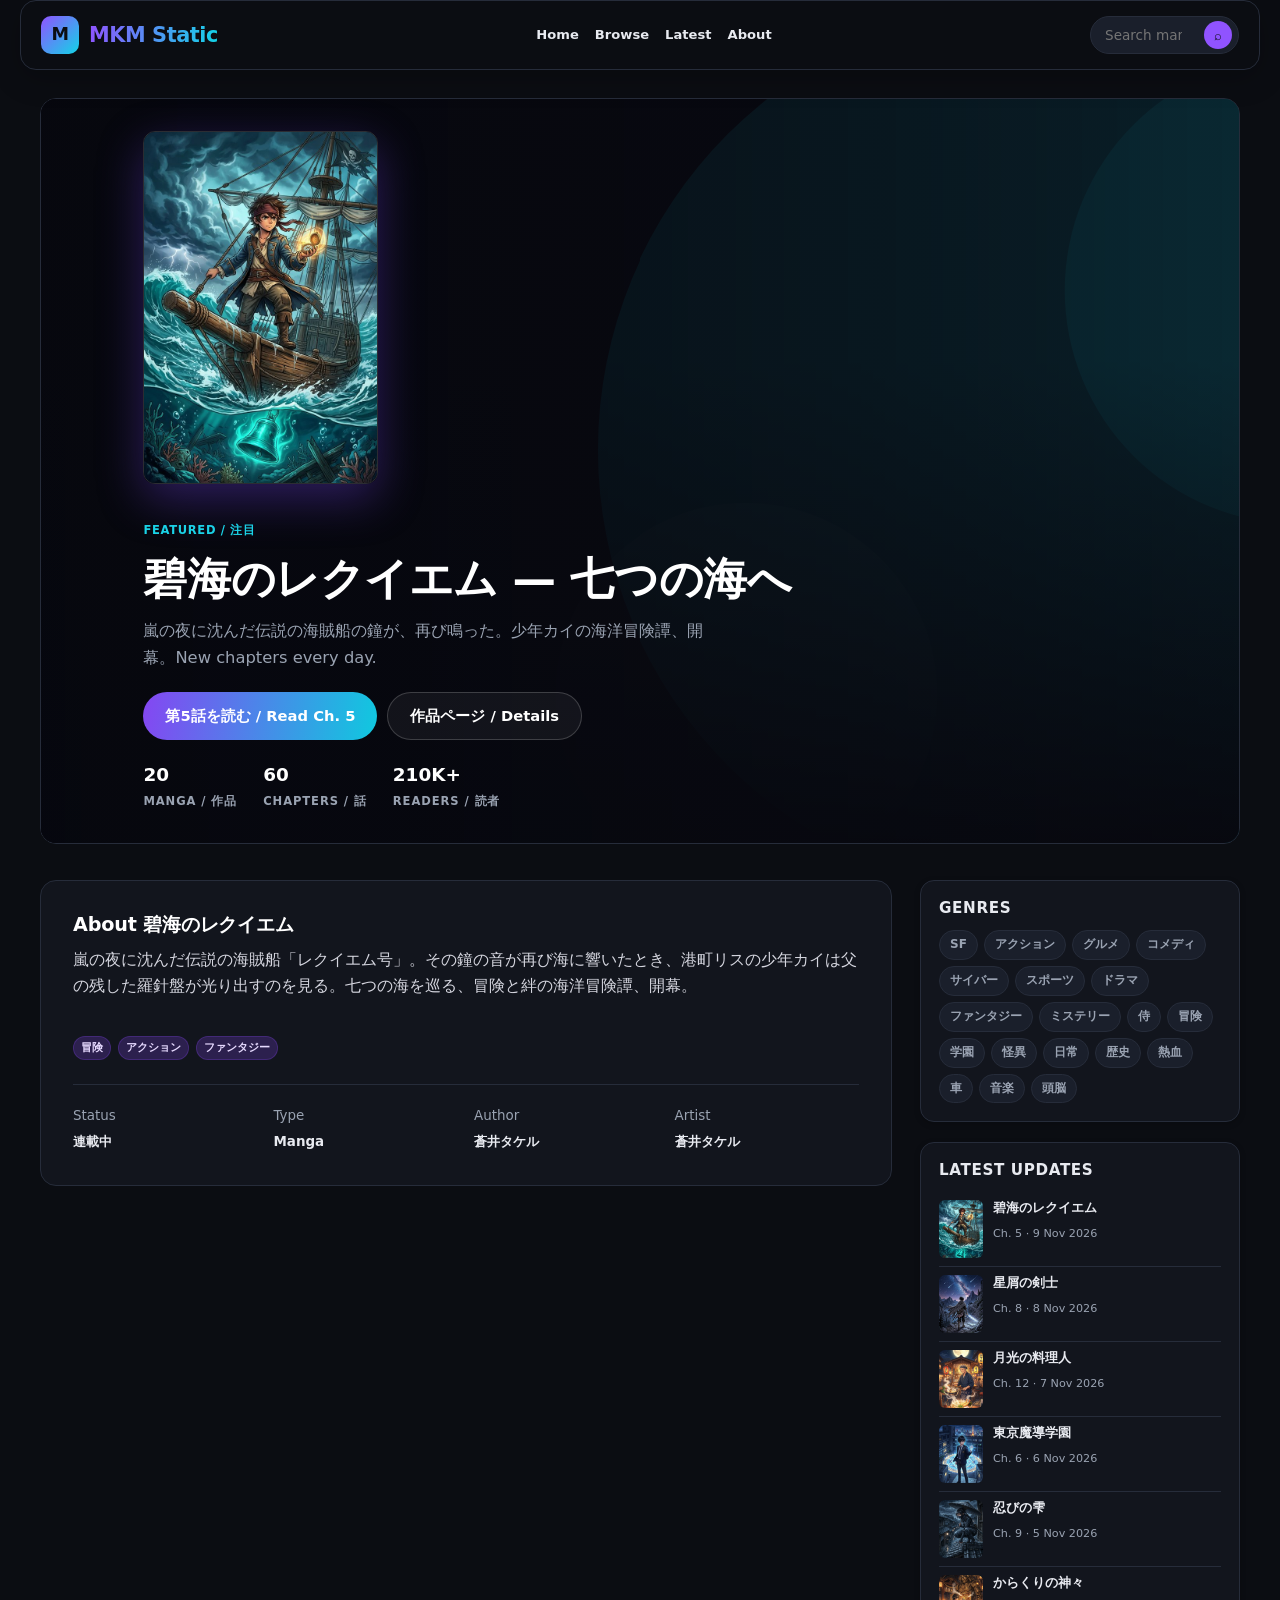
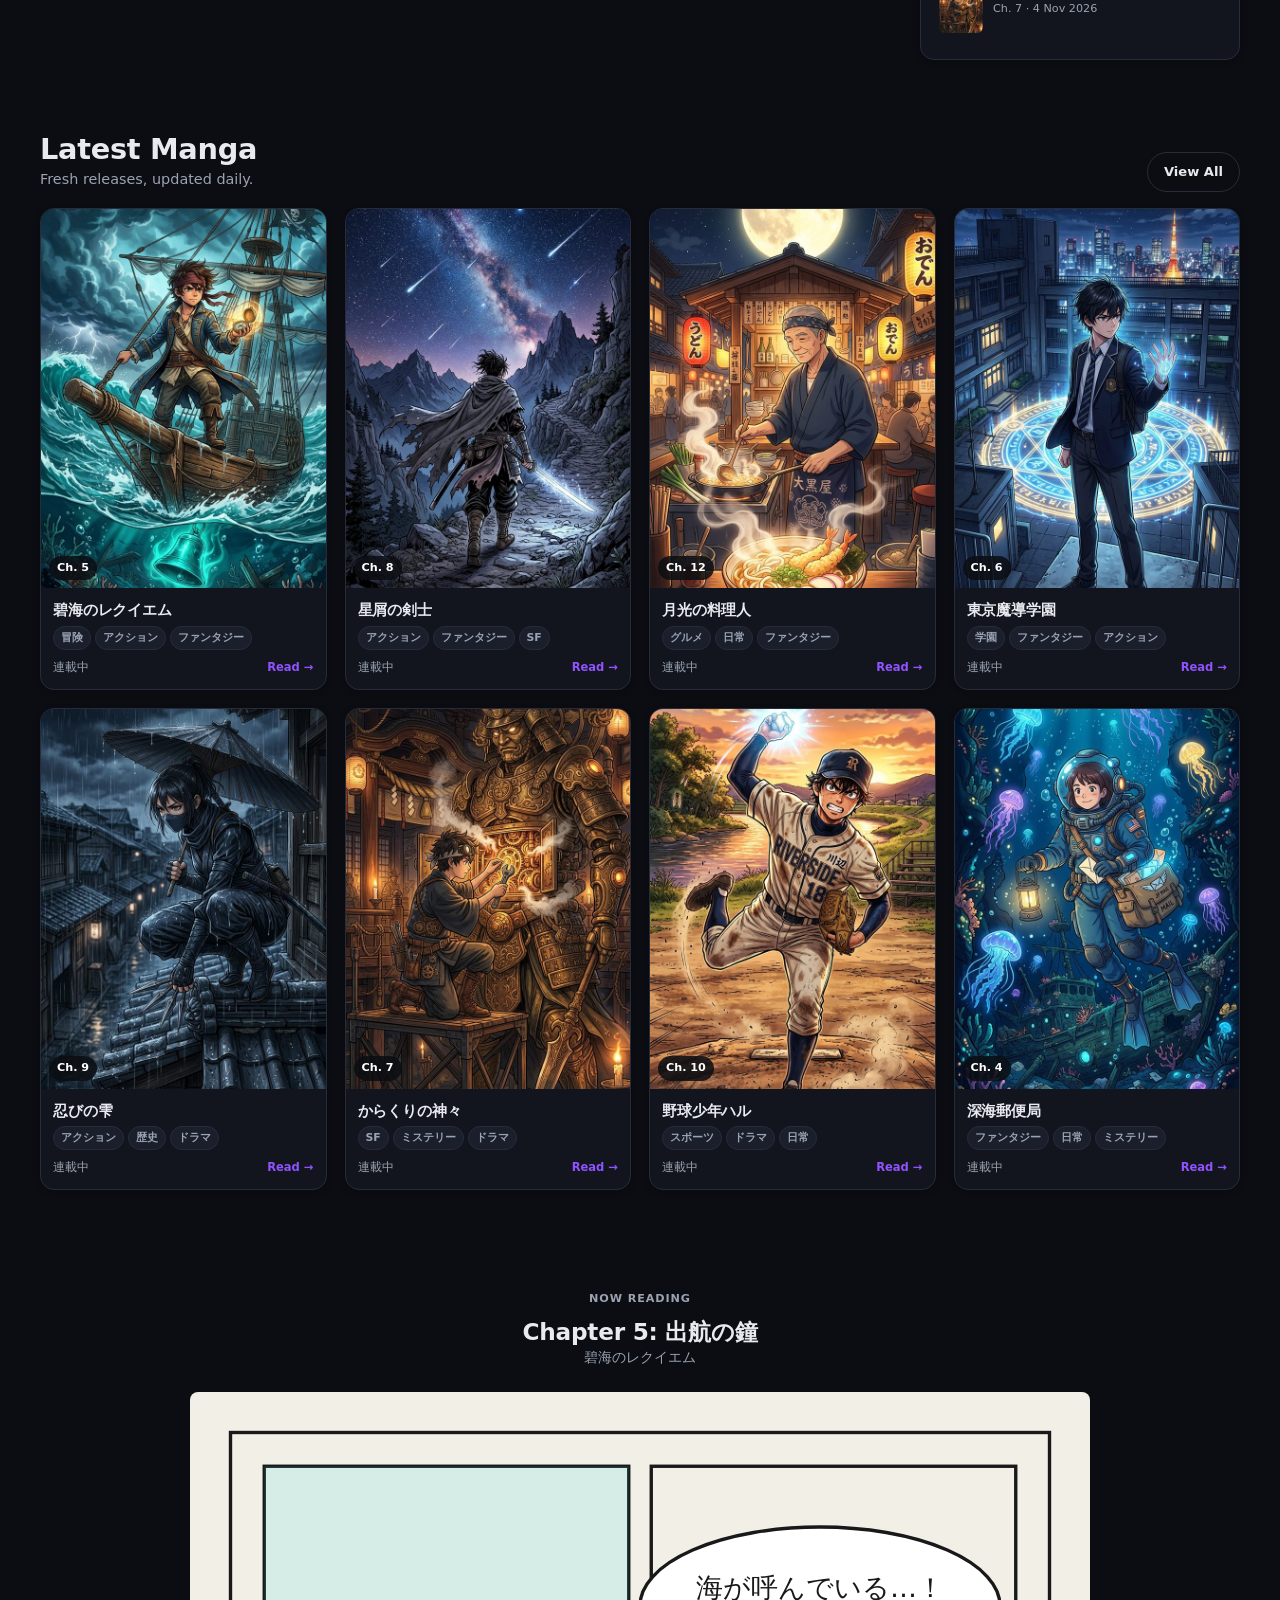
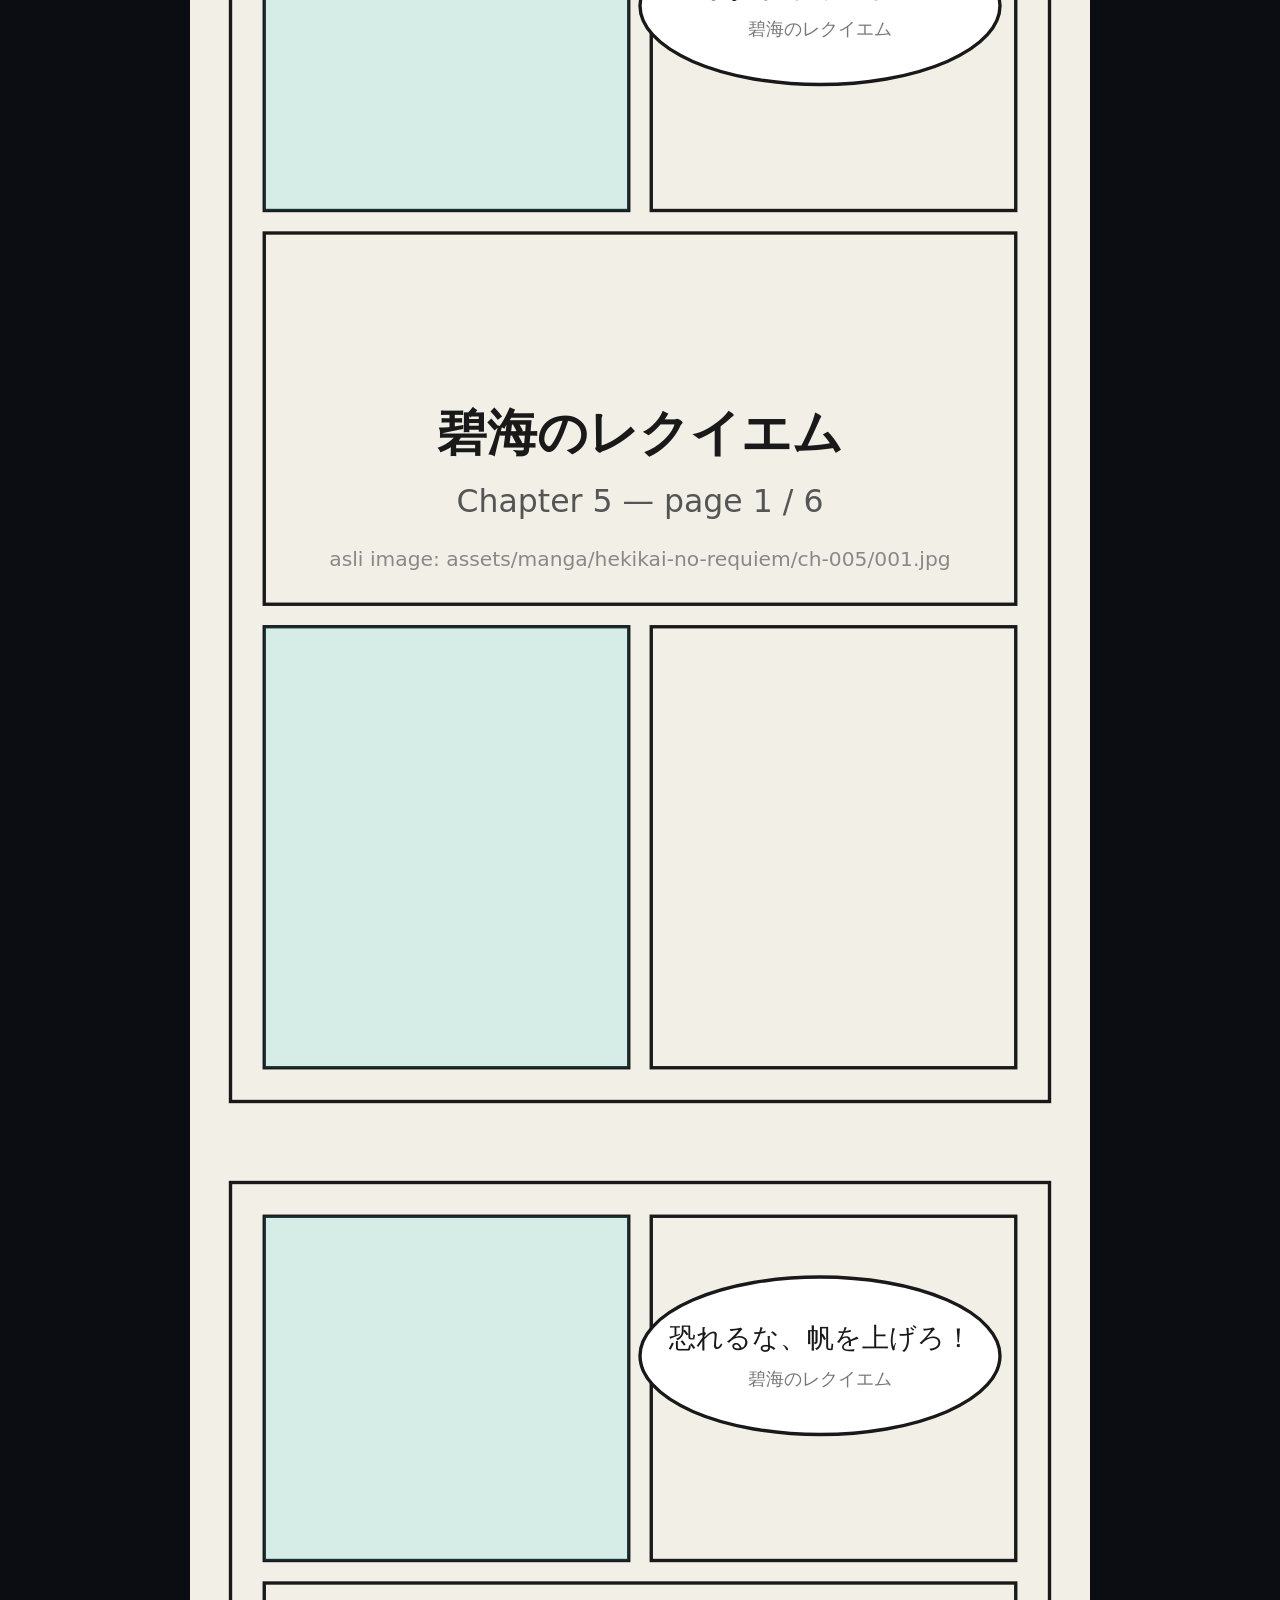
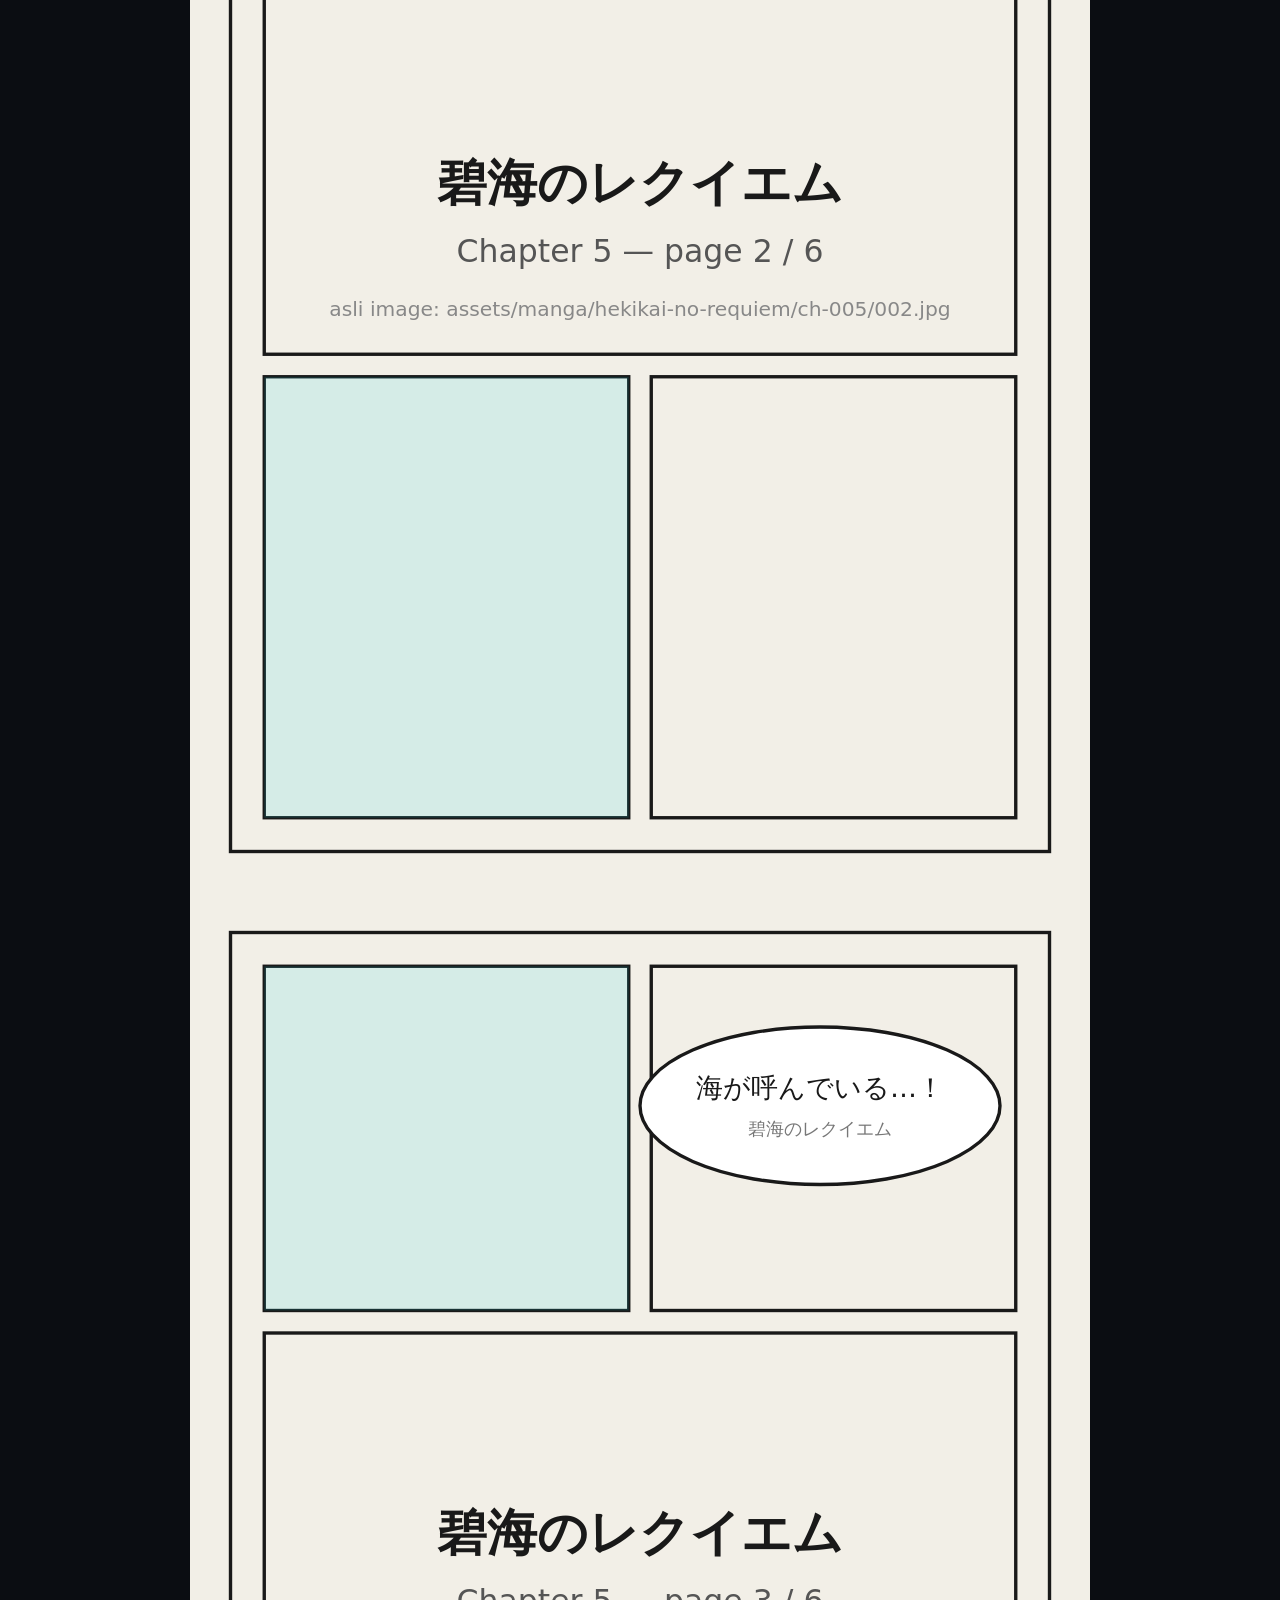
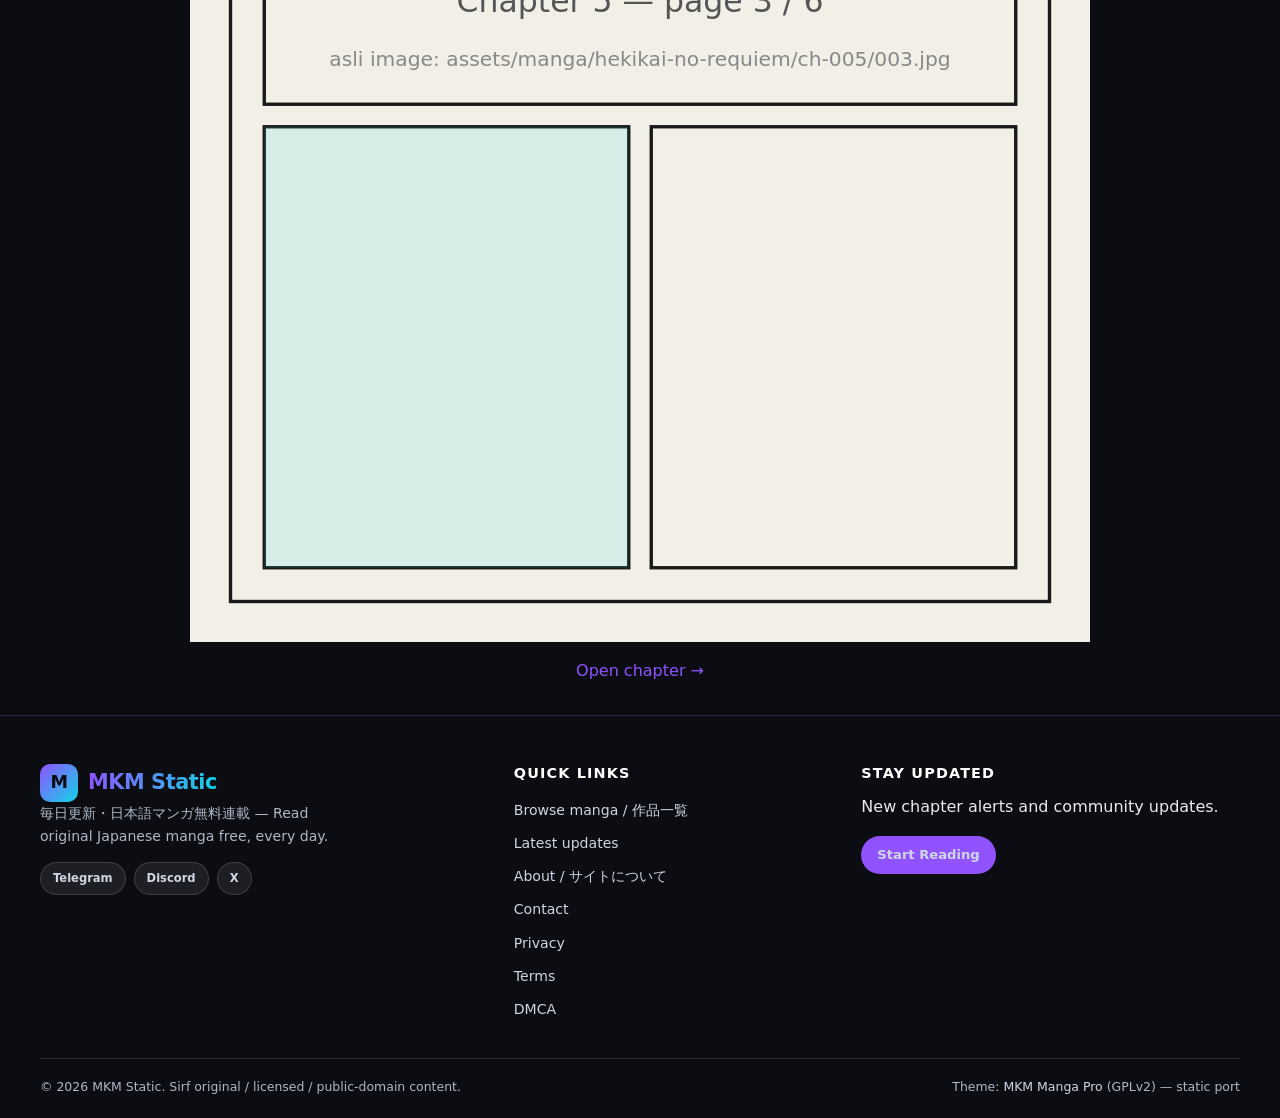
==== index.html @ 31c31377 "Add files via upload" ====
<!DOCTYPE html>
<html lang="en">
<head>
<meta charset="UTF-8">
<meta name="viewport" content="width=device-width, initial-scale=1">
<title>OnePieceManga — 日本語マンガ無料連載 | Read Free Japanese Manga Online</title>
<meta name="description" content="OnePieceManga (onepiecemanga.mkm.fan): read 20+ original Japanese manga series free online — new chapters every day. オリジナル日本語マンガを毎日更新・全話無料。">
<meta name="keywords" content="onepiecemanga, onepiecemanga.mkm.fan, manga online, read manga free, 漫画 無料, 日本語マンガ, マンガ 無料連載, original japanese manga">
<meta property="og:site_name" content="OnePieceManga">
<meta property="og:type" content="website">
<meta property="og:url" content="https://onepiecemanga.mkm.fan/">
<meta property="og:locale" content="ja_JP">
<meta name="twitter:card" content="summary_large_image">
<link rel="canonical" href="https://onepiecemanga.mkm.fan/">
<link rel="alternate" hreflang="ja" href="https://onepiecemanga.mkm.fan/">
<link rel="alternate" hreflang="x-default" href="https://onepiecemanga.mkm.fan/">
<link rel="stylesheet" href="assets/css/mkm.css">
<link rel="stylesheet" href="assets/css/site.css">
<link rel="icon" href="data:image/svg+xml,<svg xmlns='http://www.w3.org/2000/svg' viewBox='0 0 32 32'><rect width='32' height='32' rx='9' fill='%239053ff'/><text x='16' y='22' font-size='16' text-anchor='middle' fill='%23fff' font-family='system-ui' font-weight='800'>M</text></svg>">
</head>
<body data-page="home" id="mkm-top">
<a class="mkm-skip-link" href="#content">Skip to content</a>

<header class="mkm-header is-sticky">
  <div class="mkm-container mkm-header-inner">
    <div class="mkm-brand">
      <a class="mkm-logo" href="index.html" aria-label="Home">
        <span class="mkm-logo-mark">M</span>
        <span class="mkm-logo-text">MKM Static</span>
      </a>
    </div>
    <nav class="mkm-nav" aria-label="Primary menu">
      <ul class="mkm-menu">
        <li><a href="index.html">Home</a></li>
        <li><a href="search.html">Browse</a></li>
        <li><a href="index.html#latest">Latest</a></li>
        <li><a href="index.html#feature">About</a></li>
      </ul>
    </nav>
    <div class="mkm-header-actions">
      <form class="mkm-search" role="search" action="search.html" method="get">
        <input type="search" name="s" placeholder="Search manga…" aria-label="Search manga">
        <button type="submit" aria-label="Search">⌕</button>
      </form>
      <button type="button" class="mkm-menu-toggle" aria-expanded="false" aria-controls="mkm-mobile-menu">
        <span class="mkm-menu-toggle-icon" aria-hidden="true"></span><span class="mkm-menu-toggle-label">Menu</span>
      </button>
    </div>
  </div>
  <div class="mkm-mobile-menu" id="mkm-mobile-menu"><div class="mkm-container">
    <ul class="mkm-mobile-nav">
      <li><a href="index.html">Home</a></li>
      <li><a href="search.html">Browse</a></li>
      <li><a href="index.html#latest">Latest</a></li>
      <li><a href="index.html#feature">About</a></li>
    </ul>
    <form class="mkm-search" role="search" action="search.html" method="get">
      <input type="search" name="s" placeholder="Search manga…" aria-label="Search manga">
      <button type="submit" aria-label="Search">⌕</button>
    </form>
  </div></div>
</header>
<div data-ad="header"></div>

<main id="content" class="mkm-main">
  <div class="mkm-hero-slider" id="hero-slider" aria-label="Featured highlights"></div>
  <div data-ad="home"></div>

  <div id="feature"></div>

  <div class="mkm-container">
    <div class="mkm-layout mkm-latest-full">
      <div>
        <div class="mkm-section mkm-listing-section" id="latest">
          <div class="mkm-section-head">
            <div><h2 class="mkm-title">Latest Manga</h2><p class="mkm-subtitle">Fresh releases, updated daily.</p></div>
            <a class="mkm-btn mkm-btn-sm mkm-btn-ghost" href="search.html">View All</a>
          </div>
          <div class="mkm-grid" id="latest-grid"></div>
        </div>
      </div>
    </div>
  </div>

  <div id="home-reader"></div>
</main>
<div data-ad="footer"></div>

<footer class="mkm-footer">
  <div class="mkm-container">
    <div class="mkm-footer-grid has-single-menu">
      <div class="mkm-footer-brand">
        <a class="mkm-footer-logo" href="index.html"><span class="mkm-logo-mark">M</span><span class="mkm-logo-text">MKM Static</span></a>
        <p class="mkm-footer-about"></p>
        <div class="mkm-social"></div>
      </div>
      <div class="mkm-footer-col"><h3>Quick Links</h3>
        <ul class="mkm-footer-menu">
          <li><a href="search.html">Browse manga / 作品一覧</a></li>
          <li><a href="index.html#latest">Latest updates</a></li>
          <li><a href="about.html">About / サイトについて</a></li>
          <li><a href="contact.html">Contact</a></li>
          <li><a href="privacy.html">Privacy</a></li>
          <li><a href="terms.html">Terms</a></li>
          <li><a href="dmca.html">DMCA</a></li>
        </ul>
      </div>
      <div class="mkm-footer-col"><h3>Stay Updated</h3>
        <p>New chapter alerts and community updates.</p>
        <a class="mkm-btn mkm-btn-sm" href="#latest">Start Reading</a>
      </div>
    </div>
    <div class="mkm-footer-bottom">
      <p>© <span data-year></span> MKM Static. Sirf original / licensed / public-domain content.</p>
      <p>Theme: <a href="https://mkm.fan/">MKM Manga Pro</a> (GPLv2) — static port</p>
    </div>
  </div>
</footer>
<button type="button" class="mkm-back-to-top" aria-label="Back to top">↑</button>

<script src="assets/js/app.js"></script>
<script src="assets/js/mkm-theme-main.js"></script>
</body>
</html>
---- assets/css/mkm.css ----
/*
Theme Name: MKM Manga Pro
Theme URI: https://mkm.fan/
Author: Kashi Ahmer
Description: A fast, responsive one-page manga reading theme with a built-in admin panel, header, footer, logo, favicon, SEO and ad slots.
Version: 2.4.6
Requires at least: 6.0
Tested up to: 6.7
Requires PHP: 7.4
License: GNU General Public License v2 or later
License URI: https://www.gnu.org/licenses/gpl-2.0.html
Text Domain: mkm-manga-pro
Tags: custom-menu, custom-logo, featured-images, translation-ready
Site: MKM.FAN
Copyright (c) 2026 Kashi Ahmer. Licensed under the GNU General Public License v2 or later.
*/

:root{--mkm-accent:#ff7a1a;--mkm-accent-2:#ffb347;--mkm-bg:#0b0d12;--mkm-surface:#12151d;--mkm-surface-2:#1a1f2b;--mkm-border:#262c3a;--mkm-text:#e8eaf0;--mkm-muted:#9aa3b2;--mkm-header:#0b0d12;--mkm-footer:#0b0d12;--mkm-radius:14px;--mkm-container:1240px;--mkm-font:system-ui,-apple-system,"Segoe UI",Roboto,Arial,sans-serif}
*,*::before,*::after{box-sizing:border-box}
html{scroll-behavior:smooth}
body{margin:0;background:var(--mkm-bg);color:var(--mkm-text);font-family:var(--mkm-font);font-size:16px;line-height:1.65;-webkit-font-smoothing:antialiased}
img{max-width:100%;height:auto;display:block}
a{color:var(--mkm-accent);text-decoration:none;transition:color .2s}
a:hover{color:var(--mkm-accent-2)}
h1,h2,h3,h4{margin:0 0 .5em;line-height:1.25;font-weight:800;letter-spacing:-.01em}
p{margin:0 0 1em}
ul,ol{margin:0 0 1em;padding-left:1.2em}
.mkm-container{width:100%;max-width:var(--mkm-container);margin:0 auto;padding:0 20px}
.mkm-skip-link{position:absolute;left:-9999px;top:0;z-index:999;background:var(--mkm-accent);color:#0b0d12;padding:10px 16px;font-weight:700}
.mkm-skip-link:focus{left:0}
.mkm-btn{display:inline-flex;align-items:center;justify-content:center;gap:8px;padding:11px 22px;border-radius:999px;background:var(--mkm-accent);color:#0b0d12;font-weight:800;font-size:.92rem;border:0;cursor:pointer;transition:transform .2s,background .2s}
.mkm-btn:hover{background:var(--mkm-accent-2);color:#0b0d12;transform:translateY(-1px)}
.mkm-btn-ghost{background:transparent;color:var(--mkm-text);border:1px solid var(--mkm-border)}
.mkm-btn-ghost:hover{background:var(--mkm-surface-2);color:var(--mkm-text)}
.mkm-btn-sm{padding:8px 16px;font-size:.82rem}
.mkm-header{background:var(--mkm-header);border-bottom:1px solid var(--mkm-border)}
.mkm-header.is-sticky{position:sticky;top:0;z-index:50}
.mkm-topbar{background:var(--mkm-surface);border-bottom:1px solid var(--mkm-border);font-size:.78rem;color:var(--mkm-muted)}
.mkm-topbar-inner{display:flex;justify-content:space-between;align-items:center;min-height:34px;gap:12px}
.mkm-header-inner{display:flex;align-items:center;justify-content:space-between;gap:20px;min-height:72px}
.mkm-brand{display:flex;align-items:center;min-width:0}
.mkm-logo,.mkm-footer-logo{display:inline-flex;align-items:center;gap:10px;color:var(--mkm-text);font-weight:900;font-size:1.3rem;letter-spacing:-.02em}
.mkm-logo:hover,.mkm-footer-logo:hover{color:var(--mkm-text)}
.mkm-logo img,.mkm-footer-logo img{max-height:48px;width:auto}
.mkm-logo-mark{display:grid;place-items:center;width:38px;height:38px;border-radius:10px;background:linear-gradient(135deg,var(--mkm-accent),var(--mkm-accent-2));color:#0b0d12;font-size:1.1rem;font-weight:900}
.mkm-logo-text{white-space:nowrap;overflow:hidden;text-overflow:ellipsis;max-width:240px}
.mkm-custom-logo img{max-height:48px;width:auto}
.mkm-nav{display:flex;align-items:center}
.mkm-menu{display:flex;align-items:center;gap:2px;list-style:none;margin:0;padding:0}
.mkm-menu li{position:relative}
.mkm-menu a{display:block;padding:9px 12px;color:var(--mkm-muted);font-weight:600;font-size:.9rem;border-radius:8px}
.mkm-menu a:hover,.mkm-menu .current-menu-item>a{color:var(--mkm-text);background:var(--mkm-surface-2)}
.mkm-header-actions{display:flex;align-items:center;gap:10px}
.mkm-search{display:flex;align-items:center;gap:6px;background:var(--mkm-surface-2);border:1px solid var(--mkm-border);border-radius:999px;padding:4px 6px 4px 12px}
.mkm-search input{border:0;background:transparent;outline:0;font:inherit;font-size:.85rem;color:var(--mkm-text);width:150px}
.mkm-search button{border:0;background:var(--mkm-accent);color:#0b0d12;border-radius:999px;width:28px;height:28px;cursor:pointer;font-size:.8rem}
.mkm-menu-toggle{display:none;align-items:center;gap:8px;background:var(--mkm-surface-2);border:1px solid var(--mkm-border);color:var(--mkm-text);padding:8px 12px;border-radius:10px;font-weight:700;cursor:pointer}
.mkm-menu-toggle-icon{display:inline-block;width:16px;height:2px;background:currentColor;position:relative}
.mkm-menu-toggle-icon::before,.mkm-menu-toggle-icon::after{content:"";position:absolute;left:0;width:16px;height:2px;background:currentColor}
.mkm-menu-toggle-icon::before{top:-5px}.mkm-menu-toggle-icon::after{top:5px}
.mkm-mobile-menu{display:none;border-top:1px solid var(--mkm-border);background:var(--mkm-surface)}
.mkm-mobile-menu.is-open{display:block}
.mkm-mobile-nav{list-style:none;margin:0;padding:10px 0}
.mkm-mobile-nav a{display:block;padding:12px 4px;color:var(--mkm-text);font-weight:600;border-bottom:1px solid var(--mkm-border)}
.mkm-main{min-height:50vh}
.mkm-hero{position:relative;background-size:cover;background-position:center;overflow:hidden;border-bottom:1px solid var(--mkm-border)}
.mkm-hero::before{content:"";position:absolute;inset:0;background:linear-gradient(90deg,rgba(11,13,18,.97) 0%,rgba(11,13,18,.85) 45%,rgba(11,13,18,.35) 100%)}
.mkm-hero-inner{position:relative;display:grid;grid-template-columns:1.1fr .9fr;gap:32px;align-items:center;padding:clamp(40px,6vw,80px) 20px}
.mkm-hero-content{max-width:620px}
.mkm-hero-badge{display:inline-flex;align-items:center;gap:6px;padding:5px 12px;border-radius:999px;background:rgba(255,122,26,.12);border:1px solid rgba(255,122,26,.35);color:var(--mkm-accent-2);font-size:.75rem;font-weight:800;text-transform:uppercase;letter-spacing:.08em;margin-bottom:14px}
.mkm-hero h1{font-size:clamp(1.8rem,4vw,3rem);margin-bottom:12px}
.mkm-hero p{color:var(--mkm-muted);font-size:1.02rem;max-width:560px}
.mkm-hero-actions{display:flex;flex-wrap:wrap;gap:10px;margin-top:20px}
.mkm-hero-art{border-radius:16px;overflow:hidden;box-shadow:0 12px 30px rgba(0,0,0,.35);aspect-ratio:16/9;background:var(--mkm-surface-2)}
.mkm-hero-art img{width:100%;height:100%;object-fit:cover}
.mkm-layout{display:grid;grid-template-columns:1fr 320px;gap:28px;padding:32px 0}
.mkm-section{margin-bottom:32px}
.mkm-section-head{display:flex;align-items:flex-end;justify-content:space-between;gap:16px;margin-bottom:16px}
.mkm-title{font-size:clamp(1.3rem,2.5vw,1.8rem);margin:0}
.mkm-subtitle{color:var(--mkm-muted);font-size:.9rem;margin:0}
.mkm-grid{display:grid;grid-template-columns:repeat(4,1fr);gap:18px}
.mkm-card{background:var(--mkm-surface);border:1px solid var(--mkm-border);border-radius:var(--mkm-radius);overflow:hidden;box-shadow:0 2px 6px rgba(0,0,0,.2);transition:transform .2s,box-shadow .2s}
.mkm-card:hover{transform:translateY(-3px);box-shadow:0 10px 24px rgba(0,0,0,.35)}
.mkm-card-cover{position:relative;aspect-ratio:3/4;background:var(--mkm-surface-2);overflow:hidden}
.mkm-card-cover img{width:100%;height:100%;object-fit:cover;transition:transform .3s}
.mkm-card:hover .mkm-card-cover img{transform:scale(1.04)}
.mkm-card-chapter{position:absolute;left:8px;bottom:8px;background:rgba(11,13,18,.85);color:#fff;font-size:.7rem;font-weight:700;padding:3px 8px;border-radius:999px}
.mkm-card-body{padding:12px}
.mkm-card-title{font-size:.92rem;font-weight:700;margin:0 0 6px;line-height:1.35;display:-webkit-box;-webkit-line-clamp:2;-webkit-box-orient:vertical;overflow:hidden}
.mkm-card-title a{color:var(--mkm-text)}
.mkm-card-title a:hover{color:var(--mkm-accent)}
.mkm-card-genres{display:flex;flex-wrap:wrap;gap:4px;margin-bottom:8px}
.mkm-genre{display:inline-block;background:var(--mkm-surface-2);border:1px solid var(--mkm-border);color:var(--mkm-muted);font-size:.68rem;font-weight:600;padding:2px 7px;border-radius:999px}
.mkm-genre:hover{color:var(--mkm-accent);border-color:var(--mkm-accent)}
.mkm-card-meta{display:flex;justify-content:space-between;align-items:center;font-size:.72rem;color:var(--mkm-muted)}
.mkm-card-link{color:var(--mkm-accent);font-weight:700}
.mkm-sidebar{min-width:0}
.mkm-widget{background:var(--mkm-surface);border:1px solid var(--mkm-border);border-radius:var(--mkm-radius);padding:18px;margin-bottom:20px;box-shadow:0 2px 6px rgba(0,0,0,.2)}
.mkm-widget-title{font-size:.95rem;font-weight:800;margin:0 0 12px;color:var(--mkm-text);text-transform:uppercase;letter-spacing:.04em}
.mkm-genre-list{list-style:none;margin:0;padding:0;display:flex;flex-wrap:wrap;gap:6px}
.mkm-genre-list a{display:inline-block;background:var(--mkm-surface-2);border:1px solid var(--mkm-border);color:var(--mkm-muted);font-size:.75rem;font-weight:600;padding:4px 10px;border-radius:999px}
.mkm-genre-list a:hover{color:var(--mkm-accent);border-color:var(--mkm-accent)}
.mkm-latest-list{list-style:none;margin:0;padding:0}
.mkm-latest-list li{display:flex;gap:10px;padding:8px 0;border-bottom:1px solid var(--mkm-border)}
.mkm-latest-list li:last-child{border-bottom:0}
.mkm-latest-list img{width:44px;height:58px;object-fit:cover;border-radius:6px;flex-shrink:0}
.mkm-latest-list .t{font-size:.8rem;font-weight:700;line-height:1.3;margin:0 0 2px}
.mkm-latest-list .t a{color:var(--mkm-text)}
.mkm-latest-list .t a:hover{color:var(--mkm-accent)}
.mkm-latest-list .c{font-size:.7rem;color:var(--mkm-muted)}
.mkm-footer{background:var(--mkm-footer);border-top:1px solid var(--mkm-border);padding:48px 0 20px}
.mkm-footer a{color:#cfd6e4}
.mkm-footer a:hover{color:#fff}
.mkm-footer-grid{display:grid;grid-template-columns:1.4fr 1fr 1fr 1.2fr;gap:32px}
.mkm-footer-grid.has-single-menu{grid-template-columns:1.4fr 1fr 1.2fr}
.mkm-footer-about{color:#aeb7c7;font-size:.88rem;max-width:320px}
.mkm-footer-col h3{font-size:.9rem;text-transform:uppercase;letter-spacing:.08em;color:#fff;margin-bottom:12px}
.mkm-footer-menu{list-style:none;margin:0;padding:0}
.mkm-footer-menu a{display:block;padding:5px 0;font-size:.88rem}
.mkm-social{display:flex;flex-wrap:wrap;gap:8px;margin-top:14px}
.mkm-social a{display:inline-flex;align-items:center;justify-content:center;padding:6px 12px;border-radius:999px;background:rgba(255,255,255,.08);border:1px solid rgba(255,255,255,.14);color:#cfd6e4;font-size:.72rem;font-weight:700}
.mkm-footer-bottom{display:flex;justify-content:space-between;gap:16px;flex-wrap:wrap;margin-top:32px;padding-top:18px;border-top:1px solid rgba(255,255,255,.12);font-size:.78rem;color:#aeb7c7}
.mkm-footer-bottom p{margin:0}
.mkm-back-to-top{position:fixed;right:18px;bottom:18px;z-index:60;width:42px;height:42px;border-radius:50%;border:1px solid var(--mkm-border);background:var(--mkm-surface);color:var(--mkm-text);font-size:1.1rem;cursor:pointer;opacity:0;visibility:hidden;transform:translateY(10px);transition:.2s;box-shadow:0 4px 12px rgba(0,0,0,.3)}
.mkm-back-to-top.is-visible{opacity:1;visibility:visible;transform:none}
.mkm-back-to-top:hover{background:var(--mkm-accent);color:#0b0d12}
.mkm-page{padding:32px 0}
.mkm-entry{max-width:860px;margin:0 auto;background:var(--mkm-surface);border:1px solid var(--mkm-border);border-radius:var(--mkm-radius);padding:28px;box-shadow:0 2px 6px rgba(0,0,0,.2)}
.mkm-entry-header h1{font-size:clamp(1.6rem,3.5vw,2.2rem);margin-bottom:16px}
.mkm-entry-content{font-size:1rem;color:var(--mkm-text)}
.mkm-entry-content a{color:var(--mkm-accent)}
.mkm-entry-content img{border-radius:8px}
.mkm-entry-content h2,.mkm-entry-content h3{margin-top:1.4em}
.mkm-entry-content blockquote{border-left:3px solid var(--mkm-accent);margin:1.2em 0;padding:8px 0 8px 18px;color:var(--mkm-muted)}
.mkm-entry-content code{background:var(--mkm-surface-2);padding:2px 6px;border-radius:6px;font-size:.9em}
.mkm-entry-content pre{background:var(--mkm-surface-2);padding:16px;border-radius:10px;overflow:auto}
.mkm-single{display:grid;grid-template-columns:280px 1fr;gap:28px;align-items:start}
.mkm-cover{border-radius:var(--mkm-radius);overflow:hidden;box-shadow:0 8px 24px rgba(0,0,0,.35);background:var(--mkm-surface-2)}
.mkm-cover img{width:100%;height:auto}
.mkm-info h1{font-size:clamp(1.5rem,3vw,2.2rem);margin-bottom:8px}
.mkm-info .alt{font-size:.85rem;color:var(--mkm-muted);margin-bottom:14px}
.mkm-meta{display:flex;flex-wrap:wrap;gap:8px;margin-bottom:16px}
.mkm-meta-item{background:var(--mkm-surface);border:1px solid var(--mkm-border);border-radius:8px;padding:5px 10px;font-size:.75rem;color:var(--mkm-muted)}
.mkm-meta-item b{color:var(--mkm-text)}
.mkm-description{background:var(--mkm-surface);border:1px solid var(--mkm-border);border-radius:var(--mkm-radius);padding:20px;margin-top:16px;box-shadow:0 2px 6px rgba(0,0,0,.2)}
.mkm-description h3{font-size:1rem;margin-bottom:8px}
.mkm-description p{font-size:.9rem;color:var(--mkm-muted);margin:0}
.mkm-chapter-list{background:var(--mkm-surface);border:1px solid var(--mkm-border);border-radius:var(--mkm-radius);overflow:hidden;box-shadow:0 2px 6px rgba(0,0,0,.2)}
.mkm-chapter-list-head{display:flex;justify-content:space-between;align-items:center;padding:14px 18px;border-bottom:1px solid var(--mkm-border);background:var(--mkm-surface-2)}
.mkm-chapter-list-head h3{margin:0;font-size:.95rem}
.mkm-chapter-list-head span{font-size:.75rem;color:var(--mkm-muted)}
.mkm-chapter-list ul{list-style:none;margin:0;padding:0;max-height:420px;overflow:auto}
.mkm-chapter-list li{border-bottom:1px solid var(--mkm-border)}
.mkm-chapter-list li:last-child{border-bottom:0}
.mkm-chapter-list a{display:flex;justify-content:space-between;gap:12px;padding:10px 18px;font-size:.85rem;color:var(--mkm-text)}
.mkm-chapter-list a:hover{background:var(--mkm-surface-2);color:var(--mkm-accent)}
.mkm-chapter-list .num{font-weight:700;color:var(--mkm-accent);min-width:64px}
.mkm-chapter-list .date{font-size:.72rem;color:var(--mkm-muted)}
.mkm-reader{max-width:900px;margin:0 auto}
.mkm-reader-head{display:flex;justify-content:space-between;align-items:center;gap:16px;margin-bottom:16px;flex-wrap:wrap}
.mkm-reader-head h1{font-size:1.3rem;margin:0}
.mkm-reader-images{background:var(--mkm-surface);border:1px solid var(--mkm-border);border-radius:var(--mkm-radius);padding:10px;box-shadow:0 2px 6px rgba(0,0,0,.2)}
.mkm-reader-images img{width:100%;height:auto;margin:0 auto 10px;border-radius:6px}
.mkm-reader-nav{display:flex;justify-content:space-between;gap:12px;margin-top:16px;flex-wrap:wrap}
.mkm-pagination{display:flex;justify-content:center;gap:6px;margin-top:24px;flex-wrap:wrap}
.mkm-pagination .page-numbers{display:inline-flex;align-items:center;justify-content:center;min-width:36px;height:36px;padding:0 10px;border-radius:8px;background:var(--mkm-surface);border:1px solid var(--mkm-border);color:var(--mkm-muted);font-size:.85rem;font-weight:600}
.mkm-pagination .page-numbers.current{background:var(--mkm-accent);border-color:var(--mkm-accent);color:#0b0d12}
.mkm-404{max-width:600px;margin:0 auto;text-align:center;padding:60px 0;background:var(--mkm-surface);border:1px solid var(--mkm-border);border-radius:var(--mkm-radius);box-shadow:0 2px 6px rgba(0,0,0,.2)}
.mkm-404-code{display:block;font-size:clamp(4rem,12vw,8rem);font-weight:900;line-height:1;background:linear-gradient(135deg,var(--mkm-accent),var(--mkm-accent-2));-webkit-background-clip:text;background-clip:text;color:transparent;margin-bottom:10px}
.mkm-404 h1{font-size:clamp(1.6rem,4vw,2.2rem)}
.mkm-404 p{color:var(--mkm-muted)}
.mkm-comments{max-width:860px;margin:32px auto 0;background:var(--mkm-surface);border:1px solid var(--mkm-border);border-radius:var(--mkm-radius);padding:24px;box-shadow:0 2px 6px rgba(0,0,0,.2)}
.comments-title,.comment-reply-title{font-size:1.3rem;margin-bottom:14px;color:var(--mkm-text)}
.comment-list{list-style:none;margin:0 0 24px;padding:0}
.comment-list .comment{padding:16px 0;border-bottom:1px solid var(--mkm-border)}
.comment-list .comment-body{display:flex;flex-wrap:wrap;gap:12px}
.comment-list .comment-author{display:block;font-weight:700;color:var(--mkm-text);margin:0}
.comment-list .comment-author .avatar{margin-right:8px;border-radius:50%}
.comment-list .comment-meta{font-size:.8rem;color:var(--mkm-muted);margin:0}
.comment-list .comment-content{width:100%;color:var(--mkm-text);font-size:.95rem}
.comment-list .comment-content p{margin:0 0 .8em}
.comment-list .reply{margin-top:8px}
.comment-list .comment-reply-link{color:var(--mkm-accent);font-weight:700;font-size:.8rem}
.comment-form{display:grid;gap:14px;margin-top:20px}
.comment-form p{margin:0;display:grid;gap:6px}
.comment-form label{display:block;font-size:.85rem;font-weight:700;color:var(--mkm-text)}
.comment-form input[type="text"],.comment-form input[type="email"],.comment-form input[type="url"],.comment-form textarea{width:100%;padding:12px 14px;border-radius:10px;border:1px solid var(--mkm-border);background:var(--mkm-surface-2);color:var(--mkm-text);font:inherit;font-size:.95rem}
.comment-form input[type="text"]:focus,.comment-form input[type="email"]:focus,.comment-form input[type="url"]:focus,.comment-form textarea:focus{outline:2px solid var(--mkm-accent);outline-offset:1px;border-color:transparent}
.comment-form .comment-form-cookies-consent{display:flex;align-items:flex-start;gap:8px;font-size:.8rem;color:var(--mkm-muted)}
.comment-form .comment-form-cookies-consent input{margin-top:3px}
.comment-form .form-submit{justify-self:start}
.comment-form .submit{display:inline-flex;align-items:center;justify-content:center;padding:12px 24px;border-radius:999px;background:var(--mkm-accent);color:#0b0d12;font-weight:800;font-size:.95rem;border:0;cursor:pointer;transition:transform .2s,background .2s}
.comment-form .submit:hover{background:var(--mkm-accent-2);color:#0b0d12;transform:translateY(-2px)}
.comment-notes,.form-allowed-tags,.logged-in-as{font-size:.8rem;color:var(--mkm-muted)}
.comment-notes a,.form-allowed-tags a,.logged-in-as a{color:var(--mkm-accent)}
.comment-respond{margin-top:32px}
.comment-reply-title{font-size:1.2rem;margin-bottom:12px}
.comment-reply-title small{font-size:.75rem;color:var(--mkm-muted);margin-left:8px}
.comment-reply-link{color:var(--mkm-accent);font-weight:700}
.comment-navigation{display:flex;justify-content:space-between;gap:12px;margin:20px 0;font-size:.85rem}
.comment-navigation a{color:var(--mkm-accent);font-weight:700}
.comment-list .comment.bypostauthor{background:rgba(255,122,26,.06);border-radius:10px;padding:16px}
.mkm-ad{margin:20px 0;text-align:center;background:var(--mkm-surface);border:1px dashed var(--mkm-border);border-radius:var(--mkm-radius);padding:14px}
.mkm-ad-label{display:block;font-size:.62rem;text-transform:uppercase;letter-spacing:.14em;color:var(--mkm-muted);margin-bottom:6px}
.mkm-ad iframe,.mkm-ad img{max-width:100%}
.mkm-empty{text-align:center;color:var(--mkm-muted);padding:40px 20px;background:var(--mkm-surface);border:1px dashed var(--mkm-border);border-radius:var(--mkm-radius)}
.mkm-breadcrumb{display:flex;flex-wrap:wrap;gap:6px;font-size:.78rem;color:var(--mkm-muted);margin-bottom:16px}
.mkm-breadcrumb a{color:var(--mkm-muted)}
.mkm-breadcrumb a:hover{color:var(--mkm-accent)}
.mkm-breadcrumb span{color:var(--mkm-text);font-weight:600}
.mkm-downloaded-images{display:flex;flex-wrap:wrap;justify-content:center;align-items:center;gap:16px;margin:24px 0;padding:0;text-align:center}
.mkm-downloaded-images .mkm-downloaded-image{display:block;width:auto!important;max-width:100%!important;height:auto!important;margin:0 auto;border-radius:10px;border:1px solid var(--mkm-border);box-shadow:0 4px 18px rgba(0,0,0,.3);background:var(--mkm-surface-2)}
.mkm-downloaded-images .mkm-downloaded-image:hover{transform:translateY(-2px);box-shadow:0 8px 24px rgba(0,0,0,.4)}
.screen-reader-text{position:absolute!important;width:1px;height:1px;padding:0;margin:-1px;overflow:hidden;clip:rect(0,0,0,0);white-space:nowrap;border:0}
@media(max-width:1024px){.mkm-grid{grid-template-columns:repeat(3,1fr)}.mkm-layout{grid-template-columns:1fr}.mkm-sidebar{order:2}.mkm-nav{display:none}.mkm-menu-toggle{display:inline-flex}.mkm-search input{width:110px}}
@media(max-width:768px){.mkm-footer-grid.has-single-menu{grid-template-columns:1fr 1fr}.mkm-grid{grid-template-columns:repeat(2,1fr)}.mkm-hero-inner{grid-template-columns:1fr}.mkm-hero-art{order:-1}.mkm-single{grid-template-columns:1fr}.mkm-cover{max-width:260px}.mkm-footer-grid{grid-template-columns:1fr 1fr}.mkm-search{display:none}}
@media(max-width:560px){.mkm-footer-grid.has-single-menu{grid-template-columns:1fr}.mkm-grid{grid-template-columns:repeat(2,1fr);gap:12px}.mkm-card-body{padding:10px}.mkm-card-title{font-size:.85rem}.mkm-footer-grid{grid-template-columns:1fr}.mkm-header-actions .mkm-btn{display:none}.mkm-topbar-year{display:none}.mkm-entry{padding:18px}.mkm-comments{padding:18px}.mkm-downloaded-images{gap:10px;margin:18px 0}}

/* Homepage slider. Hidden slides remain hidden even when other styles are present. */
.mkm-hero-slide[hidden], .mkm-slider-controls[hidden]{display:none!important}
.mkm-hero-slider{position:relative}
.mkm-hero-slide h2{font-size:clamp(1.8rem,4vw,3rem);margin-bottom:12px}
.mkm-slider-controls{position:absolute;right:max(20px,calc((100% - var(--mkm-container))/2 + 20px));bottom:20px;z-index:2;display:flex;gap:8px}
.mkm-slider-controls button{background:var(--mkm-surface);color:var(--mkm-text);border:1px solid var(--mkm-border);border-radius:50%;width:42px;height:42px;font-size:1.25rem;cursor:pointer}
.mkm-slider-controls button:focus-visible{outline:2px solid var(--mkm-accent);outline-offset:3px}

/* Reference-inspired homepage: all imagery and copy come from the site's settings. */
.mkm-header{border:0;background:transparent}
.mkm-header-inner{margin-top:16px;background:var(--mkm-header);border:1px solid var(--mkm-border);border-radius:16px;min-height:70px;box-shadow:0 8px 30px rgba(0,0,0,.22)}
.mkm-logo-text{color:#9e75ff;background:linear-gradient(100deg,#9053ff,#12d4e7);background-clip:text;-webkit-background-clip:text;-webkit-text-fill-color:transparent;max-width:350px}
.mkm-nav a{color:var(--mkm-text)}
.mkm-hero-slider{max-width:calc(var(--mkm-container) - 40px);margin:28px auto 0;border-radius:16px;overflow:hidden;border:1px solid var(--mkm-border)}
.mkm-hero{border:0;min-height:360px;background-color:#12121b}
.mkm-hero::before{background:linear-gradient(90deg,rgba(6,7,14,.95),rgba(7,8,15,.75) 68%,rgba(7,8,15,.62)),linear-gradient(0deg,#080910,transparent 65%)}
.mkm-hero-inner{min-height:360px;grid-template-columns:1fr;justify-content:center;padding:32px clamp(24px,8vw,120px);gap:32px}
.mkm-hero.has-cover .mkm-hero-inner{grid-template-columns:minmax(150px,235px) minmax(0,1fr)}
.mkm-hero-cover{position:relative;max-width:235px;aspect-ratio:2/3;border-radius:12px;overflow:hidden;border:1px solid rgba(255,255,255,.15);box-shadow:0 15px 45px rgba(103,59,210,.4)}
.mkm-hero-cover img{height:100%;width:100%;object-fit:cover}
.mkm-hero-content{max-width:680px}
.mkm-hero h1,.mkm-hero h2{font-size:clamp(1.65rem,3.4vw,2.8rem);color:#fff}
.mkm-hero .mkm-badge{color:#19d7e8;background:none;border:0;padding:0;text-transform:uppercase;letter-spacing:.06em}
.mkm-hero .mkm-btn:not(.mkm-btn-ghost){color:#fff;background:linear-gradient(100deg,#8546f2,#0fc9df)}
.mkm-hero .mkm-btn-ghost{background:rgba(255,255,255,.05);color:#fff;border-color:rgba(255,255,255,.18)}
.mkm-hero .mkm-stats{margin-top:20px}
.mkm-feature-layout{padding:36px 0 20px;align-items:start}
.mkm-feature-card{border:1px solid var(--mkm-border);background:var(--mkm-surface);border-radius:16px;padding:clamp(20px,3vw,32px);min-width:0}
.mkm-feature-card h2{font-size:1.2rem;color:#fff}
.mkm-feature-card .mkm-entry-content{color:#d5d6df}
.mkm-feature-genres{display:flex;gap:7px;flex-wrap:wrap;margin-top:20px}
.mkm-feature-genres .mkm-genre{color:#e7daff;background:rgba(133,70,242,.23);border-color:rgba(133,70,242,.25)}
.mkm-feature-meta{display:grid;grid-template-columns:repeat(4,minmax(0,1fr));gap:16px;margin:24px 0 0;border-top:1px solid var(--mkm-border);padding-top:20px;font-size:.84rem}
.mkm-feature-meta dt{color:var(--mkm-muted)}
.mkm-feature-meta dd{margin:4px 0 0;font-weight:700;overflow-wrap:anywhere}
.mkm-latest-full{grid-template-columns:minmax(0,1fr)}
.mkm-home-reader{padding-top:30px;padding-bottom:30px}
.mkm-home-reader-title{text-align:center;margin-bottom:24px}
.mkm-home-reader-title span{font-size:.7rem;color:var(--mkm-muted);text-transform:uppercase;letter-spacing:.08em;font-weight:700}
.mkm-home-reader-title h2{margin:6px 0 0;font-size:1.45rem}
.mkm-home-reader-title p{color:var(--mkm-muted);font-size:.86rem;margin:0}
.mkm-home-reader .mkm-reader-images{max-width:900px;margin:0 auto;background:none;border:0;border-radius:0;box-shadow:none;padding:0}
.mkm-home-reader .mkm-reader-images img{width:100%;height:auto;margin:0 auto;border-radius:0}
.mkm-home-reader .mkm-reader-images img:first-child{border-radius:8px 8px 0 0}
.mkm-home-reader-link{text-align:center;margin:16px 0 0}
.mkm-home-content .mkm-entry{max-width:none}
@media(max-width:768px){
 .mkm-header-inner{margin-top:8px;border-radius:12px;gap:10px}
 .mkm-logo-text{max-width:180px;font-size:1rem}
 .mkm-hero-slider{margin:16px 20px 0}
 .mkm-hero,.mkm-hero-inner{min-height:0}
 .mkm-hero-inner{padding:30px 22px 64px}
 .mkm-hero.has-cover .mkm-hero-inner{grid-template-columns:minmax(100px,150px) minmax(0,1fr);gap:18px}
 .mkm-hero p{font-size:.9rem}
 .mkm-feature-meta{grid-template-columns:repeat(2,minmax(0,1fr))}
}
@media(max-width:460px){.mkm-hero.has-cover .mkm-hero-inner{grid-template-columns:1fr}.mkm-hero-cover{width:150px}.mkm-header-actions .mkm-btn{display:none}}

/* Core editor, caption, alignment and gallery support. */
.wp-caption{max-width:100%;margin:1em 0}.wp-caption-text,.gallery-caption{font-size:.85rem;color:var(--mkm-muted);text-align:center}
.alignleft{float:left;margin:0 1.5em 1em 0}.alignright{float:right;margin:0 0 1em 1.5em}.aligncenter{display:block;margin:1em auto}
.sticky{outline:1px solid var(--mkm-border)}.mkm-entry-content::after{content:"";display:table;clear:both}
.wp-block-button.is-style-mkm-gradient .wp-block-button__link{background:linear-gradient(100deg,#8546f2,#0fc9df);color:#fff}
.mkm-page-links,.mkm-post-tags{margin:1.2em 0}.mkm-post-tags a{display:inline-block;padding:4px 10px;border-radius:999px;background:var(--mkm-surface-2);margin-right:6px}

/* Ad slots remain responsive; ad networks set their own creative dimensions. */
.mkm-ad{max-width:100%;overflow:hidden}.mkm-ad-header,.mkm-ad-home,.mkm-ad-index,.mkm-ad-footer{width:calc(100% - 40px);max-width:calc(var(--mkm-container) - 40px);margin:20px auto}
.mkm-reader-images .mkm-ad{max-width:900px;margin:18px auto}.mkm-ad-before_content,.mkm-ad-in_content,.mkm-ad-after_content{clear:both}

/* Keep the sticky navigation flush with the optional top bar. */
.mkm-header.is-sticky .mkm-header-inner{margin-top:0}
/* Keep the sticky header below the WordPress toolbar while logged in. */
@media (min-width:783px){.admin-bar .mkm-header.is-sticky{top:32px}}
@media (min-width:601px) and (max-width:782px){.admin-bar .mkm-header.is-sticky{top:46px}}

/* Primary menu dropdowns. They overlay the page instead of stretching the header. */
.mkm-menu li.mkm-has-submenu{display:flex;align-items:center}
.mkm-menu .sub-menu{display:none;position:absolute;top:100%;left:0;z-index:70;min-width:220px;max-width:min(320px,90vw);margin:0;padding:7px;list-style:none;background:var(--mkm-surface);border:1px solid var(--mkm-border);border-radius:12px;box-shadow:0 12px 30px rgba(0,0,0,.4)}
.mkm-menu .sub-menu .sub-menu{top:0;left:100%}
.mkm-menu .sub-menu li>a{flex:1;min-width:0;white-space:normal}
.mkm-menu li:hover>.sub-menu,.mkm-menu li:focus-within>.sub-menu{display:block}
.mkm-menu .sub-menu[hidden],.mkm-mobile-nav .sub-menu[hidden]{display:none!important}
.mkm-menu .mkm-has-submenu>a{padding-right:4px}
.mkm-submenu-toggle{display:inline-flex;align-items:center;justify-content:center;flex:0 0 auto;width:36px;height:38px;padding:0;border:0;border-radius:8px;color:var(--mkm-text);background:transparent;cursor:pointer;font:inherit}
.mkm-submenu-toggle::after{content:"";width:7px;height:7px;border-right:2px solid currentColor;border-bottom:2px solid currentColor;transform:translateY(-2px) rotate(45deg)}
.mkm-submenu-toggle:hover{background:var(--mkm-surface-2)}
.mkm-submenu-toggle:focus-visible,.mkm-menu-label:focus-visible{outline:2px solid var(--mkm-accent);outline-offset:2px}
.mkm-menu-label{display:block;min-width:0;padding:9px 4px 9px 12px;border:0;border-radius:8px;background:transparent;color:var(--mkm-text);font:inherit;font-size:.9rem;font-weight:600;text-align:left;cursor:pointer}
.mkm-mobile-menu{max-height:calc(100vh - 110px);overflow-y:auto}
.mkm-mobile-nav li{position:relative}
.mkm-mobile-nav li.mkm-has-submenu{display:flex;align-items:center;flex-wrap:wrap}
.mkm-mobile-nav li.mkm-has-submenu>a,.mkm-mobile-nav .mkm-menu-label{flex:1;min-width:0}
.mkm-mobile-nav .mkm-menu-label{padding:12px 4px;border-bottom:1px solid var(--mkm-border);border-radius:0}
.mkm-mobile-nav .sub-menu{flex:0 0 100%;width:100%;list-style:none;margin:0;padding:0 0 0 18px;border-left:1px solid var(--mkm-border)}

/* Prevent multi-word desktop menu items being squeezed into tall, broken lines. */
.mkm-nav{min-width:0}
.mkm-menu{width:max-content}
.mkm-menu>li{flex-shrink:0}
.mkm-menu>li>a,.mkm-menu>li>.mkm-menu-label{white-space:nowrap}
.mkm-header-actions{flex-shrink:0}
@media(min-width:1025px){
 .mkm-header .mkm-logo-text{max-width:180px}
 .mkm-header.is-compact-menu .mkm-nav{display:none}
 .mkm-header.is-compact-menu .mkm-menu-toggle{display:inline-flex}
}
@media(min-width:1025px) and (max-width:1400px){.mkm-search input{width:110px}}

/* Responsive background and menu/search display. */
.mkm-hero{background-image:var(--mkm-hero-bg,none)}
@media(max-width:767px){.mkm-hero{background-image:var(--mkm-hero-bg-mobile,var(--mkm-hero-bg,none))}}
.mkm-mobile-menu .mkm-search{display:flex;margin:8px 0 14px;max-width:100%}
.mkm-mobile-menu .mkm-search input{flex:1;width:auto;min-width:0}
.mkm-footer-grid.has-no-menu{grid-template-columns:1.4fr 1.2fr}
.mkm-footer-top{display:inline-block;margin-left:16px}
@media(max-width:768px){.mkm-footer-grid.has-no-menu{grid-template-columns:1fr 1fr}}
@media(max-width:560px){.mkm-footer-grid.has-no-menu{grid-template-columns:1fr}}
.mkm-search-results{display:grid;gap:14px}
.mkm-search-result{padding:20px;border:1px solid var(--mkm-border);background:var(--mkm-surface);border-radius:14px}
.mkm-search-result h2{font-size:1.2rem;margin:5px 0 8px;overflow-wrap:anywhere}
.mkm-search-result h2 a{color:var(--mkm-text)}
.mkm-search-result h2 a:hover{color:var(--mkm-accent)}
.mkm-search-type{font-size:.75rem;font-weight:700;color:var(--mkm-muted);text-transform:uppercase;letter-spacing:.06em}
.mkm-search-excerpt{color:var(--mkm-muted);font-size:.9rem;overflow-wrap:anywhere}
.mkm-search-excerpt p{margin:0}

.mkm-section > .mkm-search{display:flex;max-width:420px}
.mkm-section > .mkm-search input{flex:1;min-width:0;width:auto}

.mkm-footer-menu .sub-menu{list-style:none;margin:0 0 4px;padding:0 0 0 14px;border-left:1px solid var(--mkm-border)}

/* Show the whole site title: allow it to wrap rather than truncate. */
.mkm-header .mkm-brand{flex:0 0 auto;max-width:min(410px,calc(100% - 120px))}
.mkm-header .mkm-logo,.mkm-footer-logo{max-width:100%;min-width:0}
.mkm-header .mkm-logo-text,.mkm-footer-logo .mkm-logo-text{max-width:none;min-width:0;white-space:normal;overflow:visible;text-overflow:clip;overflow-wrap:anywhere;line-height:1.2}
@media(max-width:560px){.mkm-header .mkm-brand{max-width:calc(100% - 100px)}}
@media(max-width:360px){.mkm-header .mkm-logo img{max-height:40px}.mkm-header .mkm-logo-text{font-size:.95rem}}
/* Keep a full site name and horizontal desktop menu together where space allows. */
@media(min-width:1025px){
 .mkm-header-inner{gap:10px}
 .mkm-menu>li>a{font-size:.82rem;padding-left:7px;padding-right:7px}
 .mkm-menu>li>.mkm-menu-label{font-size:.82rem;padding-left:7px}
 .mkm-menu>li>.mkm-submenu-toggle{width:30px}
 .mkm-header .mkm-search input{width:95px}
}

.mkm-layout.mkm-search-empty{grid-template-columns:1fr}

/* Post archives list short previews rather than displaying full posts. */
.mkm-post-archive-grid{display:grid;grid-template-columns:repeat(2,minmax(0,1fr));gap:18px}
.mkm-post-preview{min-width:0;overflow:hidden;border:1px solid var(--mkm-border);border-radius:14px;background:var(--mkm-surface)}
.mkm-post-preview-image{display:block;overflow:hidden;aspect-ratio:16/9;background:var(--mkm-surface-2)}
.mkm-post-preview-image img{display:block;width:100%;height:100%;object-fit:cover}
.mkm-post-preview-body{padding:20px}
.mkm-post-preview-title{font-size:1.12rem;line-height:1.35;margin:0 0 10px;overflow-wrap:anywhere}
.mkm-post-preview-title a{color:var(--mkm-text)}
.mkm-post-preview-title a:hover{color:var(--mkm-accent)}
.mkm-post-preview-meta{font-size:.78rem;color:var(--mkm-muted);margin-bottom:10px}
.mkm-post-preview-excerpt{color:var(--mkm-muted);font-size:.9rem;line-height:1.6;overflow-wrap:anywhere}
.mkm-post-preview-excerpt p{margin:0 0 14px}
.mkm-post-preview-more{display:inline-block;font-size:.85rem;font-weight:700;color:var(--mkm-accent)}
.mkm-archive-description{color:var(--mkm-muted);line-height:1.6;margin-top:8px}
.mkm-archive-description p:last-child{margin-bottom:0}
@media(max-width:620px){.mkm-post-archive-grid{grid-template-columns:1fr}.mkm-post-preview-body{padding:17px}}
---- assets/css/site.css ----
/* =========================================================
   MKM Manga Pro — STATIC PORT: extra styles
   (theme ki asli style.css = mkm.css, usme haath nahi lagaya.
    Ye file sirf wo cheezein add karti hai jo static reader ke
    liye chahiye: stats row, reader tools, progress, paged mode)
   ========================================================= */

/* hero stats row (index.php ke .mkm-stats markup ke liye base styles) */
.mkm-stats{display:flex;flex-wrap:wrap;gap:26px;margin-top:20px}
.mkm-stat{display:flex;flex-direction:column;gap:2px}
.mkm-stat-num{font-size:1.15rem;font-weight:900;color:#fff}
.mkm-stat-label{font-size:.72rem;text-transform:uppercase;letter-spacing:.08em;color:var(--mkm-muted);font-weight:700}
.mkm-badge{display:inline-flex;align-items:center;gap:6px;padding:5px 12px;border-radius:999px;background:rgba(144,83,255,.14);border:1px solid rgba(144,83,255,.35);color:#c9b4ff;font-size:.72rem;font-weight:800;text-transform:uppercase;letter-spacing:.08em;margin-bottom:12px}

/* reader toolbar */
.mkm-reader-tools{display:flex;align-items:center;gap:8px;flex-wrap:wrap}
.mkm-reader-tools select{background:var(--mkm-surface-2);color:var(--mkm-text);border:1px solid var(--mkm-border);border-radius:999px;padding:8px 12px;font:inherit;font-size:.82rem;font-weight:700;cursor:pointer;outline:0}
.mkm-reader-tools select:focus-visible{outline:2px solid var(--mkm-accent)}

/* reading progress bar (sticky, header ke neeche) */
.mkm-progress{position:sticky;top:0;z-index:40;height:3px;background:transparent;pointer-events:none}
.mkm-progress-bar{height:100%;width:0;background:linear-gradient(90deg,#9053ff,#12d4e7);transition:width .1s linear}
body.mkm-reading .mkm-header.is-sticky{top:3px}

/* paged mode: ek page, centre me */
.mkm-reader-images.is-paged{display:flex;justify-content:center}
.mkm-reader-images.is-paged img{width:auto;max-width:100%;max-height:80vh;margin:0 auto;border-radius:8px}
.mkm-reader-images img{background:var(--mkm-surface-2);min-height:90px}

/* page width toggle (strip mode) */
.mkm-reader.narrow{max-width:640px}
.mkm-reader.wide{max-width:1100px}

/* chapter list me "read" state */
.mkm-chapter-list li.is-current a{background:var(--mkm-surface-2);color:var(--mkm-accent)}
.mkm-chapter-list .pgs{font-size:.7rem;color:var(--mkm-muted);white-space:nowrap}

/* home reader preview: placeholder pages thori chhoti */
.mkm-home-reader .mkm-reader-images img{background:#0d0f16}

/* search results page spacing */
.mkm-search-results{padding:6px 0 10px}

/* footer social chips ke icons ke liye chhota gap fix */
.mkm-social a{gap:6px}
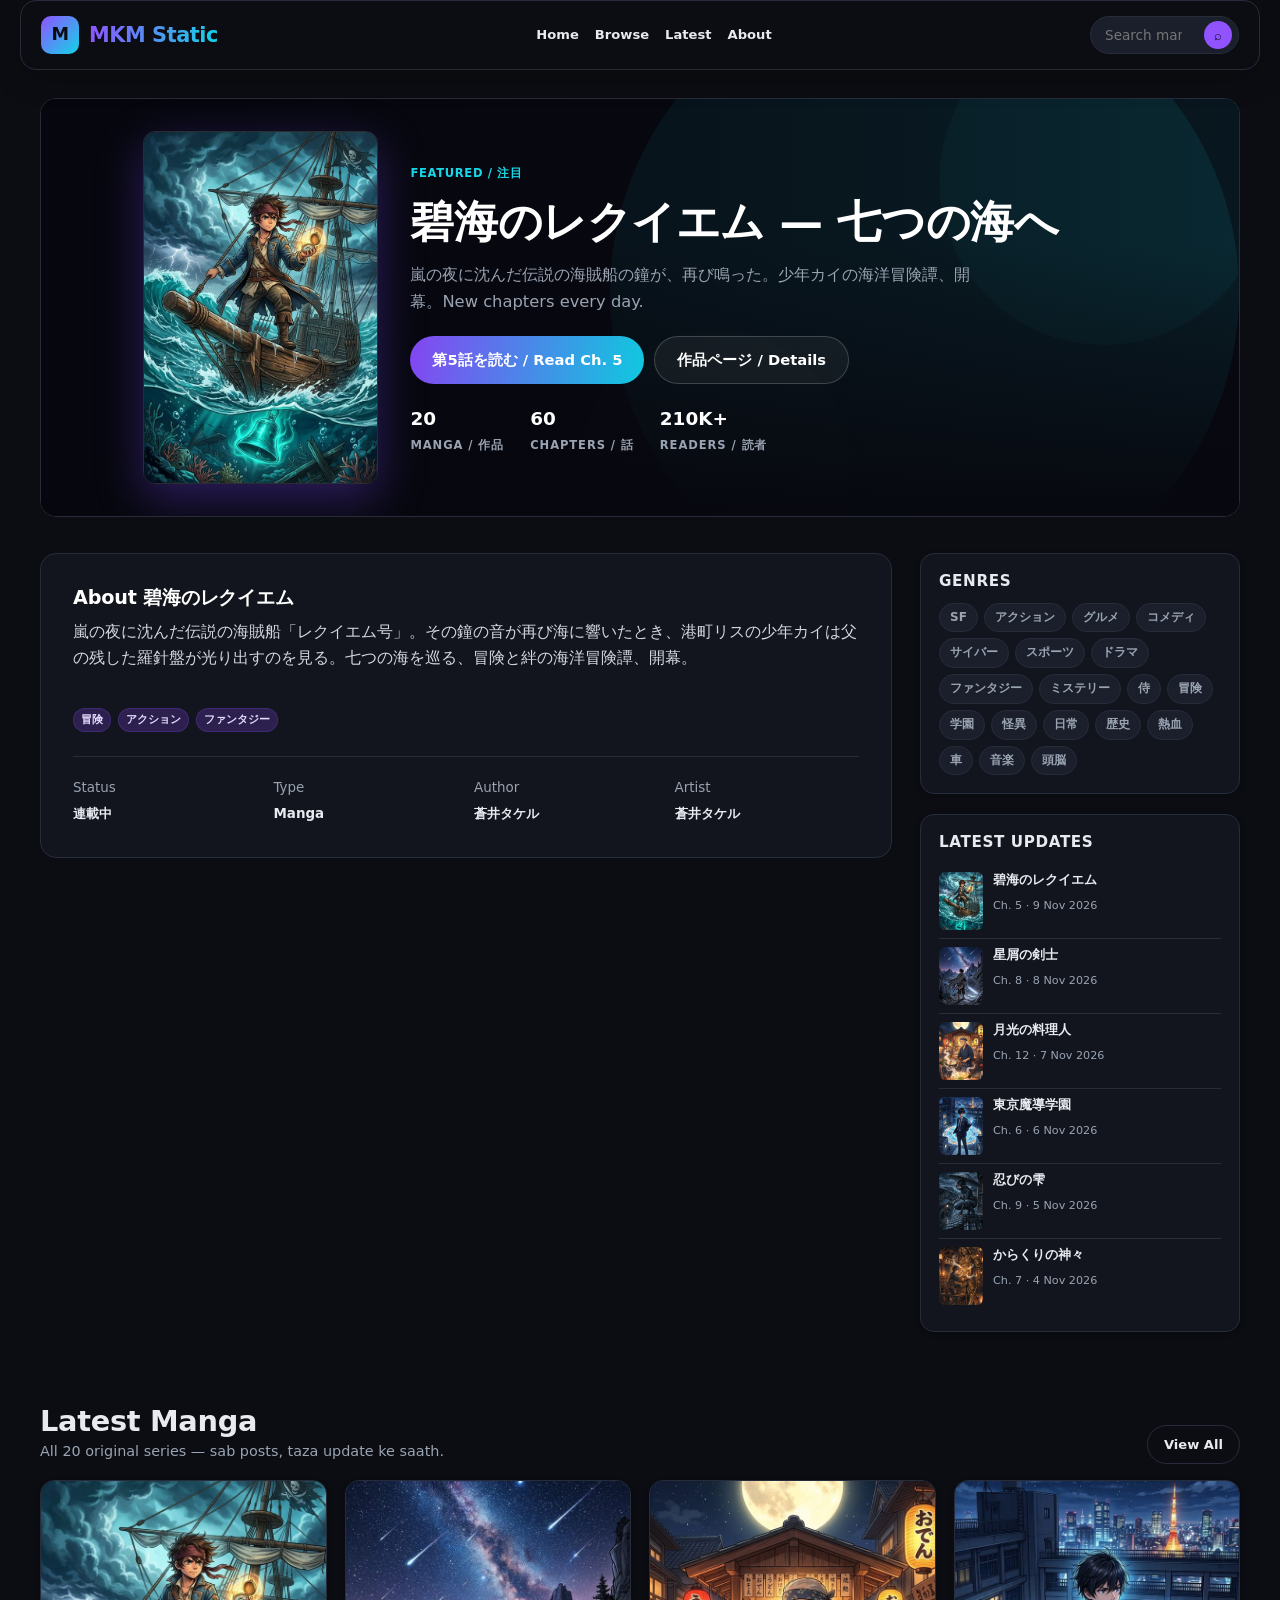
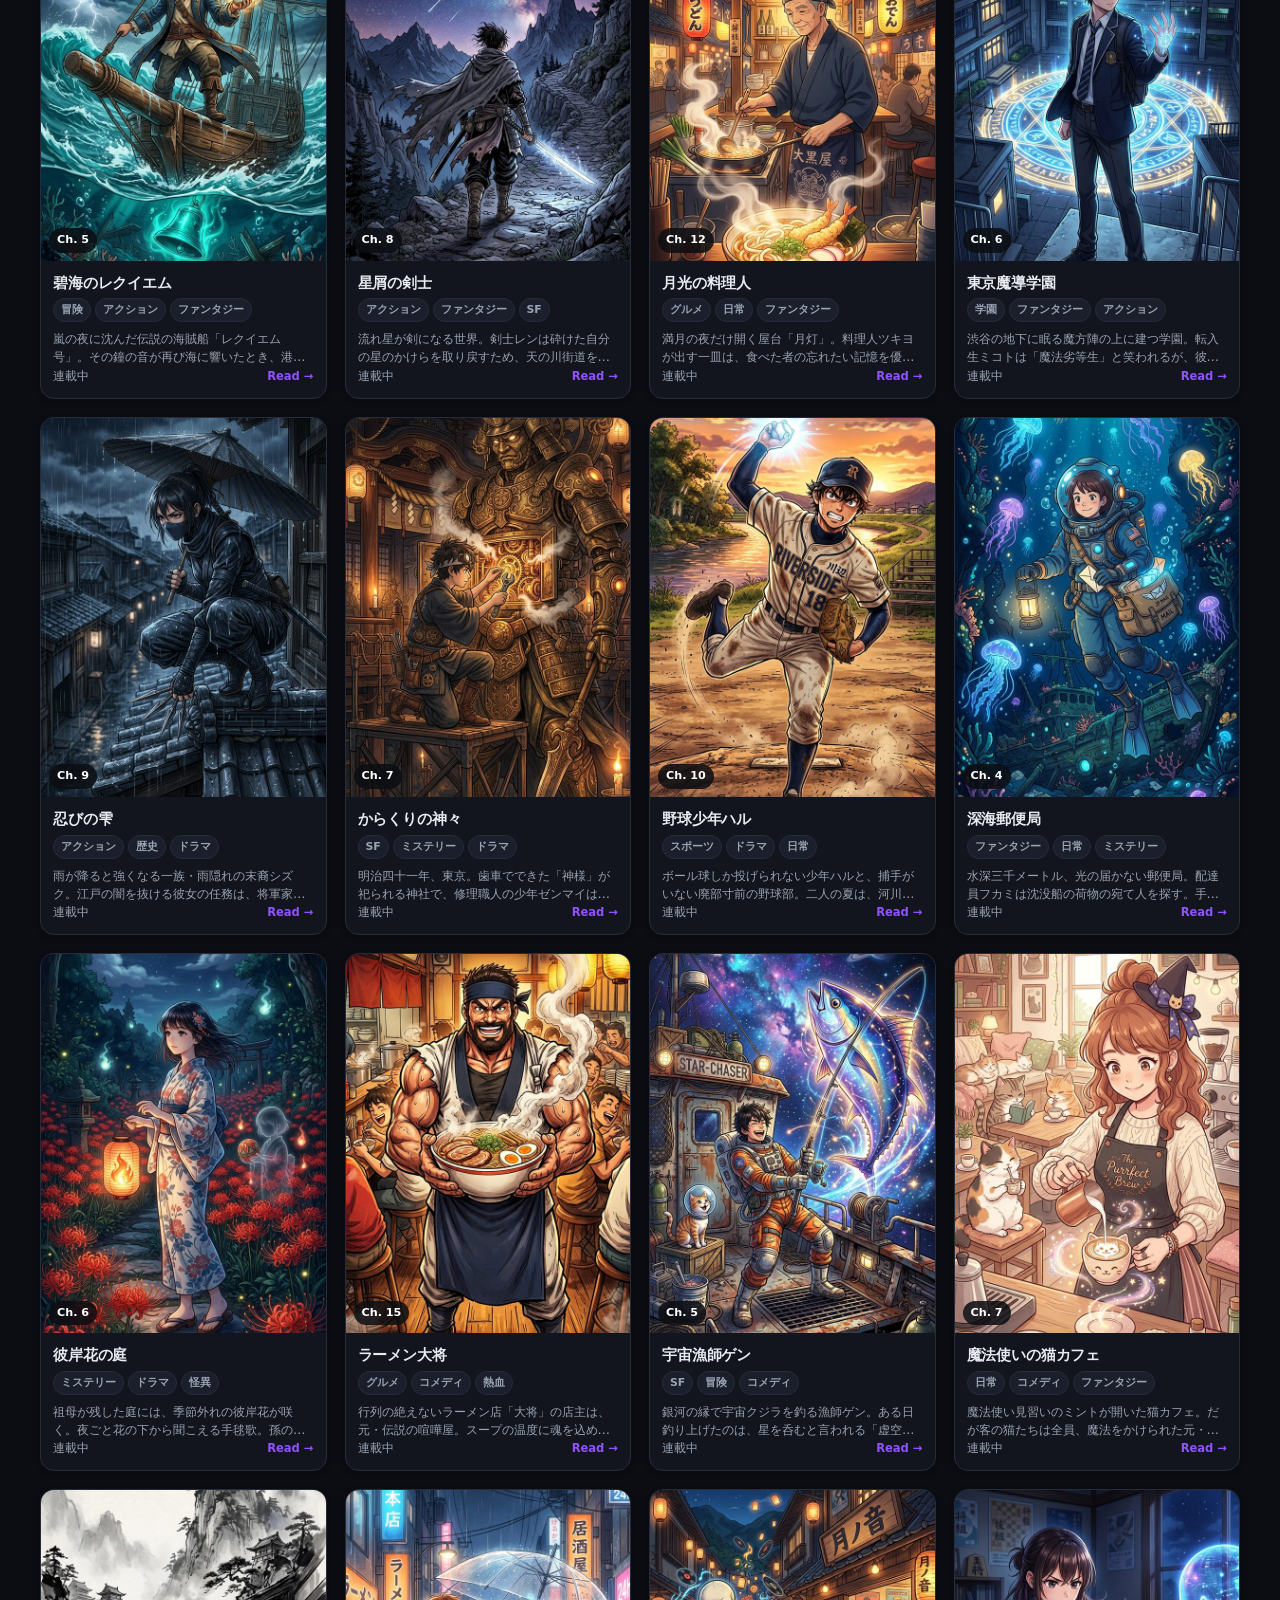
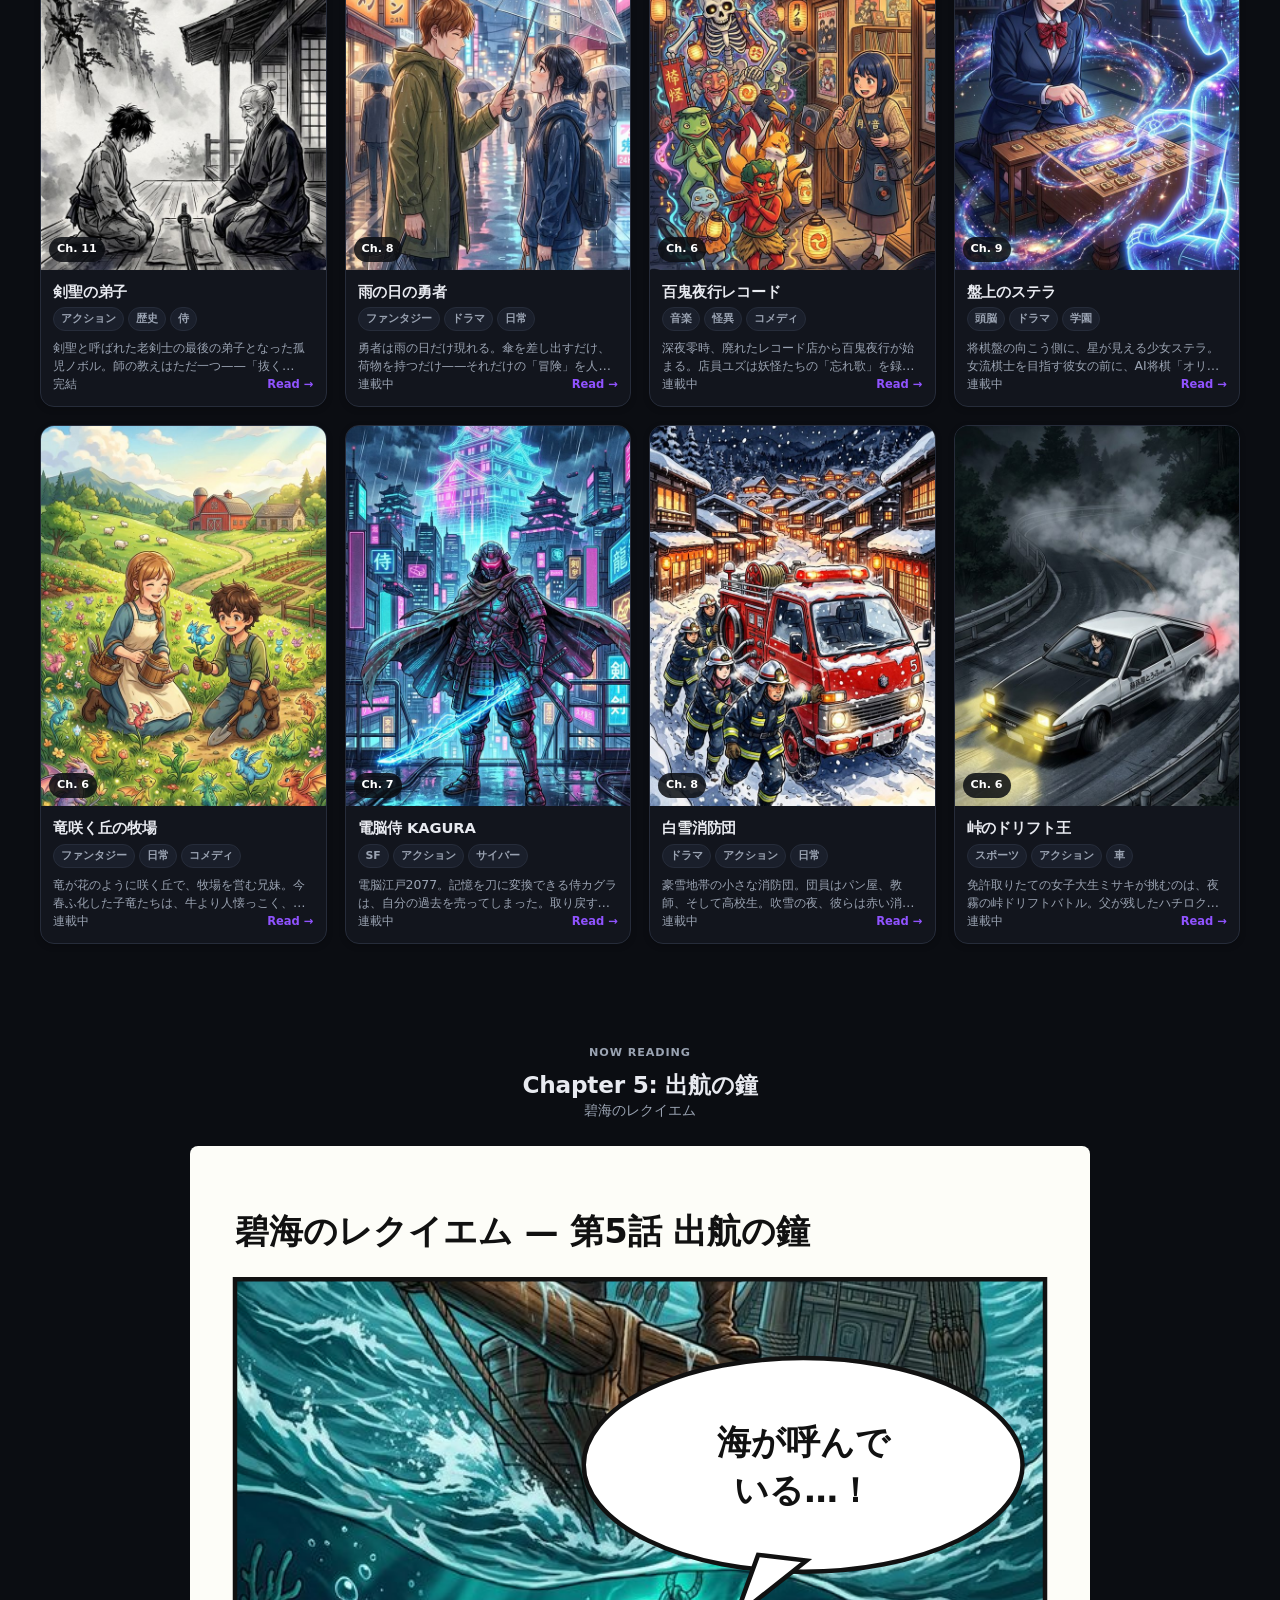
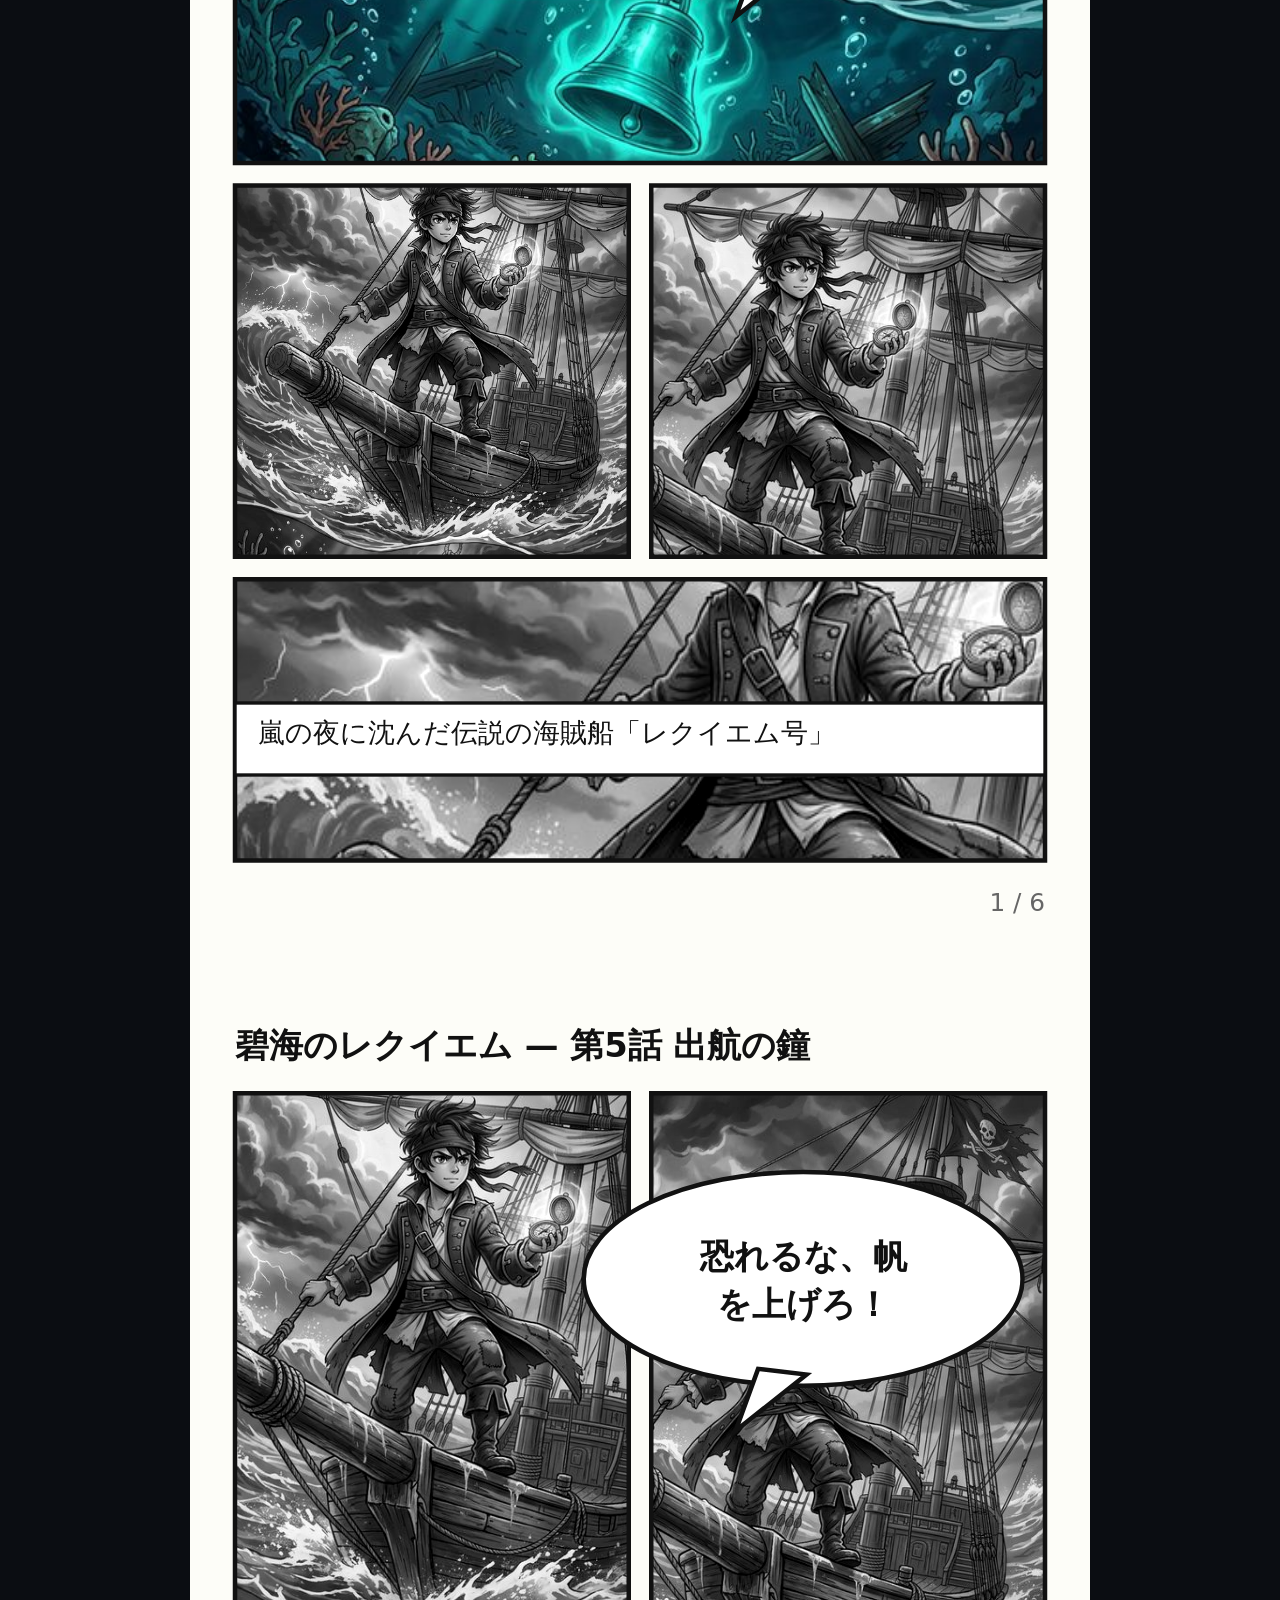
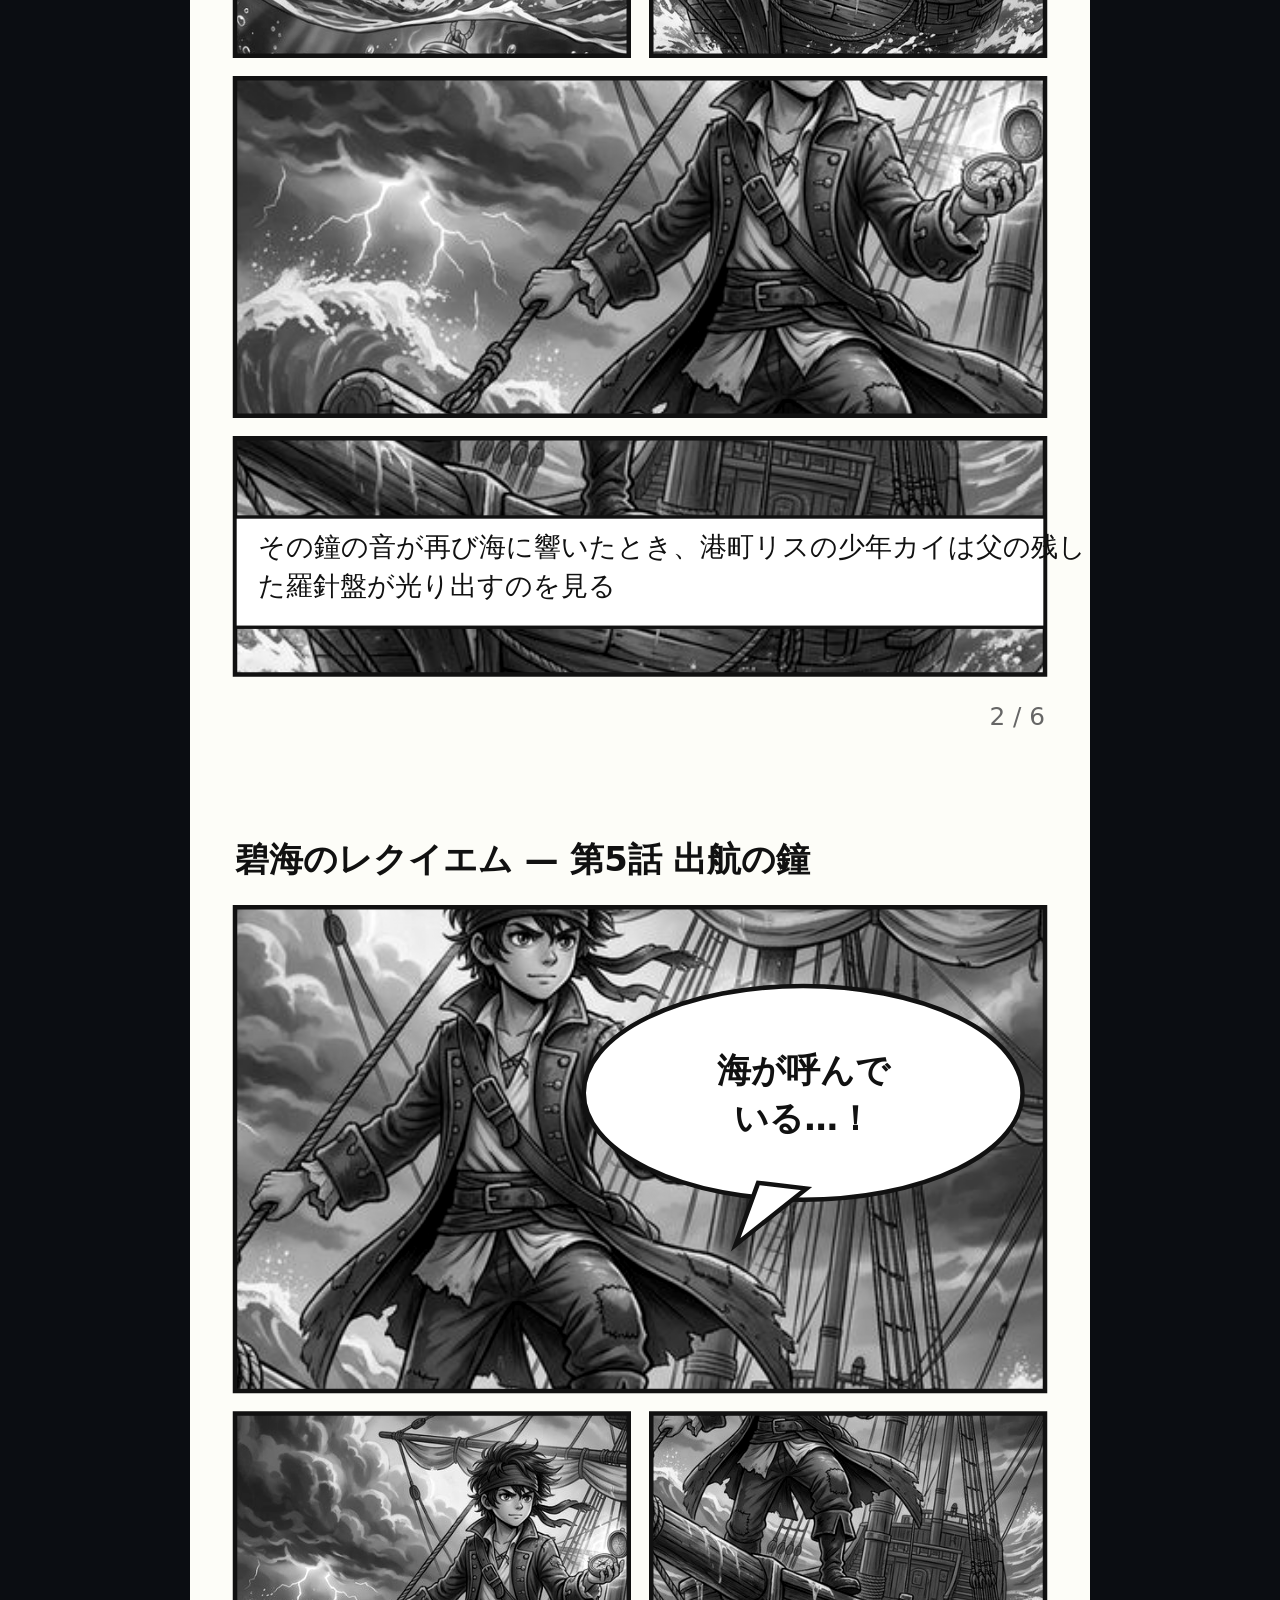
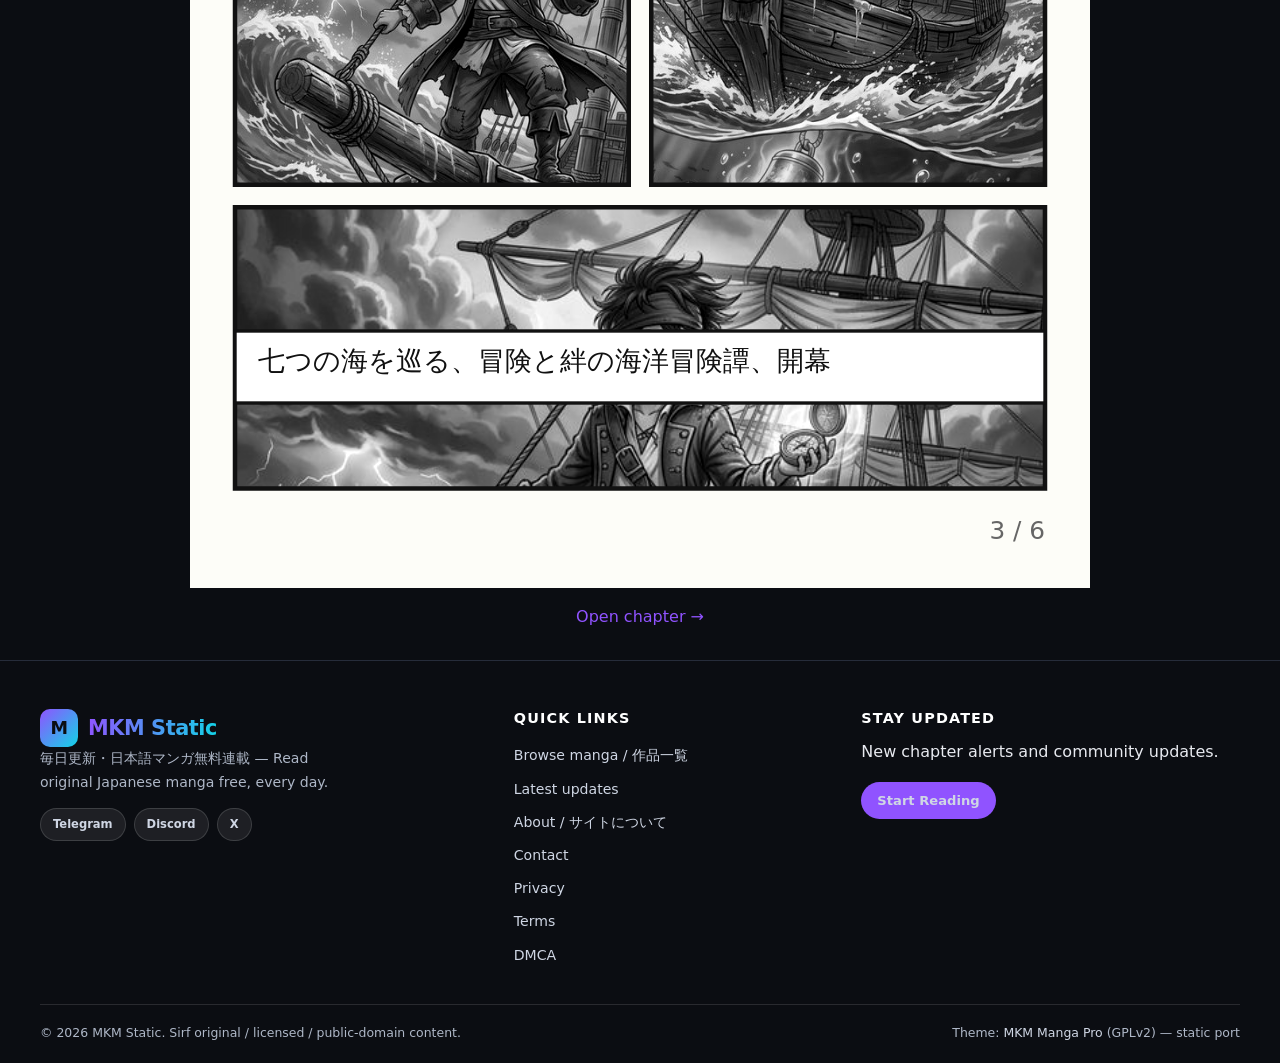
==== commit d6e1e978: "Add files via upload" ====
--- a/index.html
+++ b/index.html
@@ -118,7 +118,7 @@
 </footer>
 <button type="button" class="mkm-back-to-top" aria-label="Back to top">↑</button>
 
-<script src="assets/js/app.js"></script>
+<script src="assets/js/app.js?v=3"></script>
 <script src="assets/js/mkm-theme-main.js"></script>
 </body>
 </html>
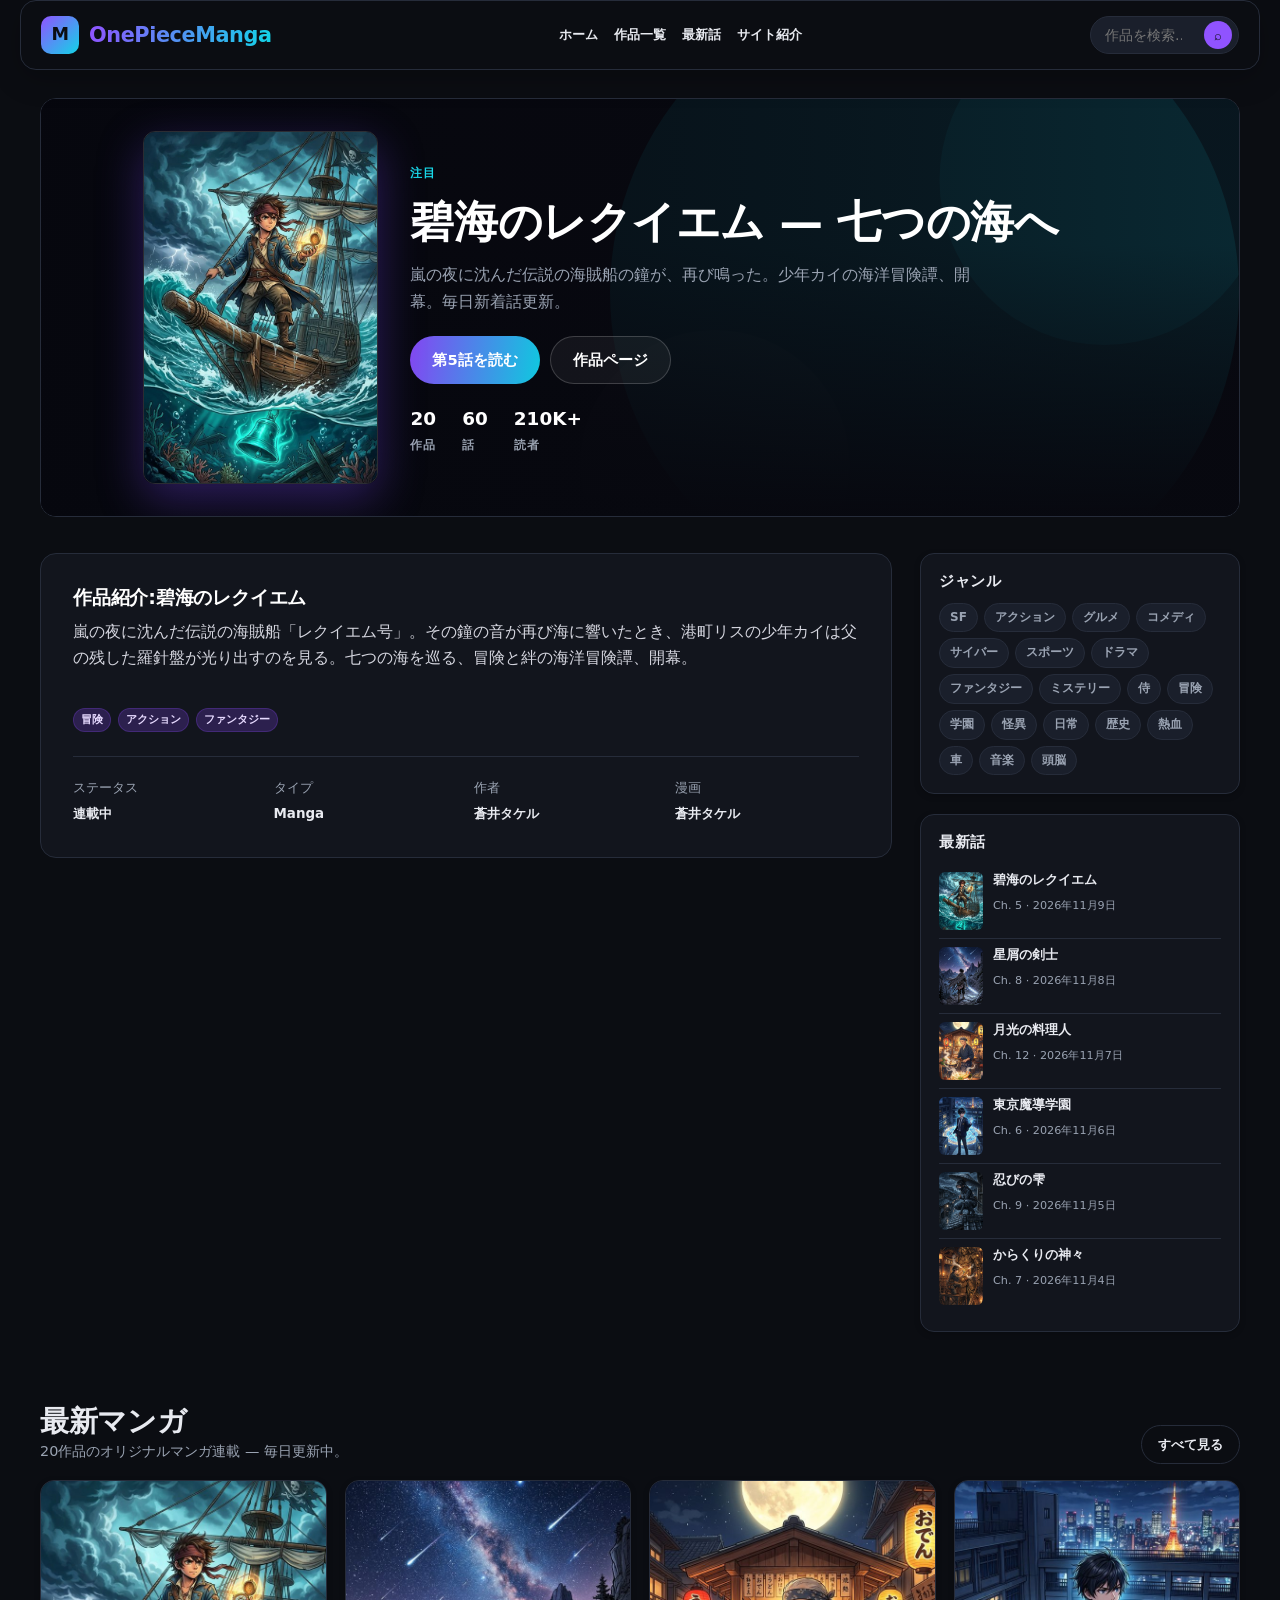
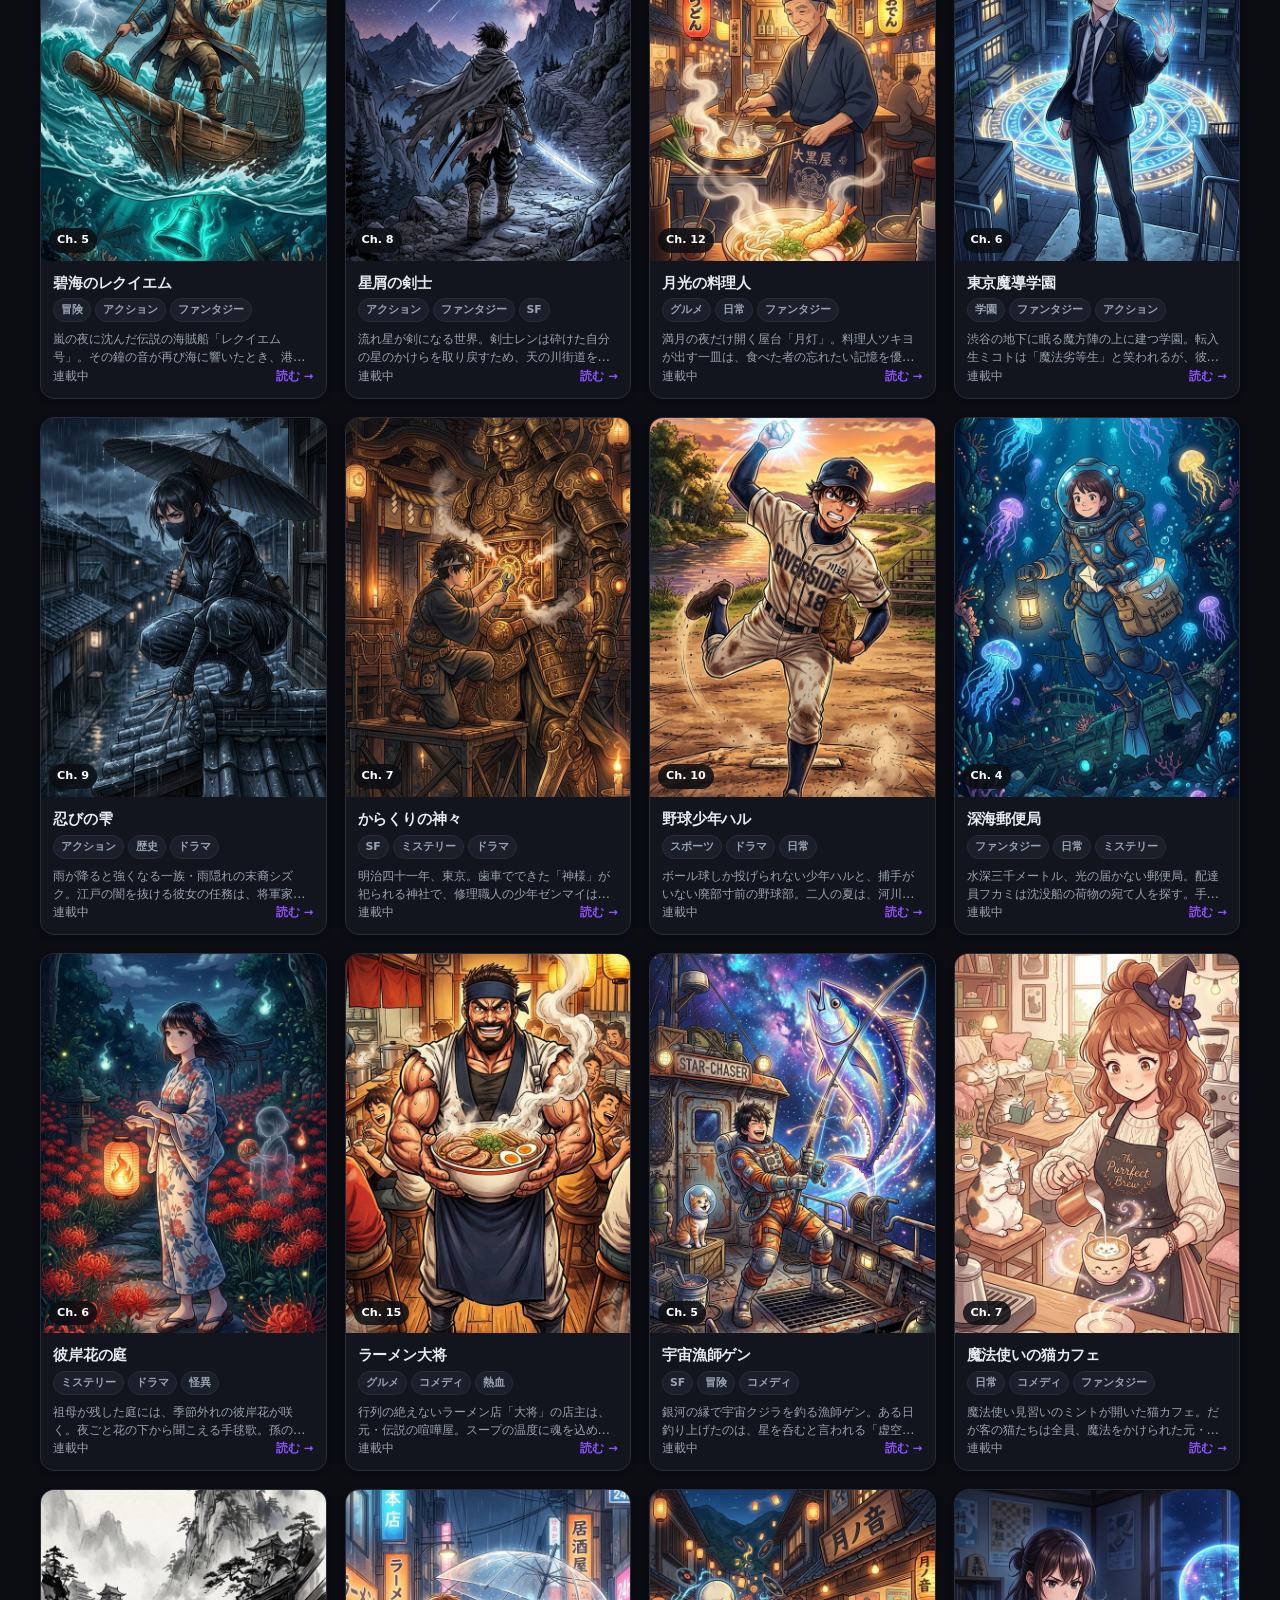
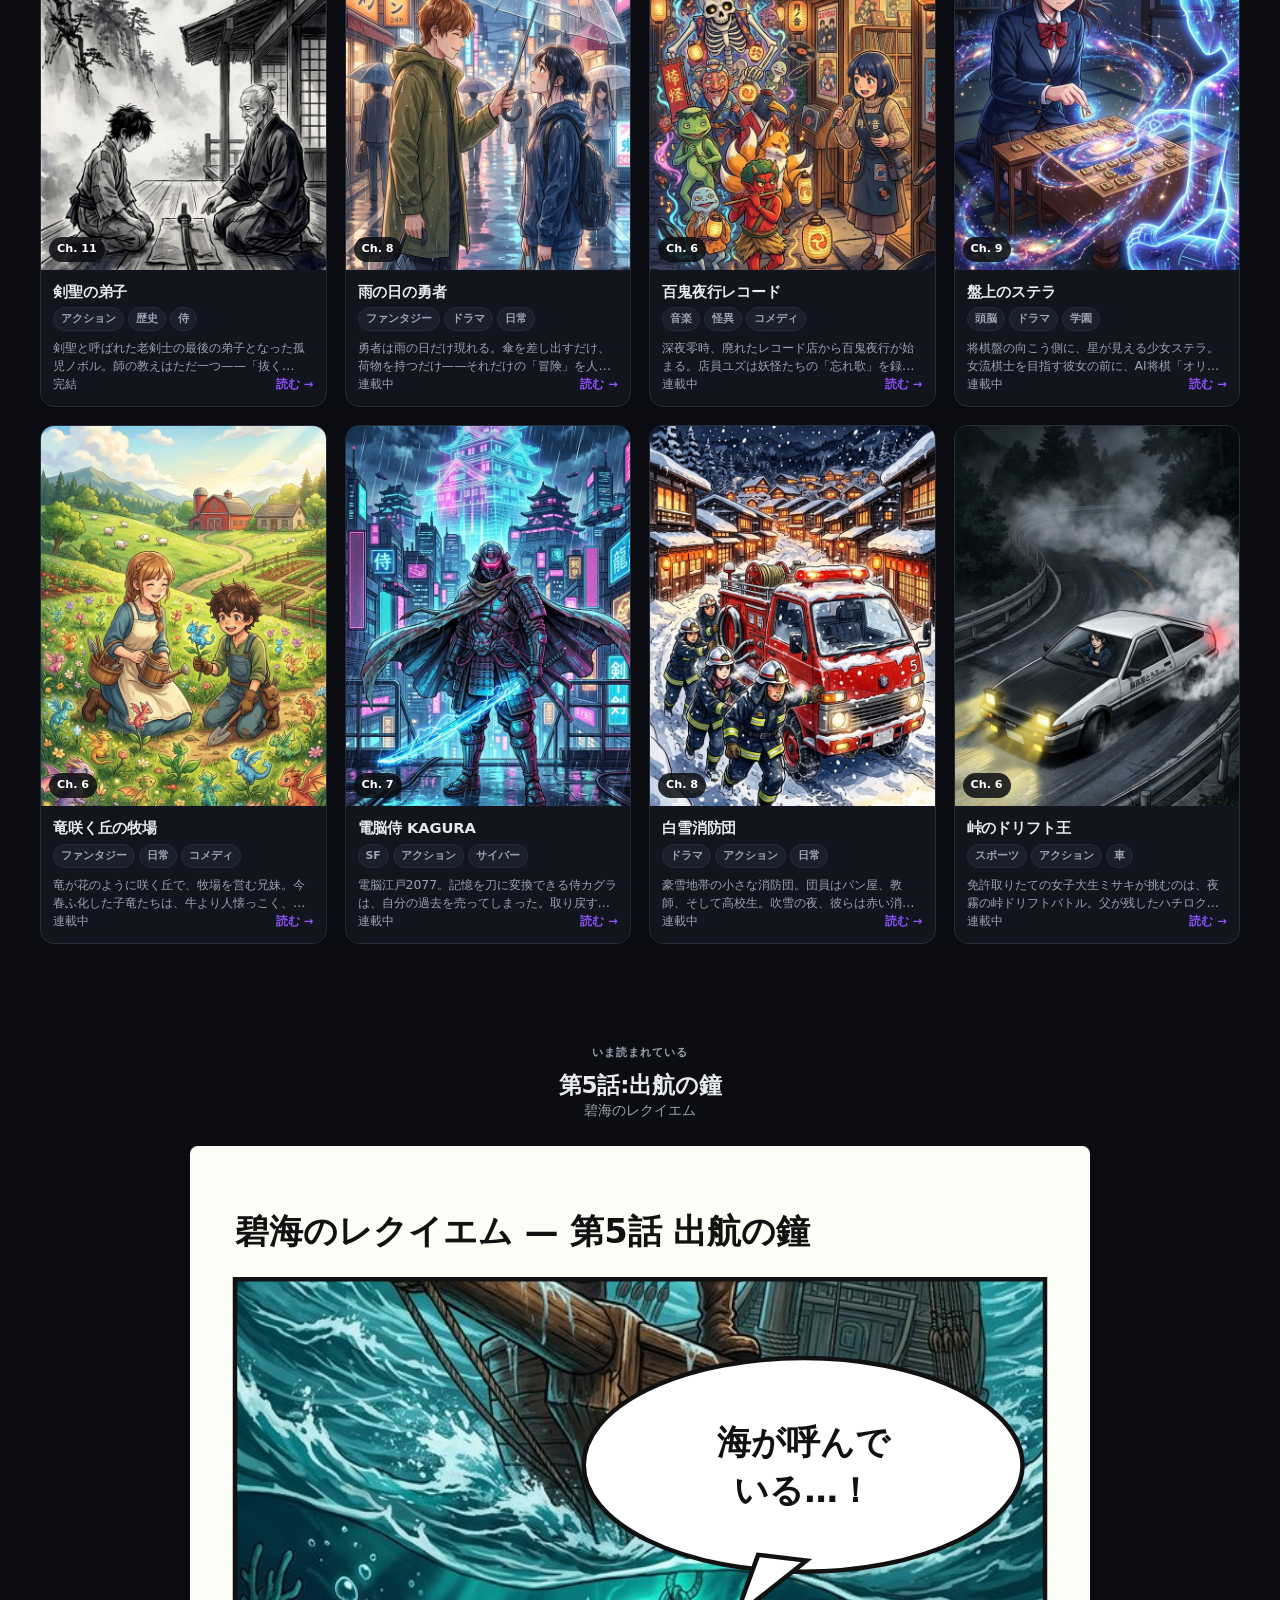
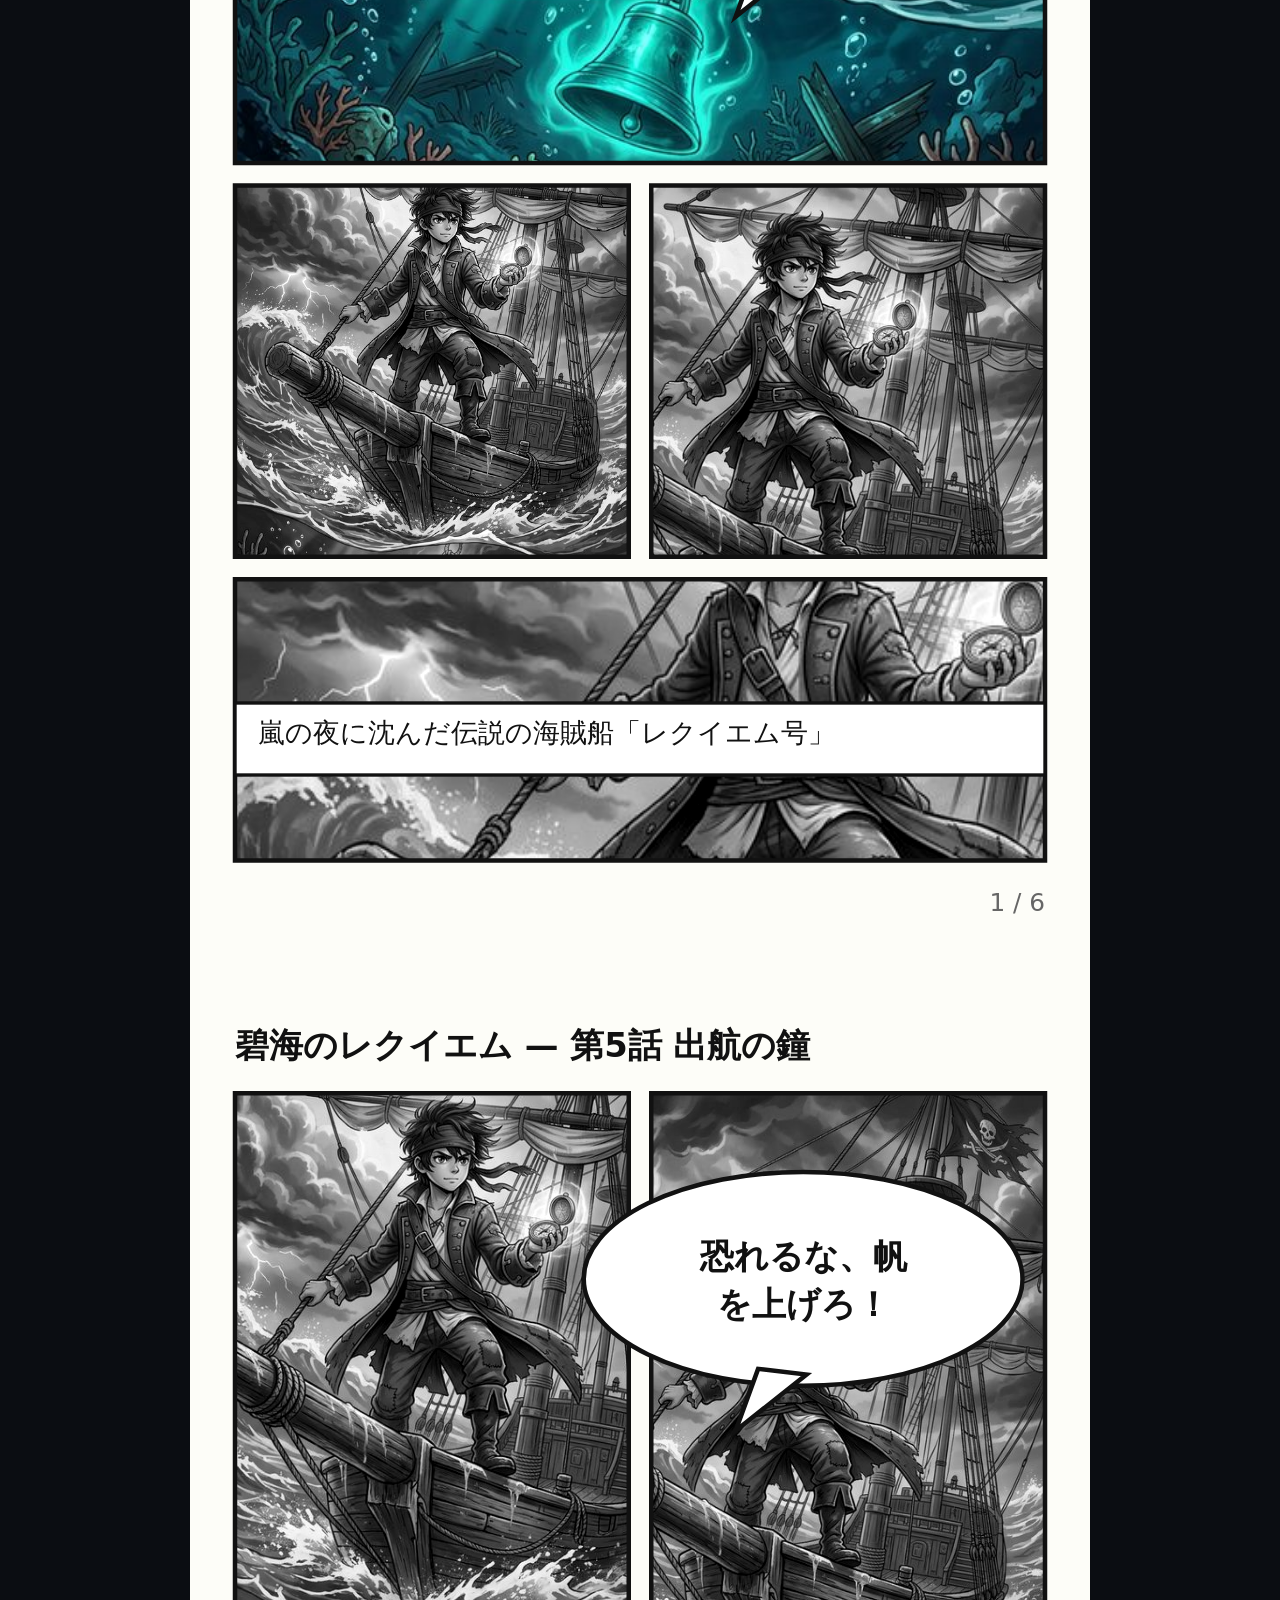
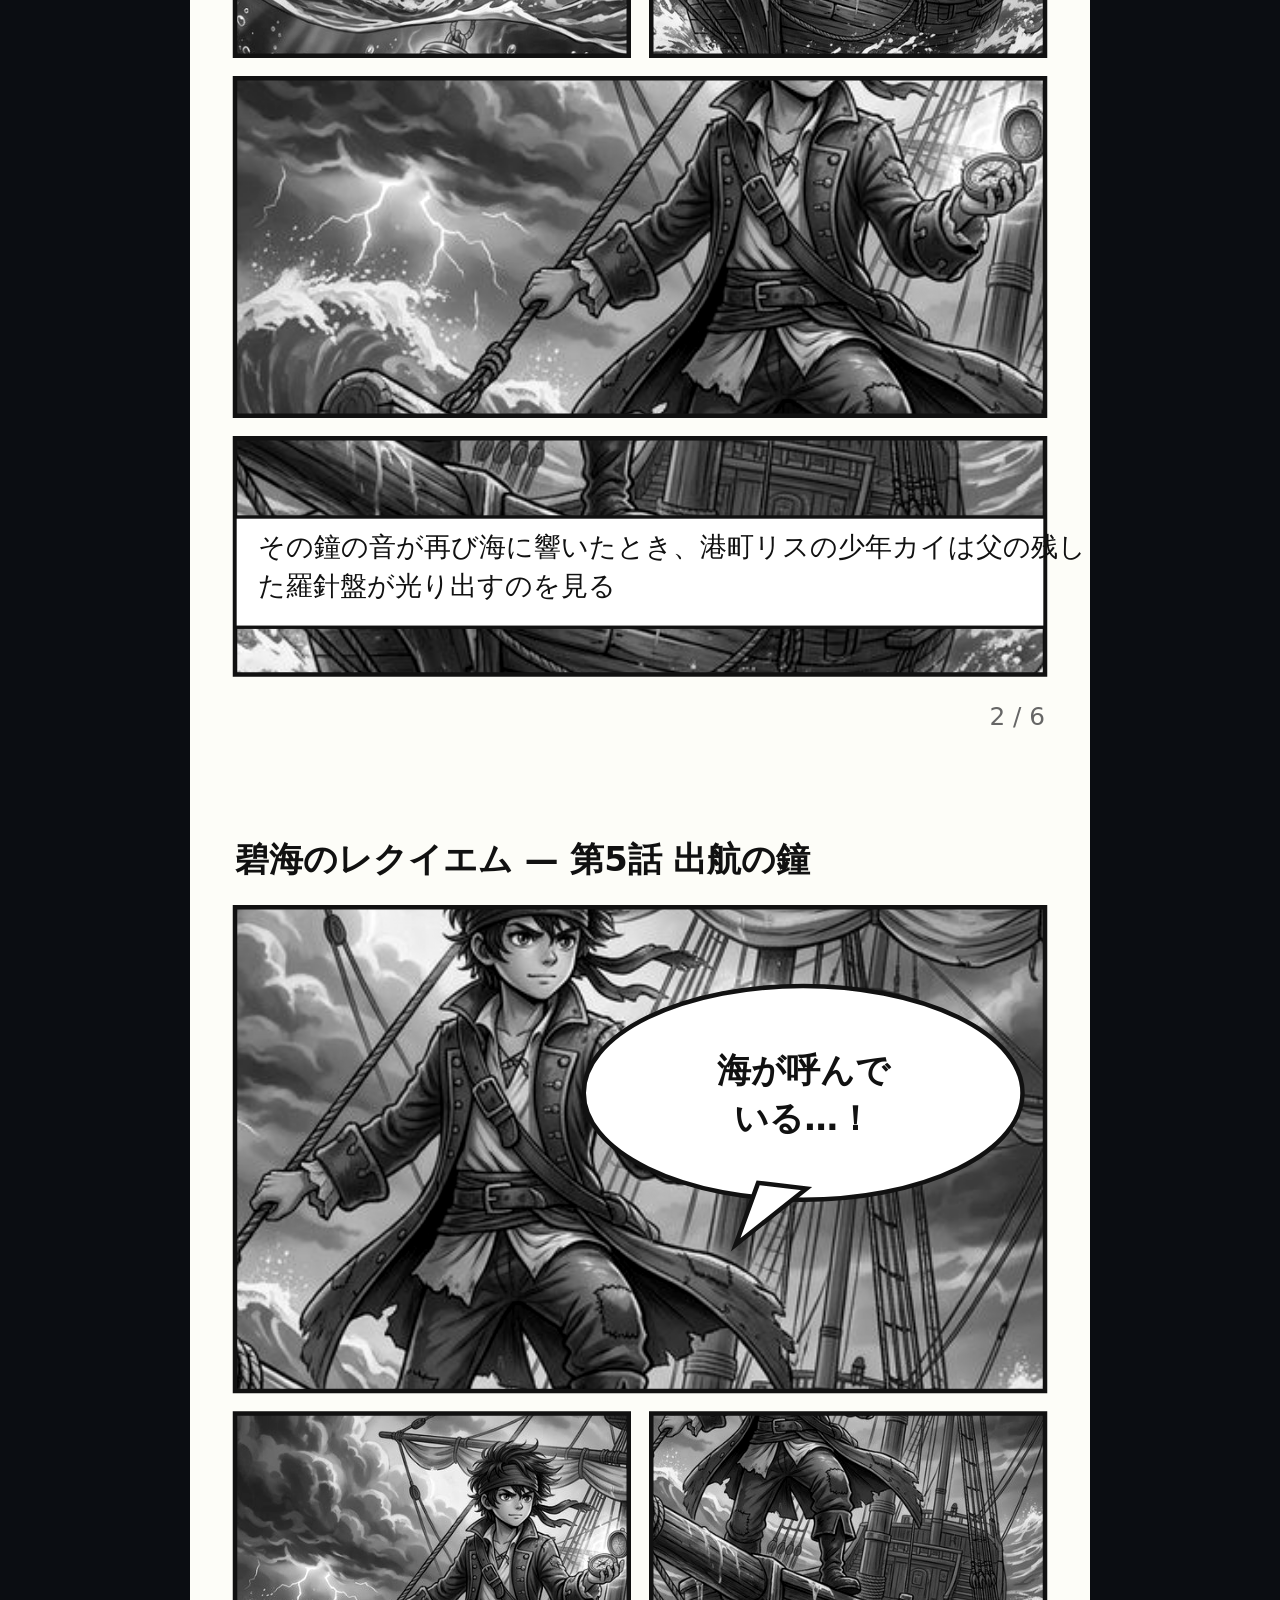
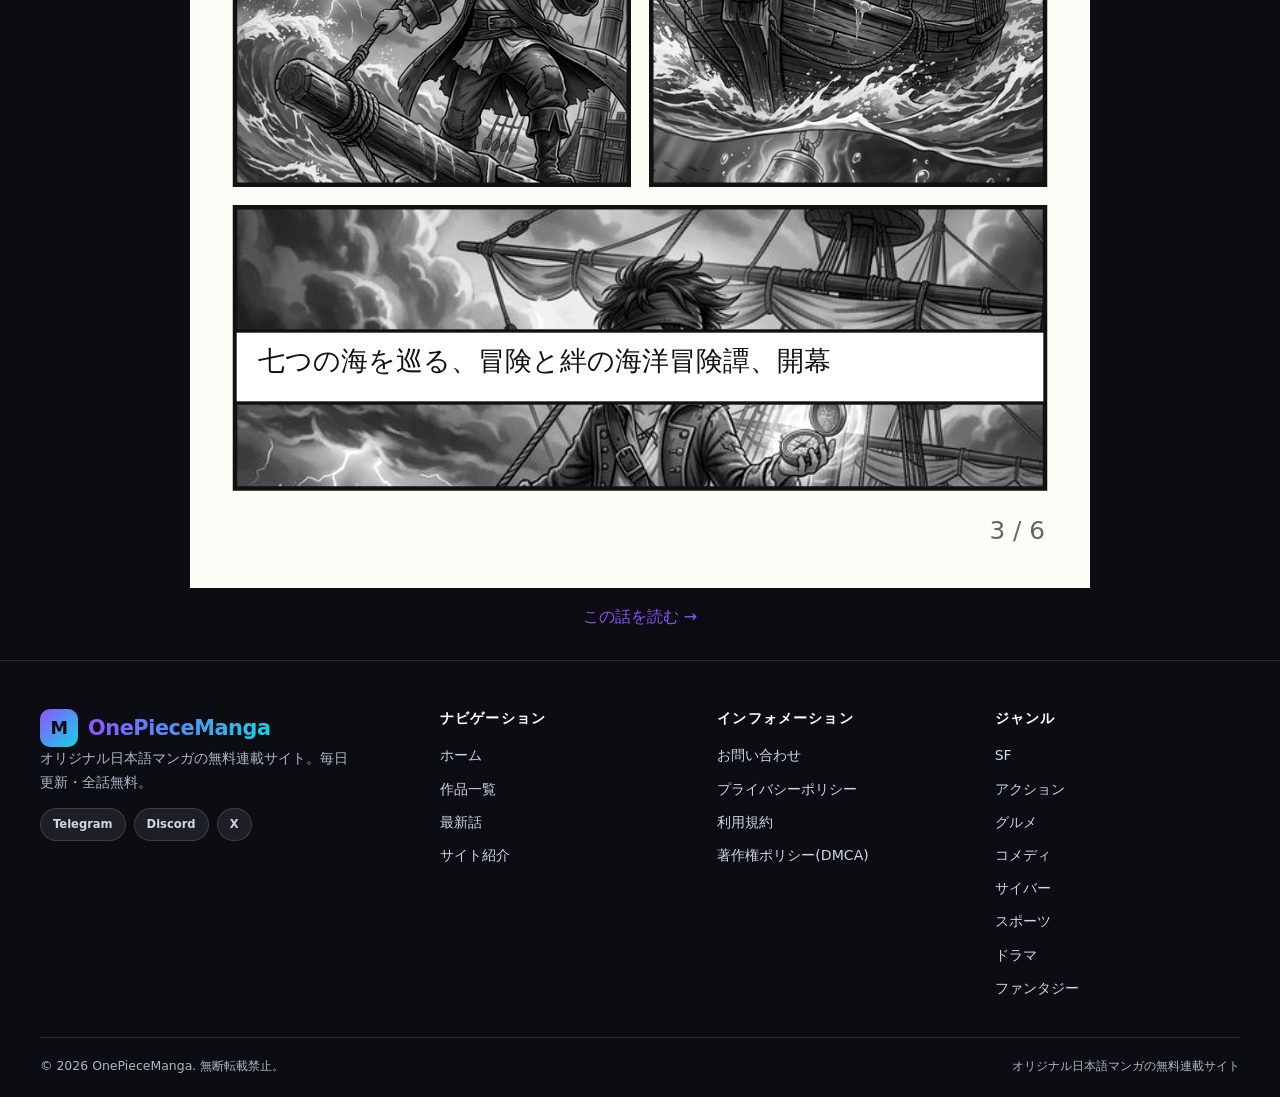
==== commit f7594c74: "Add files via upload" ====
--- a/index.html
+++ b/index.html
@@ -3,8 +3,8 @@
 <head>
 <meta charset="UTF-8">
 <meta name="viewport" content="width=device-width, initial-scale=1">
-<title>OnePieceManga — 日本語マンガ無料連載 | Read Free Japanese Manga Online</title>
-<meta name="description" content="OnePieceManga (onepiecemanga.mkm.fan): read 20+ original Japanese manga series free online — new chapters every day. オリジナル日本語マンガを毎日更新・全話無料。">
+<title>OnePieceManga | オリジナル日本語マンガ無料連載</title>
+<meta name="description" content="OnePieceMangaはオリジナルの日本語マンガを毎日更新で連載する無料サイトです。冒険・アクション・ファンタジー・グルメ・SFなど20作品・60話以上、全話無料で読めます。">
 <meta name="keywords" content="onepiecemanga, onepiecemanga.mkm.fan, manga online, read manga free, 漫画 無料, 日本語マンガ, マンガ 無料連載, original japanese manga">
 <meta property="og:site_name" content="OnePieceManga">
 <meta property="og:type" content="website">
@@ -17,46 +17,47 @@
 <link rel="stylesheet" href="assets/css/mkm.css">
 <link rel="stylesheet" href="assets/css/site.css">
 <link rel="icon" href="data:image/svg+xml,<svg xmlns='http://www.w3.org/2000/svg' viewBox='0 0 32 32'><rect width='32' height='32' rx='9' fill='%239053ff'/><text x='16' y='22' font-size='16' text-anchor='middle' fill='%23fff' font-family='system-ui' font-weight='800'>M</text></svg>">
+<script type="application/ld+json" id="ld-static">{"@context": "https://schema.org", "@graph": [{"@type": "WebSite", "name": "OnePieceManga", "url": "https://onepiecemanga.mkm.fan/", "inLanguage": "ja", "potentialAction": {"@type": "SearchAction", "target": "https://onepiecemanga.mkm.fan/search.html?s={query}", "query-input": "required name=query"}}, {"@type": "ItemList", "numberOfItems": 20, "itemListElement": [{"@type": "ListItem", "position": 1, "name": "碧海のレクイエム", "url": "https://onepiecemanga.mkm.fan/manga.html?id=hekikai-no-requiem"}, {"@type": "ListItem", "position": 2, "name": "星屑の剣士", "url": "https://onepiecemanga.mkm.fan/manga.html?id=hoshikuzu-no-kenshi"}, {"@type": "ListItem", "position": 3, "name": "月光の料理人", "url": "https://onepiecemanga.mkm.fan/manga.html?id=gekkou-no-ryounin"}, {"@type": "ListItem", "position": 4, "name": "東京魔導学園", "url": "https://onepiecemanga.mkm.fan/manga.html?id=tokyo-madou-gakuen"}, {"@type": "ListItem", "position": 5, "name": "忍びの雫", "url": "https://onepiecemanga.mkm.fan/manga.html?id=shinobi-no-shizuku"}, {"@type": "ListItem", "position": 6, "name": "からくりの神々", "url": "https://onepiecemanga.mkm.fan/manga.html?id=karakuri-no-kamigami"}, {"@type": "ListItem", "position": 7, "name": "野球少年ハル", "url": "https://onepiecemanga.mkm.fan/manga.html?id=yakyu-shonen-haru"}, {"@type": "ListItem", "position": 8, "name": "深海郵便局", "url": "https://onepiecemanga.mkm.fan/manga.html?id=shinkai-yubinkyoku"}, {"@type": "ListItem", "position": 9, "name": "彼岸花の庭", "url": "https://onepiecemanga.mkm.fan/manga.html?id=higanbana-no-niwa"}, {"@type": "ListItem", "position": 10, "name": "ラーメン大将", "url": "https://onepiecemanga.mkm.fan/manga.html?id=ramen-taisho"}, {"@type": "ListItem", "position": 11, "name": "宇宙漁師ゲン", "url": "https://onepiecemanga.mkm.fan/manga.html?id=uchu-ryoshi-gen"}, {"@type": "ListItem", "position": 12, "name": "魔法使いの猫カフェ", "url": "https://onepiecemanga.mkm.fan/manga.html?id=mahoutsukai-no-neko-cafe"}, {"@type": "ListItem", "position": 13, "name": "剣聖の弟子", "url": "https://onepiecemanga.mkm.fan/manga.html?id=kensei-no-deshi"}, {"@type": "ListItem", "position": 14, "name": "雨の日の勇者", "url": "https://onepiecemanga.mkm.fan/manga.html?id=ame-no-hi-no-yusha"}, {"@type": "ListItem", "position": 15, "name": "百鬼夜行レコード", "url": "https://onepiecemanga.mkm.fan/manga.html?id=hyakki-yako-records"}, {"@type": "ListItem", "position": 16, "name": "盤上のステラ", "url": "https://onepiecemanga.mkm.fan/manga.html?id=banjo-no-stella"}, {"@type": "ListItem", "position": 17, "name": "竜咲く丘の牧場", "url": "https://onepiecemanga.mkm.fan/manga.html?id=ryu-saku-oka-no-bokujou"}, {"@type": "ListItem", "position": 18, "name": "電脳侍 KAGURA", "url": "https://onepiecemanga.mkm.fan/manga.html?id=dennou-samurai-kagura"}, {"@type": "ListItem", "position": 19, "name": "白雪消防団", "url": "https://onepiecemanga.mkm.fan/manga.html?id=shirayuki-shobodan"}, {"@type": "ListItem", "position": 20, "name": "峠のドリフト王", "url": "https://onepiecemanga.mkm.fan/manga.html?id=toge-no-drift-o"}]}]}</script>
 </head>
 <body data-page="home" id="mkm-top">
-<a class="mkm-skip-link" href="#content">Skip to content</a>
+<a class="mkm-skip-link" href="#content">コンテンツへ移動</a>
 
 <header class="mkm-header is-sticky">
   <div class="mkm-container mkm-header-inner">
     <div class="mkm-brand">
-      <a class="mkm-logo" href="index.html" aria-label="Home">
+      <a class="mkm-logo" href="index.html" aria-label="ホーム">
         <span class="mkm-logo-mark">M</span>
-        <span class="mkm-logo-text">MKM Static</span>
+        <span class="mkm-logo-text">OnePieceManga</span>
       </a>
     </div>
     <nav class="mkm-nav" aria-label="Primary menu">
       <ul class="mkm-menu">
-        <li><a href="index.html">Home</a></li>
-        <li><a href="search.html">Browse</a></li>
-        <li><a href="index.html#latest">Latest</a></li>
-        <li><a href="index.html#feature">About</a></li>
+        <li><a href="index.html">ホーム</a></li>
+        <li><a href="search.html">作品一覧</a></li>
+        <li><a href="index.html#latest">最新話</a></li>
+        <li><a href="index.html#feature">サイト紹介</a></li>
       </ul>
     </nav>
     <div class="mkm-header-actions">
       <form class="mkm-search" role="search" action="search.html" method="get">
-        <input type="search" name="s" placeholder="Search manga…" aria-label="Search manga">
-        <button type="submit" aria-label="Search">⌕</button>
+        <input type="search" name="s" placeholder="作品を検索…" aria-label="作品を検索">
+        <button type="submit" aria-label="検索">⌕</button>
       </form>
       <button type="button" class="mkm-menu-toggle" aria-expanded="false" aria-controls="mkm-mobile-menu">
-        <span class="mkm-menu-toggle-icon" aria-hidden="true"></span><span class="mkm-menu-toggle-label">Menu</span>
+        <span class="mkm-menu-toggle-icon" aria-hidden="true"></span><span class="mkm-menu-toggle-label">メニュー</span>
       </button>
     </div>
   </div>
   <div class="mkm-mobile-menu" id="mkm-mobile-menu"><div class="mkm-container">
     <ul class="mkm-mobile-nav">
-      <li><a href="index.html">Home</a></li>
-      <li><a href="search.html">Browse</a></li>
-      <li><a href="index.html#latest">Latest</a></li>
-      <li><a href="index.html#feature">About</a></li>
+      <li><a href="index.html">ホーム</a></li>
+      <li><a href="search.html">作品一覧</a></li>
+      <li><a href="index.html#latest">最新話</a></li>
+      <li><a href="index.html#feature">サイト紹介</a></li>
     </ul>
     <form class="mkm-search" role="search" action="search.html" method="get">
-      <input type="search" name="s" placeholder="Search manga…" aria-label="Search manga">
-      <button type="submit" aria-label="Search">⌕</button>
+      <input type="search" name="s" placeholder="作品を検索…" aria-label="作品を検索">
+      <button type="submit" aria-label="検索">⌕</button>
     </form>
   </div></div>
 </header>
@@ -73,8 +74,8 @@
       <div>
         <div class="mkm-section mkm-listing-section" id="latest">
           <div class="mkm-section-head">
-            <div><h2 class="mkm-title">Latest Manga</h2><p class="mkm-subtitle">Fresh releases, updated daily.</p></div>
-            <a class="mkm-btn mkm-btn-sm mkm-btn-ghost" href="search.html">View All</a>
+            <div><h2 class="mkm-title">最新マンガ</h2><p class="mkm-subtitle">毎日更新・オリジナル連載ぜんぶ</p></div>
+            <a class="mkm-btn mkm-btn-sm mkm-btn-ghost" href="search.html">すべて見る</a>
           </div>
           <div class="mkm-grid" id="latest-grid"></div>
         </div>
@@ -88,31 +89,35 @@
 
 <footer class="mkm-footer">
   <div class="mkm-container">
-    <div class="mkm-footer-grid has-single-menu">
+    <div class="mkm-footer-grid has-four">
       <div class="mkm-footer-brand">
-        <a class="mkm-footer-logo" href="index.html"><span class="mkm-logo-mark">M</span><span class="mkm-logo-text">MKM Static</span></a>
+        <a class="mkm-footer-logo" href="index.html"><span class="mkm-logo-mark">M</span><span class="mkm-logo-text">OnePieceManga</span></a>
         <p class="mkm-footer-about"></p>
         <div class="mkm-social"></div>
       </div>
-      <div class="mkm-footer-col"><h3>Quick Links</h3>
+      <div class="mkm-footer-col"><h3>ナビゲーション</h3>
         <ul class="mkm-footer-menu">
-          <li><a href="search.html">Browse manga / 作品一覧</a></li>
-          <li><a href="index.html#latest">Latest updates</a></li>
-          <li><a href="about.html">About / サイトについて</a></li>
-          <li><a href="contact.html">Contact</a></li>
-          <li><a href="privacy.html">Privacy</a></li>
-          <li><a href="terms.html">Terms</a></li>
-          <li><a href="dmca.html">DMCA</a></li>
+          <li><a href="index.html">ホーム</a></li>
+          <li><a href="search.html">作品一覧</a></li>
+          <li><a href="index.html#latest">最新話</a></li>
+          <li><a href="about.html">サイト紹介</a></li>
         </ul>
       </div>
-      <div class="mkm-footer-col"><h3>Stay Updated</h3>
-        <p>New chapter alerts and community updates.</p>
-        <a class="mkm-btn mkm-btn-sm" href="#latest">Start Reading</a>
+      <div class="mkm-footer-col"><h3>インフォメーション</h3>
+        <ul class="mkm-footer-menu">
+          <li><a href="contact.html">お問い合わせ</a></li>
+          <li><a href="privacy.html">プライバシーポリシー</a></li>
+          <li><a href="terms.html">利用規約</a></li>
+          <li><a href="dmca.html">著作権ポリシー(DMCA)</a></li>
+        </ul>
+      </div>
+      <div class="mkm-footer-col"><h3>ジャンル</h3>
+        <ul class="mkm-footer-menu mkm-footer-genres"></ul>
       </div>
     </div>
     <div class="mkm-footer-bottom">
-      <p>© <span data-year></span> MKM Static. Sirf original / licensed / public-domain content.</p>
-      <p>Theme: <a href="https://mkm.fan/">MKM Manga Pro</a> (GPLv2) — static port</p>
+      <p>© <span data-year></span> OnePieceManga. 無断転載禁止。</p>
+      <p>オリジナル日本語マンガの無料連載サイト</p>
     </div>
   </div>
 </footer>
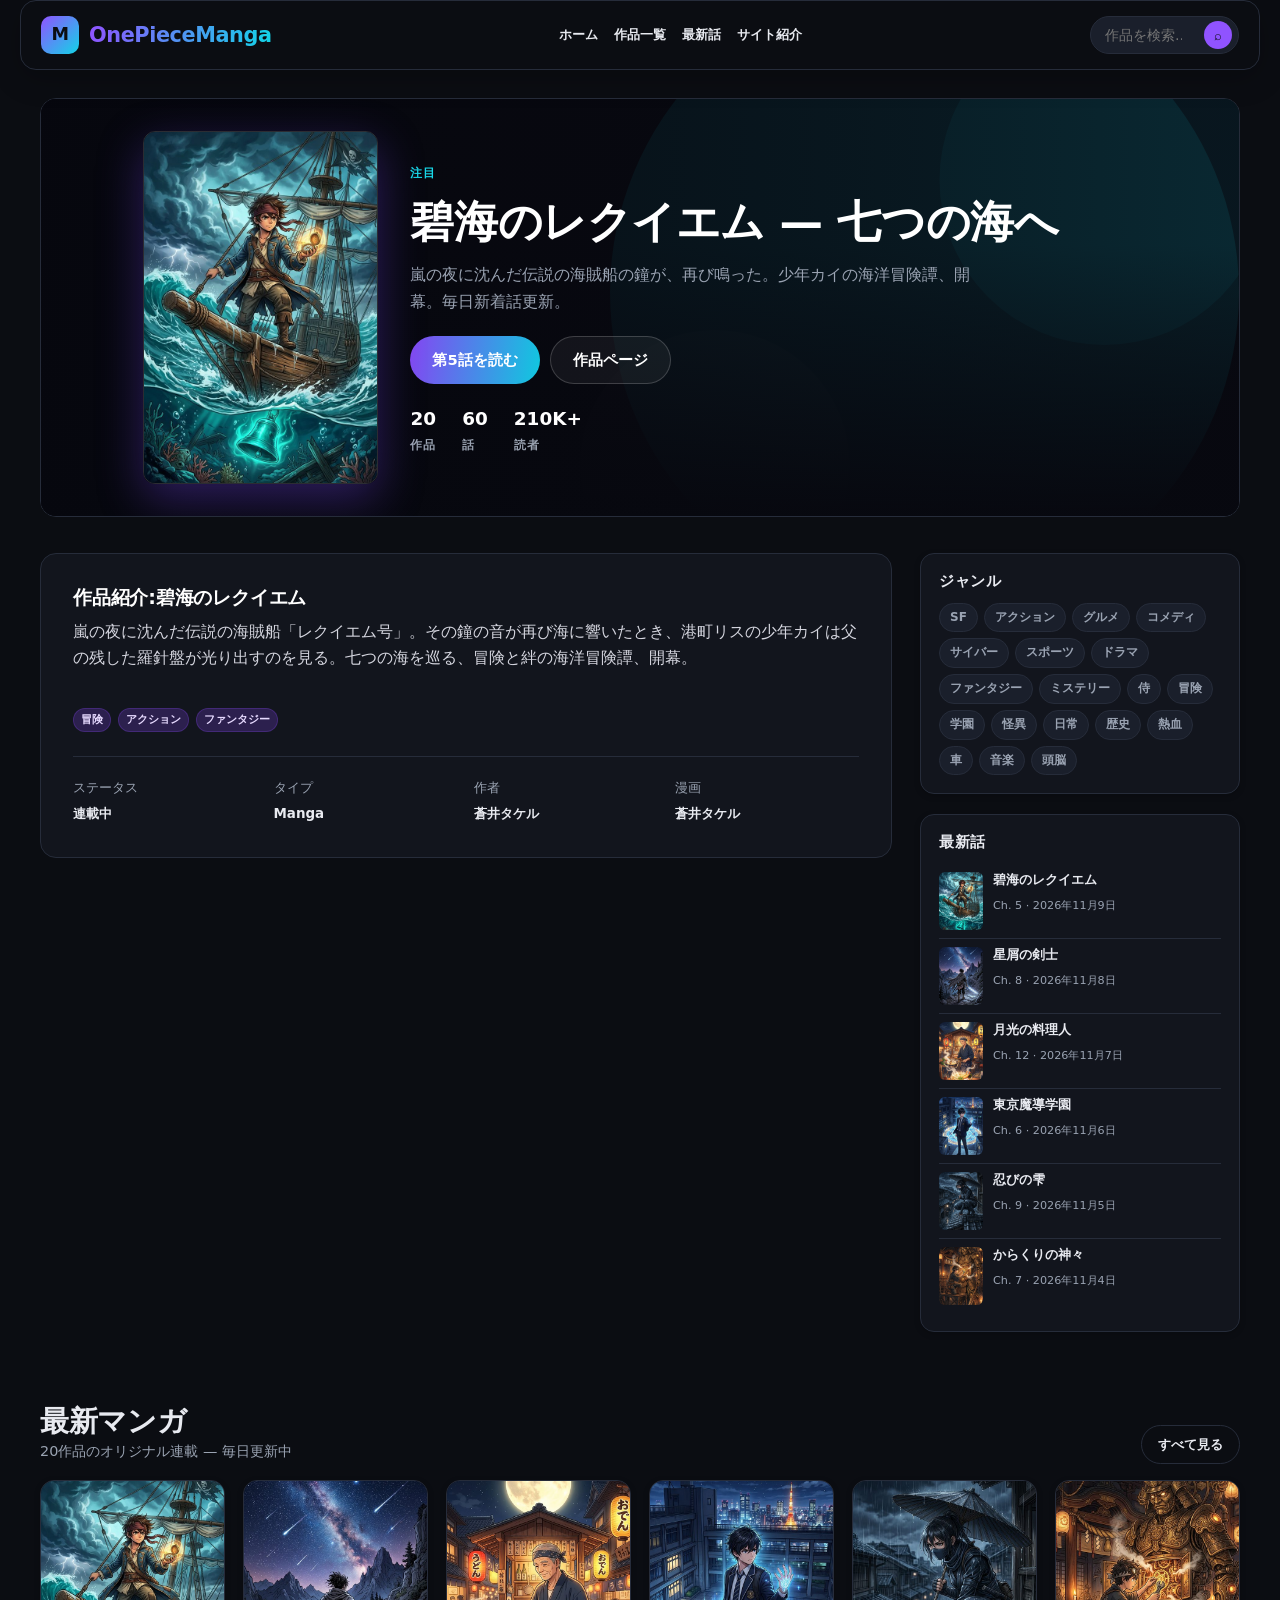
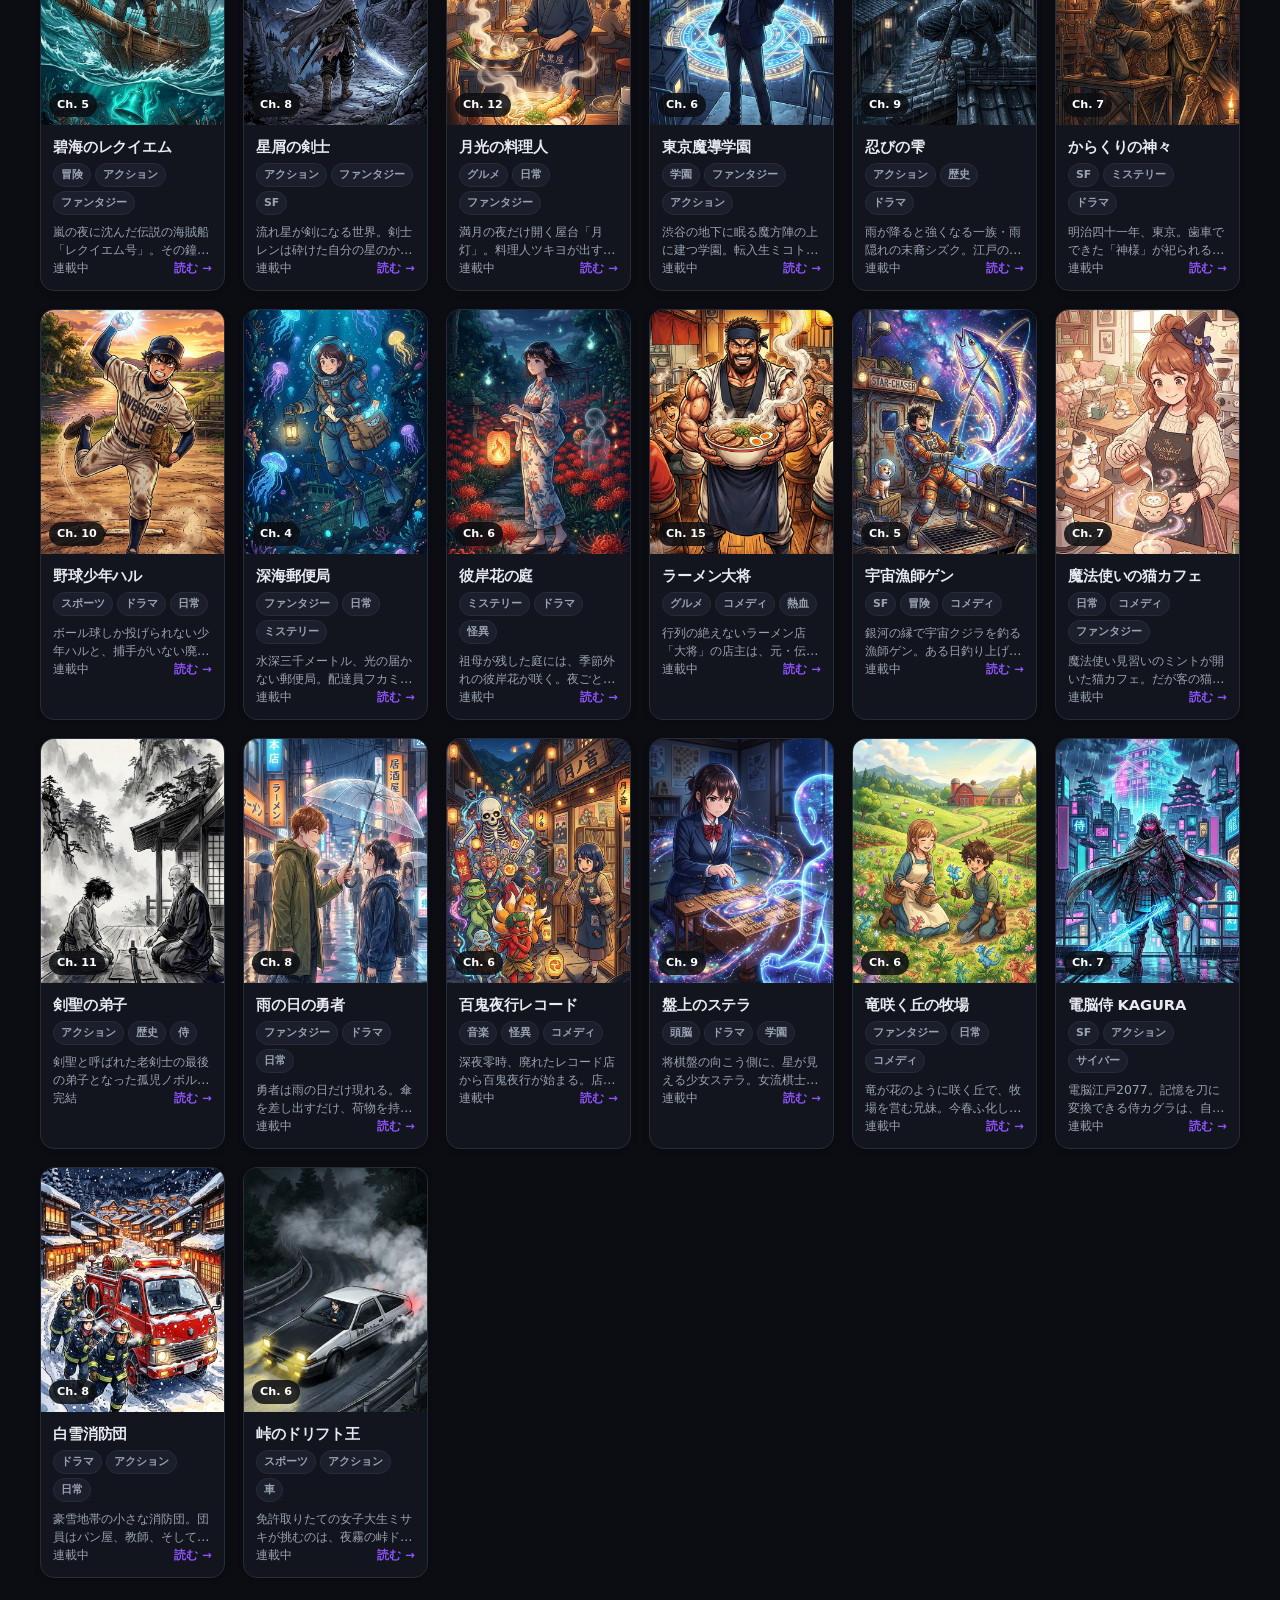
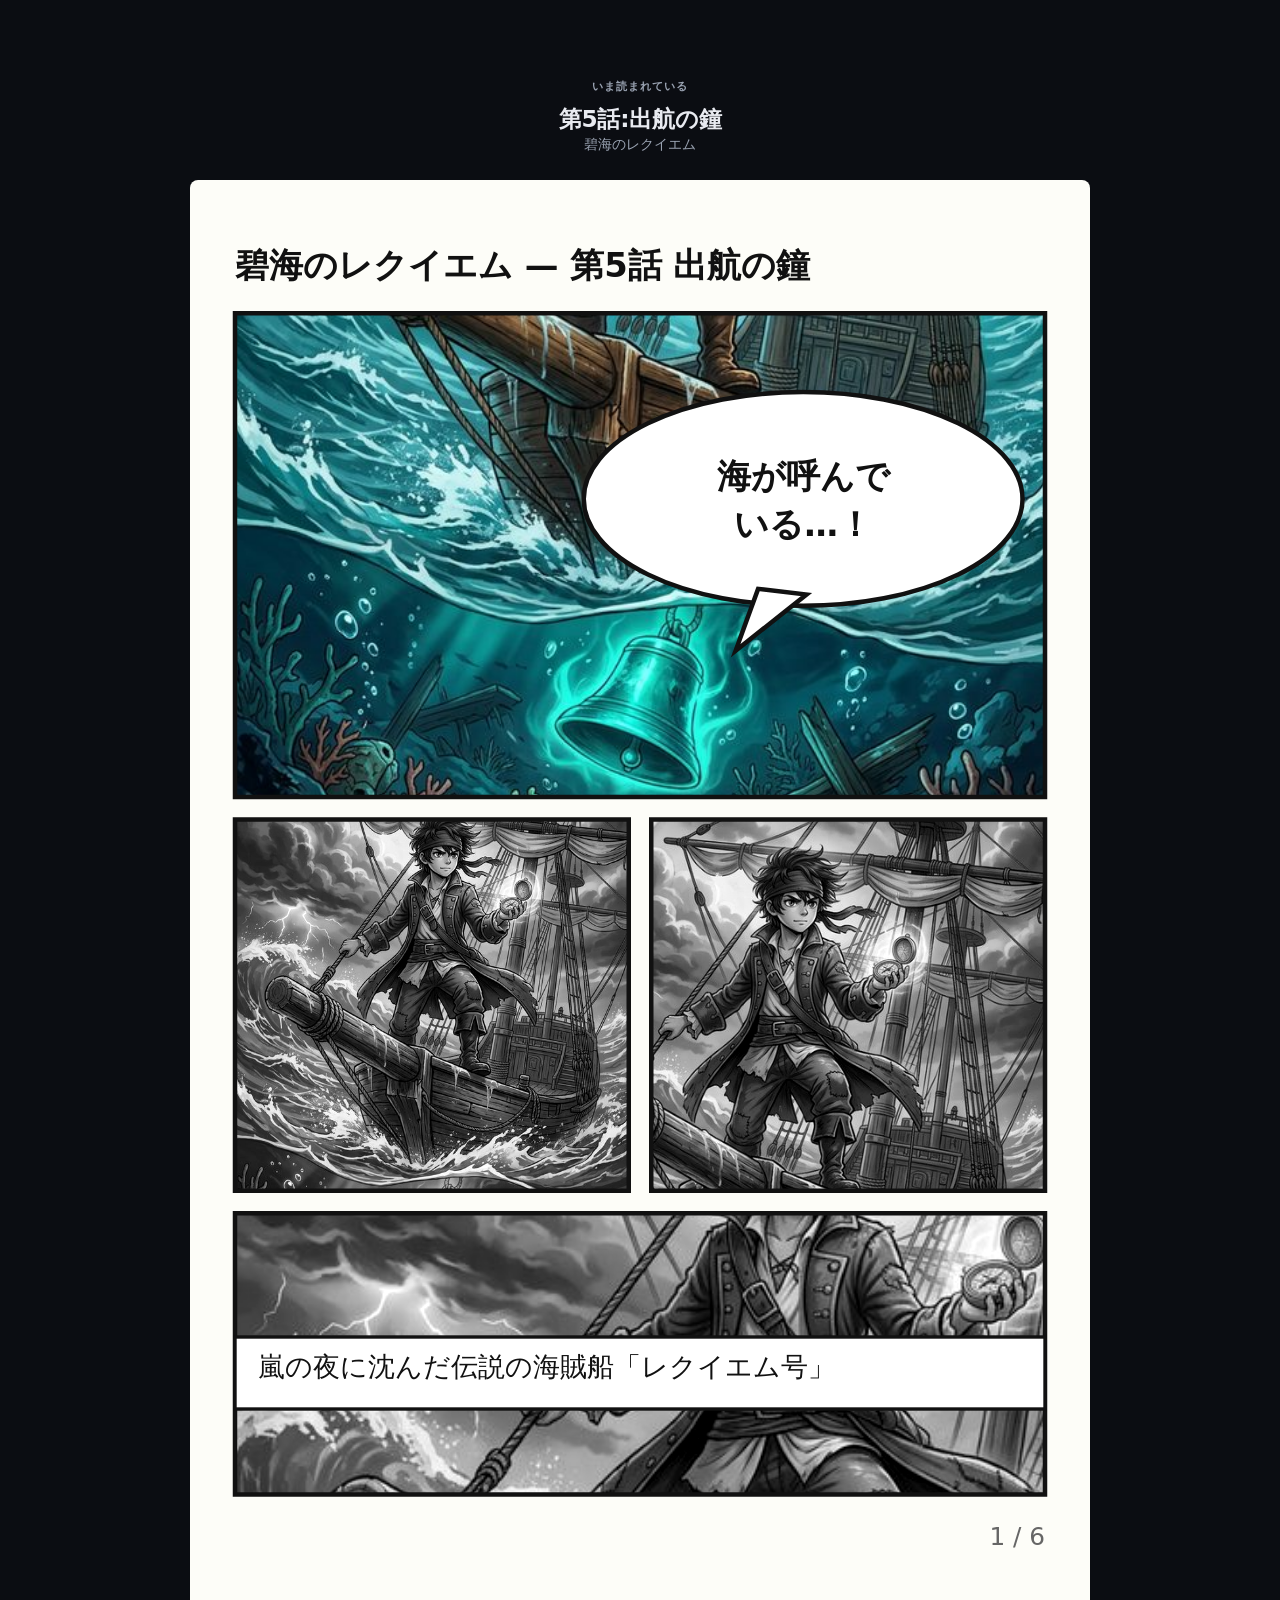
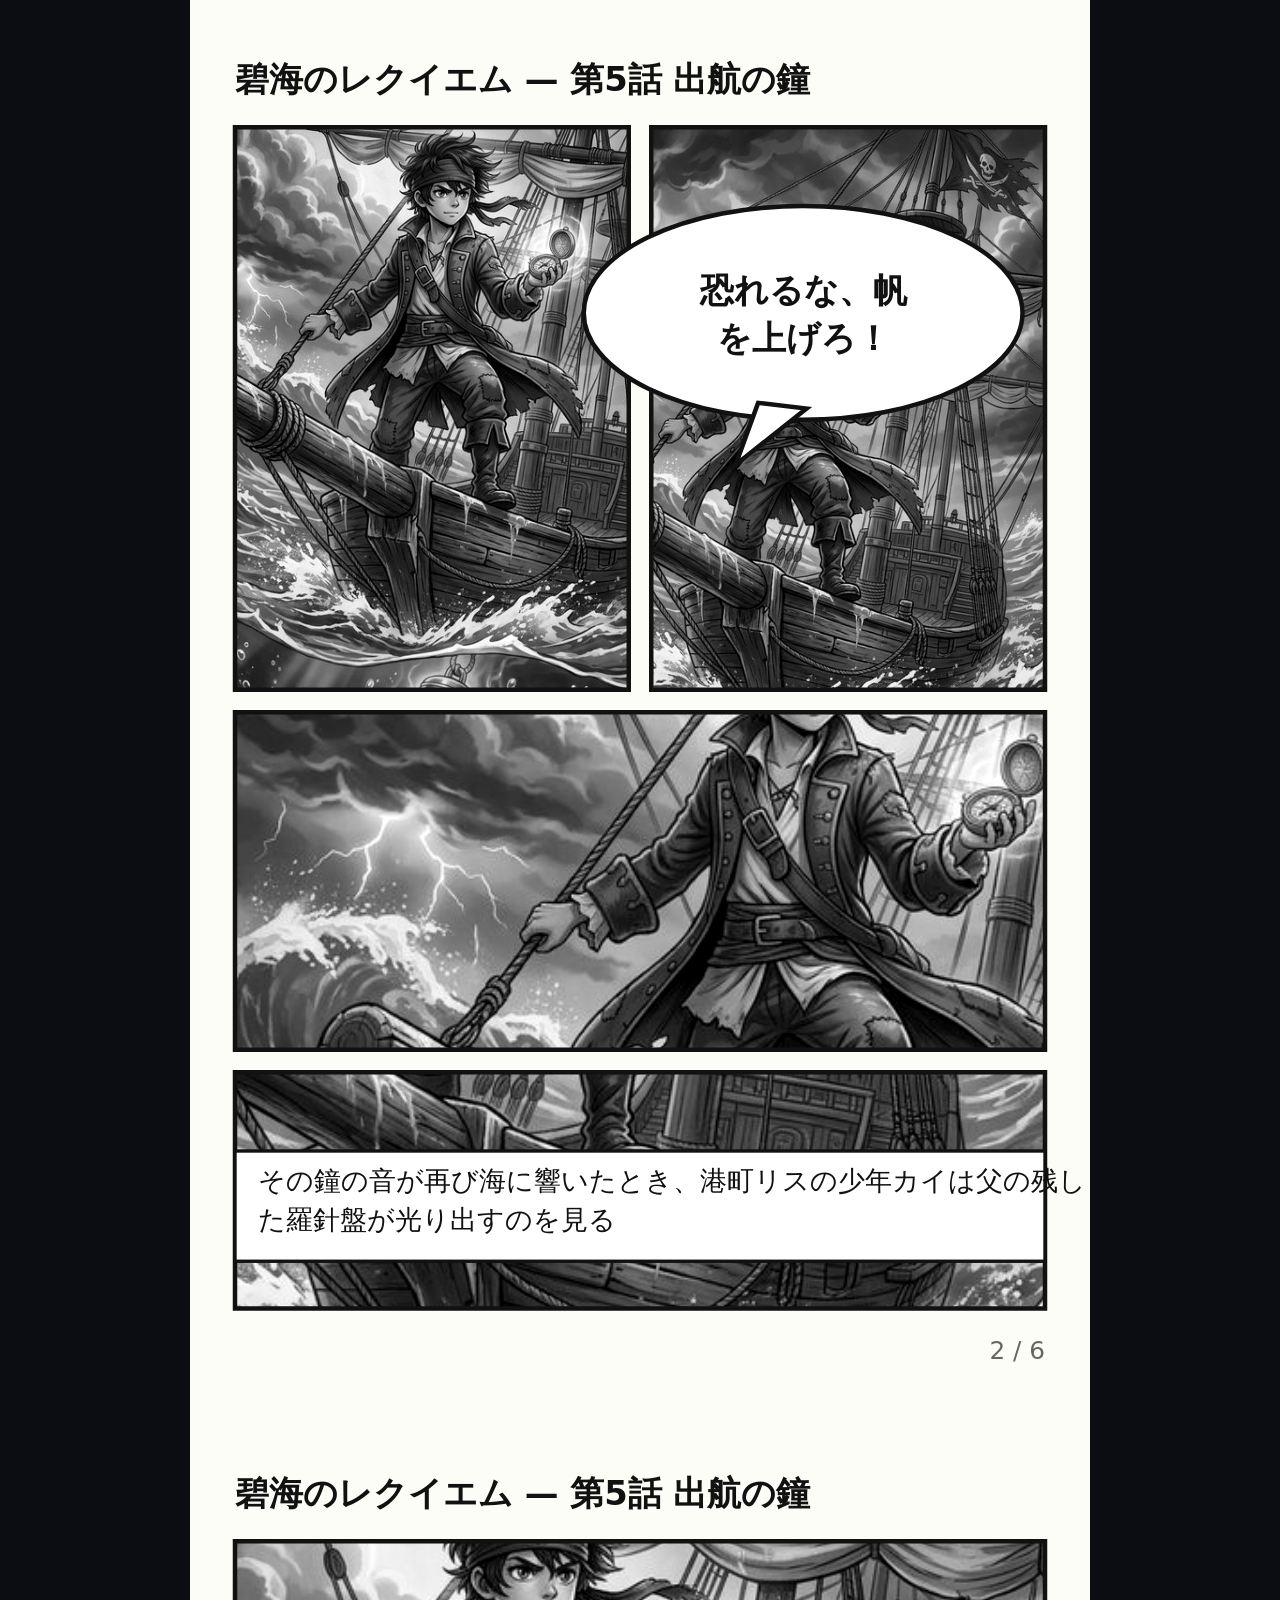
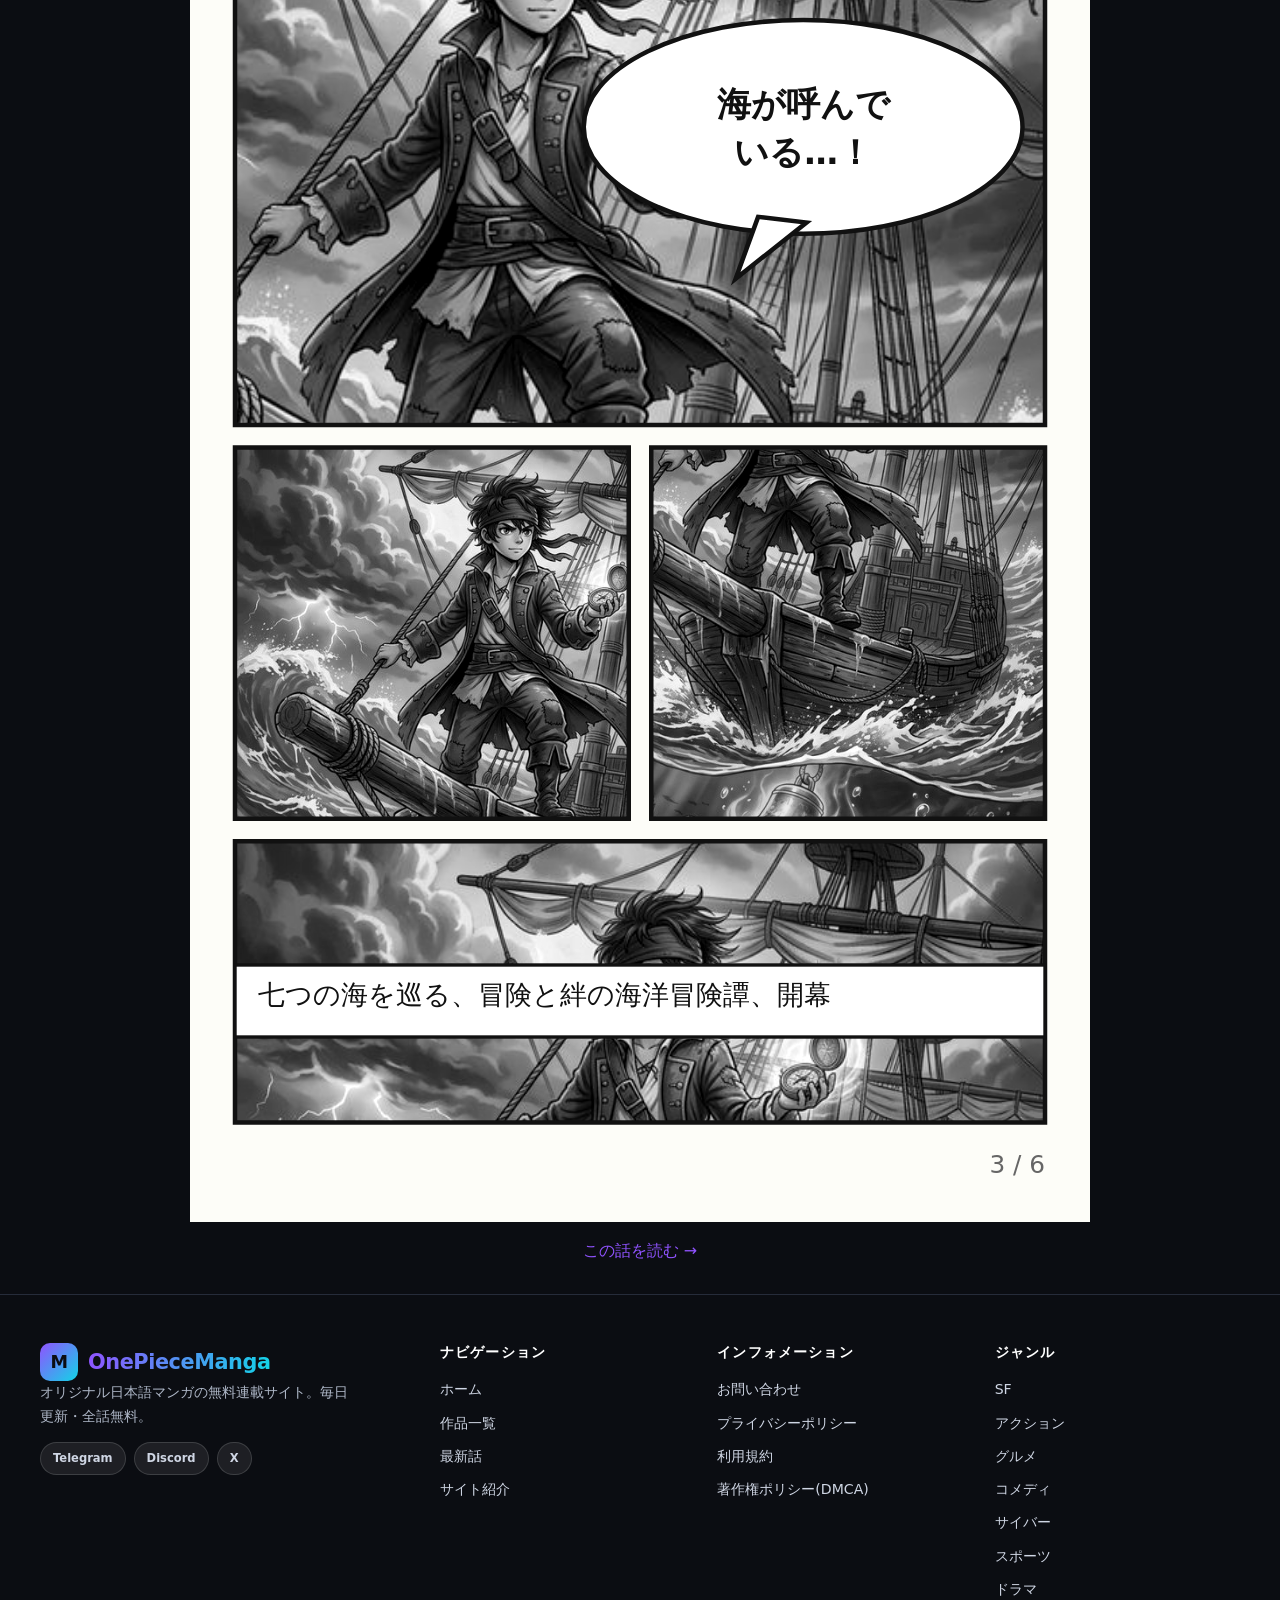
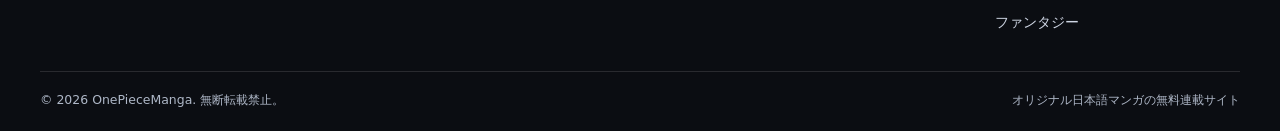
==== commit a6f8cebc: "Add files via upload" ====
--- a/index.html
+++ b/index.html
@@ -1,13 +1,15 @@
 <!DOCTYPE html>
-<html lang="en">
+<html lang="ja">
 <head>
 <meta charset="UTF-8">
 <meta name="viewport" content="width=device-width, initial-scale=1">
 <title>OnePieceManga | オリジナル日本語マンガ無料連載</title>
 <meta name="description" content="OnePieceMangaはオリジナルの日本語マンガを毎日更新で連載する無料サイトです。冒険・アクション・ファンタジー・グルメ・SFなど20作品・60話以上、全話無料で読めます。">
-<meta name="keywords" content="onepiecemanga, onepiecemanga.mkm.fan, manga online, read manga free, 漫画 無料, 日本語マンガ, マンガ 無料連載, original japanese manga">
+<meta name="keywords" content="onepiecemanga, onepiecemanga.mkm.fan, マンガ 無料, 日本語マンガ, 漫画 無料連載, オリジナルマンガ, manga online, read manga free">
 <meta property="og:site_name" content="OnePieceManga">
 <meta property="og:type" content="website">
+<meta property="og:title" content="OnePieceManga | オリジナル日本語マンガ無料連載">
+<meta property="og:description" content="オリジナル日本語マンガ20作品・60話以上を全話無料で連載。毎日更新。">
 <meta property="og:url" content="https://onepiecemanga.mkm.fan/">
 <meta property="og:locale" content="ja_JP">
 <meta name="twitter:card" content="summary_large_image">
@@ -17,7 +19,7 @@
 <link rel="stylesheet" href="assets/css/mkm.css">
 <link rel="stylesheet" href="assets/css/site.css">
 <link rel="icon" href="data:image/svg+xml,<svg xmlns='http://www.w3.org/2000/svg' viewBox='0 0 32 32'><rect width='32' height='32' rx='9' fill='%239053ff'/><text x='16' y='22' font-size='16' text-anchor='middle' fill='%23fff' font-family='system-ui' font-weight='800'>M</text></svg>">
-<script type="application/ld+json" id="ld-static">{"@context": "https://schema.org", "@graph": [{"@type": "WebSite", "name": "OnePieceManga", "url": "https://onepiecemanga.mkm.fan/", "inLanguage": "ja", "potentialAction": {"@type": "SearchAction", "target": "https://onepiecemanga.mkm.fan/search.html?s={query}", "query-input": "required name=query"}}, {"@type": "ItemList", "numberOfItems": 20, "itemListElement": [{"@type": "ListItem", "position": 1, "name": "碧海のレクイエム", "url": "https://onepiecemanga.mkm.fan/manga.html?id=hekikai-no-requiem"}, {"@type": "ListItem", "position": 2, "name": "星屑の剣士", "url": "https://onepiecemanga.mkm.fan/manga.html?id=hoshikuzu-no-kenshi"}, {"@type": "ListItem", "position": 3, "name": "月光の料理人", "url": "https://onepiecemanga.mkm.fan/manga.html?id=gekkou-no-ryounin"}, {"@type": "ListItem", "position": 4, "name": "東京魔導学園", "url": "https://onepiecemanga.mkm.fan/manga.html?id=tokyo-madou-gakuen"}, {"@type": "ListItem", "position": 5, "name": "忍びの雫", "url": "https://onepiecemanga.mkm.fan/manga.html?id=shinobi-no-shizuku"}, {"@type": "ListItem", "position": 6, "name": "からくりの神々", "url": "https://onepiecemanga.mkm.fan/manga.html?id=karakuri-no-kamigami"}, {"@type": "ListItem", "position": 7, "name": "野球少年ハル", "url": "https://onepiecemanga.mkm.fan/manga.html?id=yakyu-shonen-haru"}, {"@type": "ListItem", "position": 8, "name": "深海郵便局", "url": "https://onepiecemanga.mkm.fan/manga.html?id=shinkai-yubinkyoku"}, {"@type": "ListItem", "position": 9, "name": "彼岸花の庭", "url": "https://onepiecemanga.mkm.fan/manga.html?id=higanbana-no-niwa"}, {"@type": "ListItem", "position": 10, "name": "ラーメン大将", "url": "https://onepiecemanga.mkm.fan/manga.html?id=ramen-taisho"}, {"@type": "ListItem", "position": 11, "name": "宇宙漁師ゲン", "url": "https://onepiecemanga.mkm.fan/manga.html?id=uchu-ryoshi-gen"}, {"@type": "ListItem", "position": 12, "name": "魔法使いの猫カフェ", "url": "https://onepiecemanga.mkm.fan/manga.html?id=mahoutsukai-no-neko-cafe"}, {"@type": "ListItem", "position": 13, "name": "剣聖の弟子", "url": "https://onepiecemanga.mkm.fan/manga.html?id=kensei-no-deshi"}, {"@type": "ListItem", "position": 14, "name": "雨の日の勇者", "url": "https://onepiecemanga.mkm.fan/manga.html?id=ame-no-hi-no-yusha"}, {"@type": "ListItem", "position": 15, "name": "百鬼夜行レコード", "url": "https://onepiecemanga.mkm.fan/manga.html?id=hyakki-yako-records"}, {"@type": "ListItem", "position": 16, "name": "盤上のステラ", "url": "https://onepiecemanga.mkm.fan/manga.html?id=banjo-no-stella"}, {"@type": "ListItem", "position": 17, "name": "竜咲く丘の牧場", "url": "https://onepiecemanga.mkm.fan/manga.html?id=ryu-saku-oka-no-bokujou"}, {"@type": "ListItem", "position": 18, "name": "電脳侍 KAGURA", "url": "https://onepiecemanga.mkm.fan/manga.html?id=dennou-samurai-kagura"}, {"@type": "ListItem", "position": 19, "name": "白雪消防団", "url": "https://onepiecemanga.mkm.fan/manga.html?id=shirayuki-shobodan"}, {"@type": "ListItem", "position": 20, "name": "峠のドリフト王", "url": "https://onepiecemanga.mkm.fan/manga.html?id=toge-no-drift-o"}]}]}</script>
+<script type="application/ld+json" id="ld-static">{"@context":"https://schema.org","@graph":[{"@type":"WebSite","name":"OnePieceManga","url":"https://onepiecemanga.mkm.fan/","inLanguage":"ja","potentialAction":{"@type":"SearchAction","target":"https://onepiecemanga.mkm.fan/search.html?s={query}","query-input":"required name=query"}},{"@type":"ItemList","name":"連載作品一覧","numberOfItems":20,"itemListElement":[{"@type":"ListItem","position":1,"name":"碧海のレクイエム","url":"https://onepiecemanga.mkm.fan/manga.html?id=hekikai-no-requiem"},{"@type":"ListItem","position":2,"name":"星屑の剣士","url":"https://onepiecemanga.mkm.fan/manga.html?id=hoshikuzu-no-kenshi"},{"@type":"ListItem","position":3,"name":"月光の料理人","url":"https://onepiecemanga.mkm.fan/manga.html?id=gekkou-no-ryounin"},{"@type":"ListItem","position":4,"name":"東京魔導学園","url":"https://onepiecemanga.mkm.fan/manga.html?id=tokyo-madou-gakuen"},{"@type":"ListItem","position":5,"name":"忍びの雫","url":"https://onepiecemanga.mkm.fan/manga.html?id=shinobi-no-shizuku"},{"@type":"ListItem","position":6,"name":"からくりの神々","url":"https://onepiecemanga.mkm.fan/manga.html?id=karakuri-no-kamigami"},{"@type":"ListItem","position":7,"name":"野球少年ハル","url":"https://onepiecemanga.mkm.fan/manga.html?id=yakyu-shonen-haru"},{"@type":"ListItem","position":8,"name":"深海郵便局","url":"https://onepiecemanga.mkm.fan/manga.html?id=shinkai-yubinkyoku"},{"@type":"ListItem","position":9,"name":"彼岸花の庭","url":"https://onepiecemanga.mkm.fan/manga.html?id=higanbana-no-niwa"},{"@type":"ListItem","position":10,"name":"ラーメン大将","url":"https://onepiecemanga.mkm.fan/manga.html?id=ramen-taisho"},{"@type":"ListItem","position":11,"name":"宇宙漁師ゲン","url":"https://onepiecemanga.mkm.fan/manga.html?id=uchu-ryoshi-gen"},{"@type":"ListItem","position":12,"name":"魔法使いの猫カフェ","url":"https://onepiecemanga.mkm.fan/manga.html?id=mahoutsukai-no-neko-cafe"},{"@type":"ListItem","position":13,"name":"剣聖の弟子","url":"https://onepiecemanga.mkm.fan/manga.html?id=kensei-no-deshi"},{"@type":"ListItem","position":14,"name":"雨の日の勇者","url":"https://onepiecemanga.mkm.fan/manga.html?id=ame-no-hi-no-yusha"},{"@type":"ListItem","position":15,"name":"百鬼夜行レコード","url":"https://onepiecemanga.mkm.fan/manga.html?id=hyakki-yako-records"},{"@type":"ListItem","position":16,"name":"盤上のステラ","url":"https://onepiecemanga.mkm.fan/manga.html?id=banjo-no-stella"},{"@type":"ListItem","position":17,"name":"竜咲く丘の牧場","url":"https://onepiecemanga.mkm.fan/manga.html?id=ryu-saku-oka-no-bokujou"},{"@type":"ListItem","position":18,"name":"電脳侍 KAGURA","url":"https://onepiecemanga.mkm.fan/manga.html?id=dennou-samurai-kagura"},{"@type":"ListItem","position":19,"name":"白雪消防団","url":"https://onepiecemanga.mkm.fan/manga.html?id=shirayuki-shobodan"},{"@type":"ListItem","position":20,"name":"峠のドリフト王","url":"https://onepiecemanga.mkm.fan/manga.html?id=toge-no-drift-o"}]}]}</script>
 </head>
 <body data-page="home" id="mkm-top">
 <a class="mkm-skip-link" href="#content">コンテンツへ移動</a>
@@ -30,12 +32,12 @@
         <span class="mkm-logo-text">OnePieceManga</span>
       </a>
     </div>
-    <nav class="mkm-nav" aria-label="Primary menu">
+    <nav class="mkm-nav" aria-label="メインメニュー">
       <ul class="mkm-menu">
         <li><a href="index.html">ホーム</a></li>
         <li><a href="search.html">作品一覧</a></li>
         <li><a href="index.html#latest">最新話</a></li>
-        <li><a href="index.html#feature">サイト紹介</a></li>
+        <li><a href="about.html">サイト紹介</a></li>
       </ul>
     </nav>
     <div class="mkm-header-actions">
@@ -53,7 +55,7 @@
       <li><a href="index.html">ホーム</a></li>
       <li><a href="search.html">作品一覧</a></li>
       <li><a href="index.html#latest">最新話</a></li>
-      <li><a href="index.html#feature">サイト紹介</a></li>
+      <li><a href="about.html">サイト紹介</a></li>
     </ul>
     <form class="mkm-search" role="search" action="search.html" method="get">
       <input type="search" name="s" placeholder="作品を検索…" aria-label="作品を検索">
@@ -64,26 +66,7 @@
 <div data-ad="header"></div>
 
 <main id="content" class="mkm-main">
-  <div class="mkm-hero-slider" id="hero-slider" aria-label="Featured highlights"></div>
-  <div data-ad="home"></div>
-
-  <div id="feature"></div>
-
-  <div class="mkm-container">
-    <div class="mkm-layout mkm-latest-full">
-      <div>
-        <div class="mkm-section mkm-listing-section" id="latest">
-          <div class="mkm-section-head">
-            <div><h2 class="mkm-title">最新マンガ</h2><p class="mkm-subtitle">毎日更新・オリジナル連載ぜんぶ</p></div>
-            <a class="mkm-btn mkm-btn-sm mkm-btn-ghost" href="search.html">すべて見る</a>
-          </div>
-          <div class="mkm-grid" id="latest-grid"></div>
-        </div>
-      </div>
-    </div>
-  </div>
-
-  <div id="home-reader"></div>
+  <div id="home-root"></div>
 </main>
 <div data-ad="footer"></div>
 
@@ -121,9 +104,9 @@
     </div>
   </div>
 </footer>
-<button type="button" class="mkm-back-to-top" aria-label="Back to top">↑</button>
+<button type="button" class="mkm-back-to-top" aria-label="トップへ戻る">↑</button>
 
-<script src="assets/js/app.js?v=3"></script>
+<script src="assets/js/app.js?v=5"></script>
 <script src="assets/js/mkm-theme-main.js"></script>
 </body>
 </html>
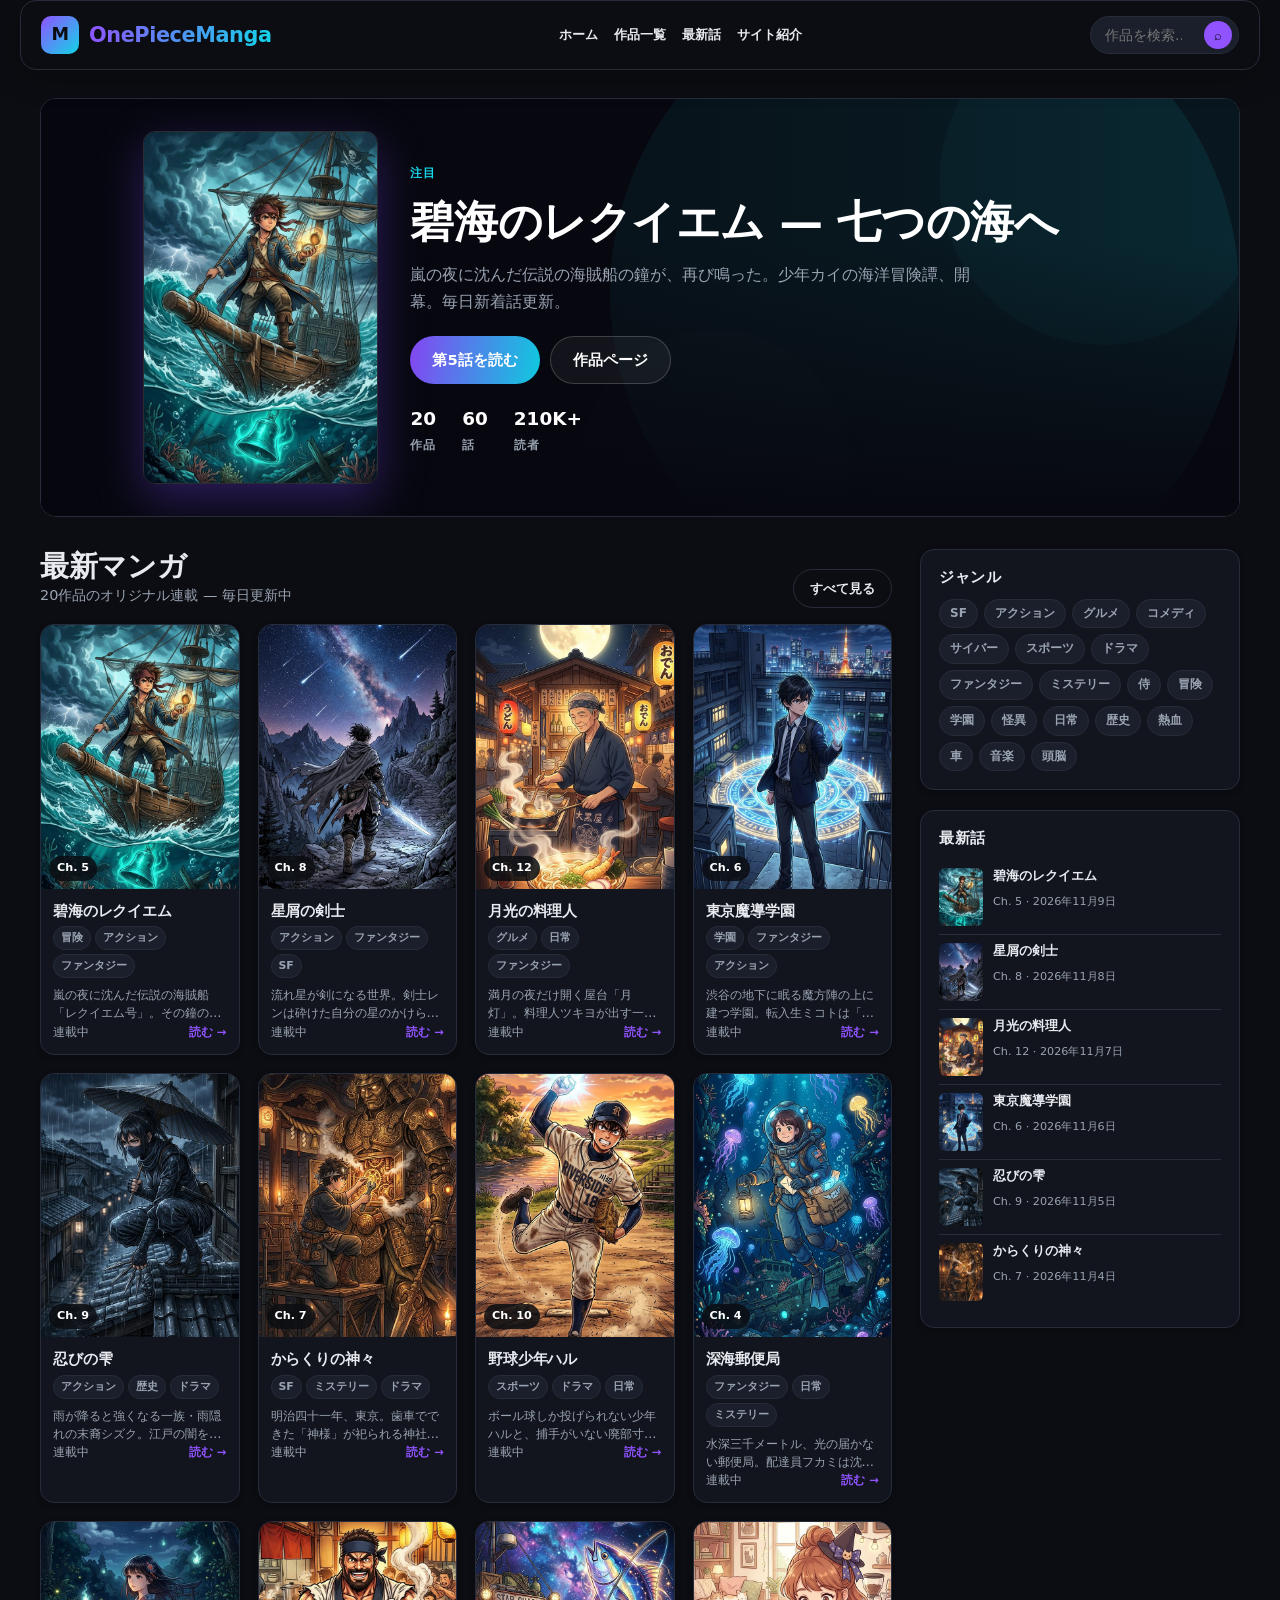
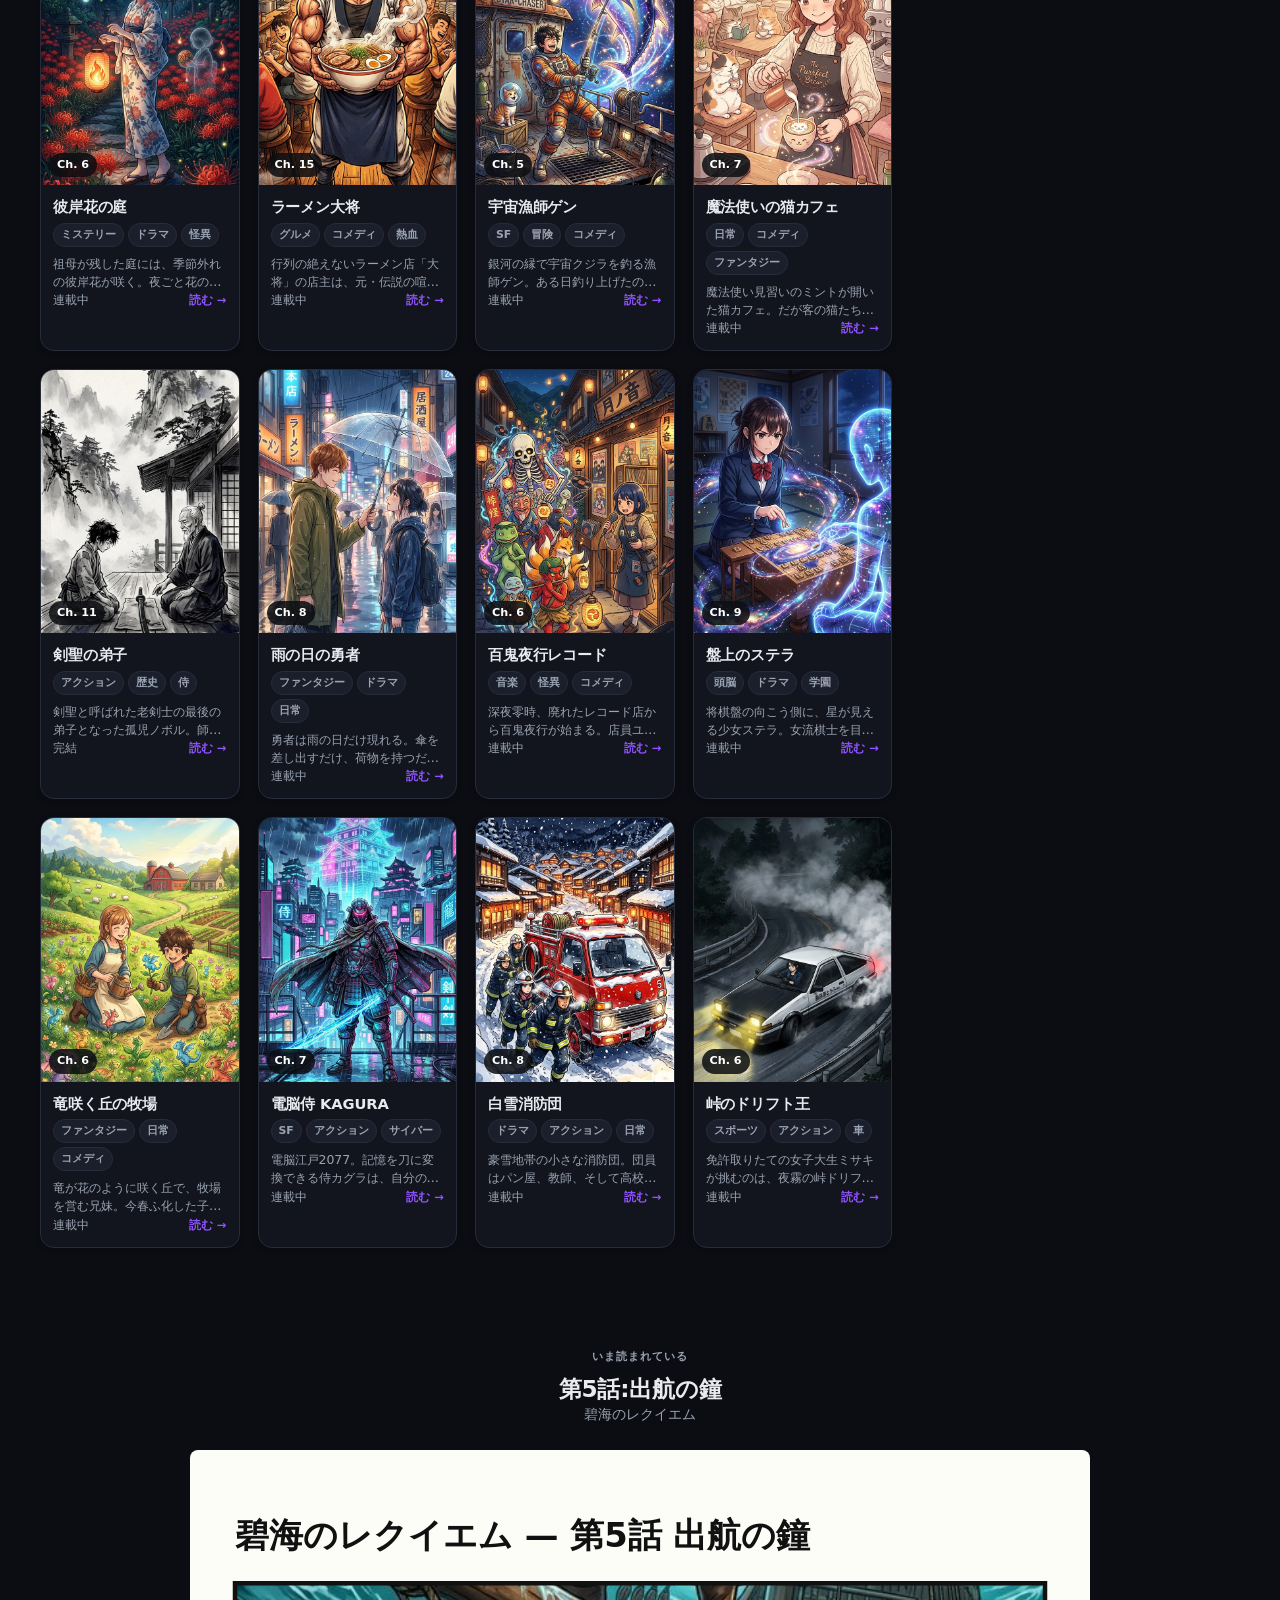
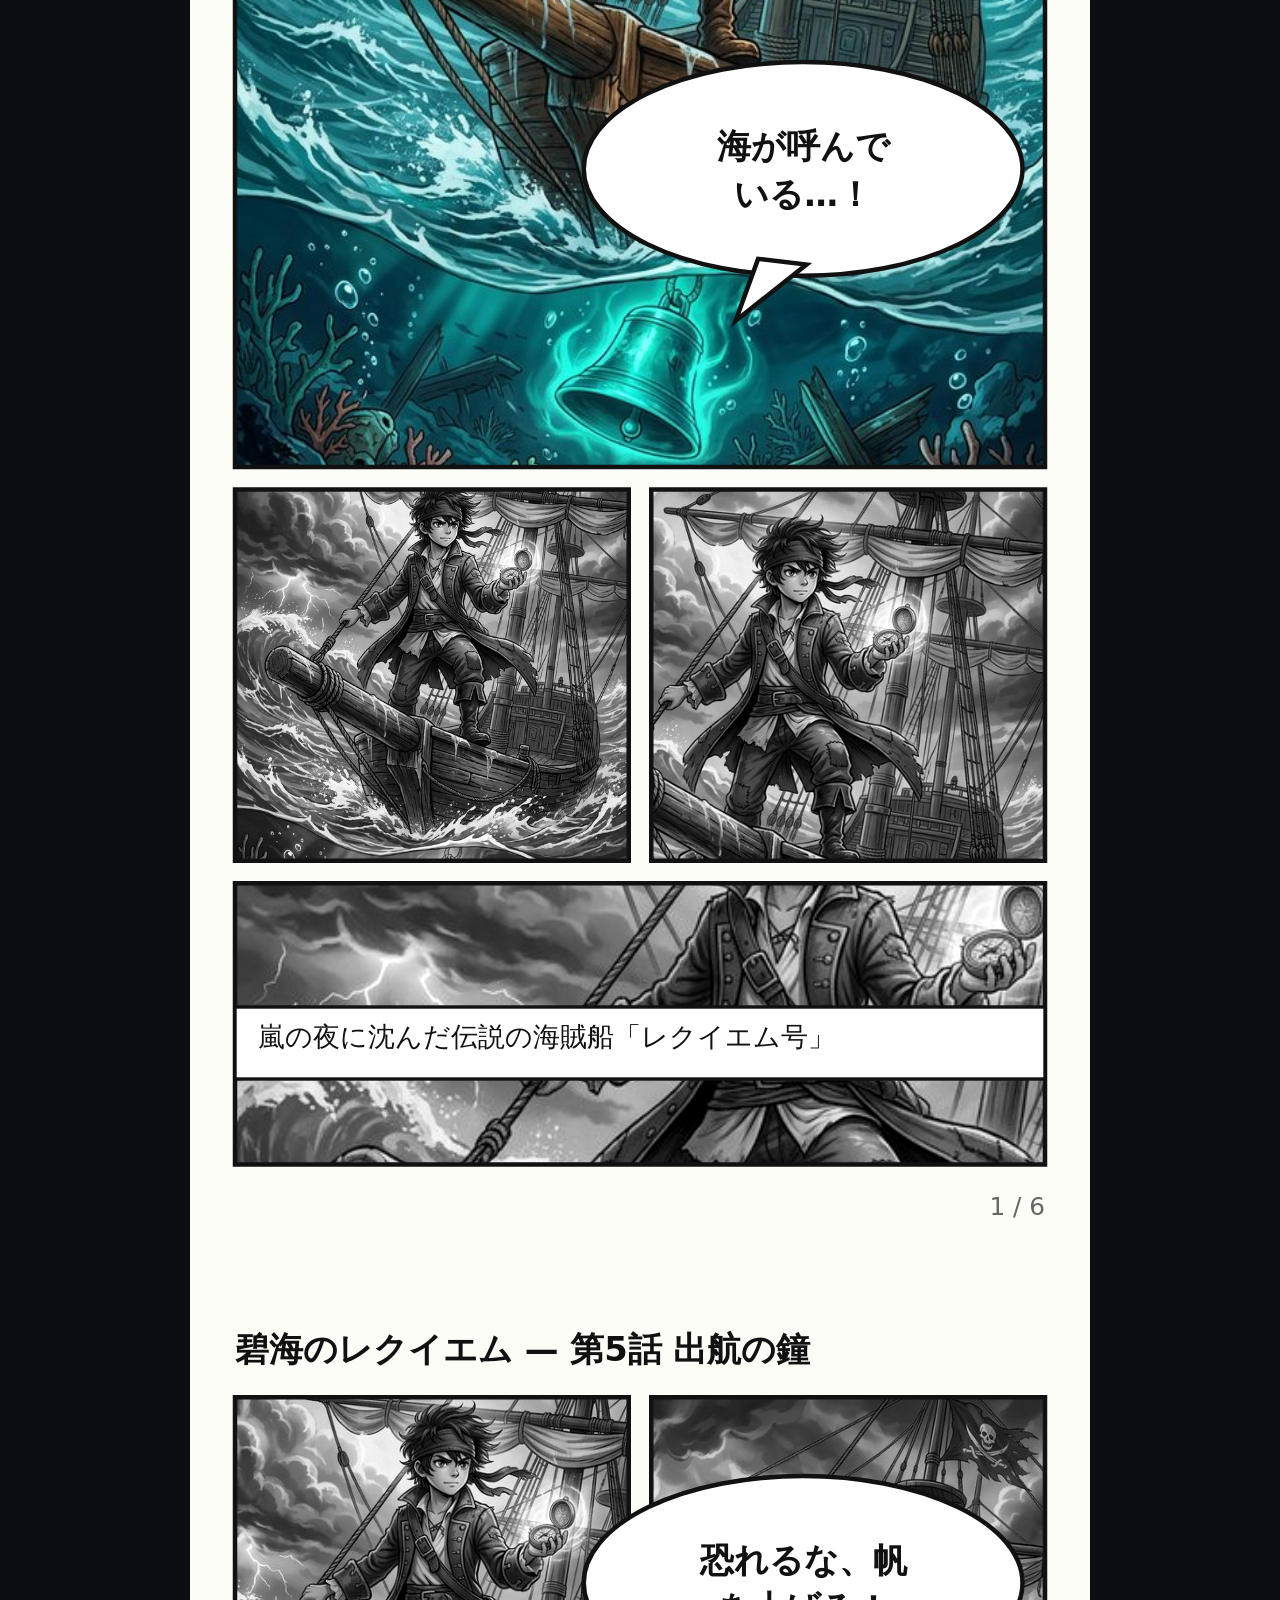
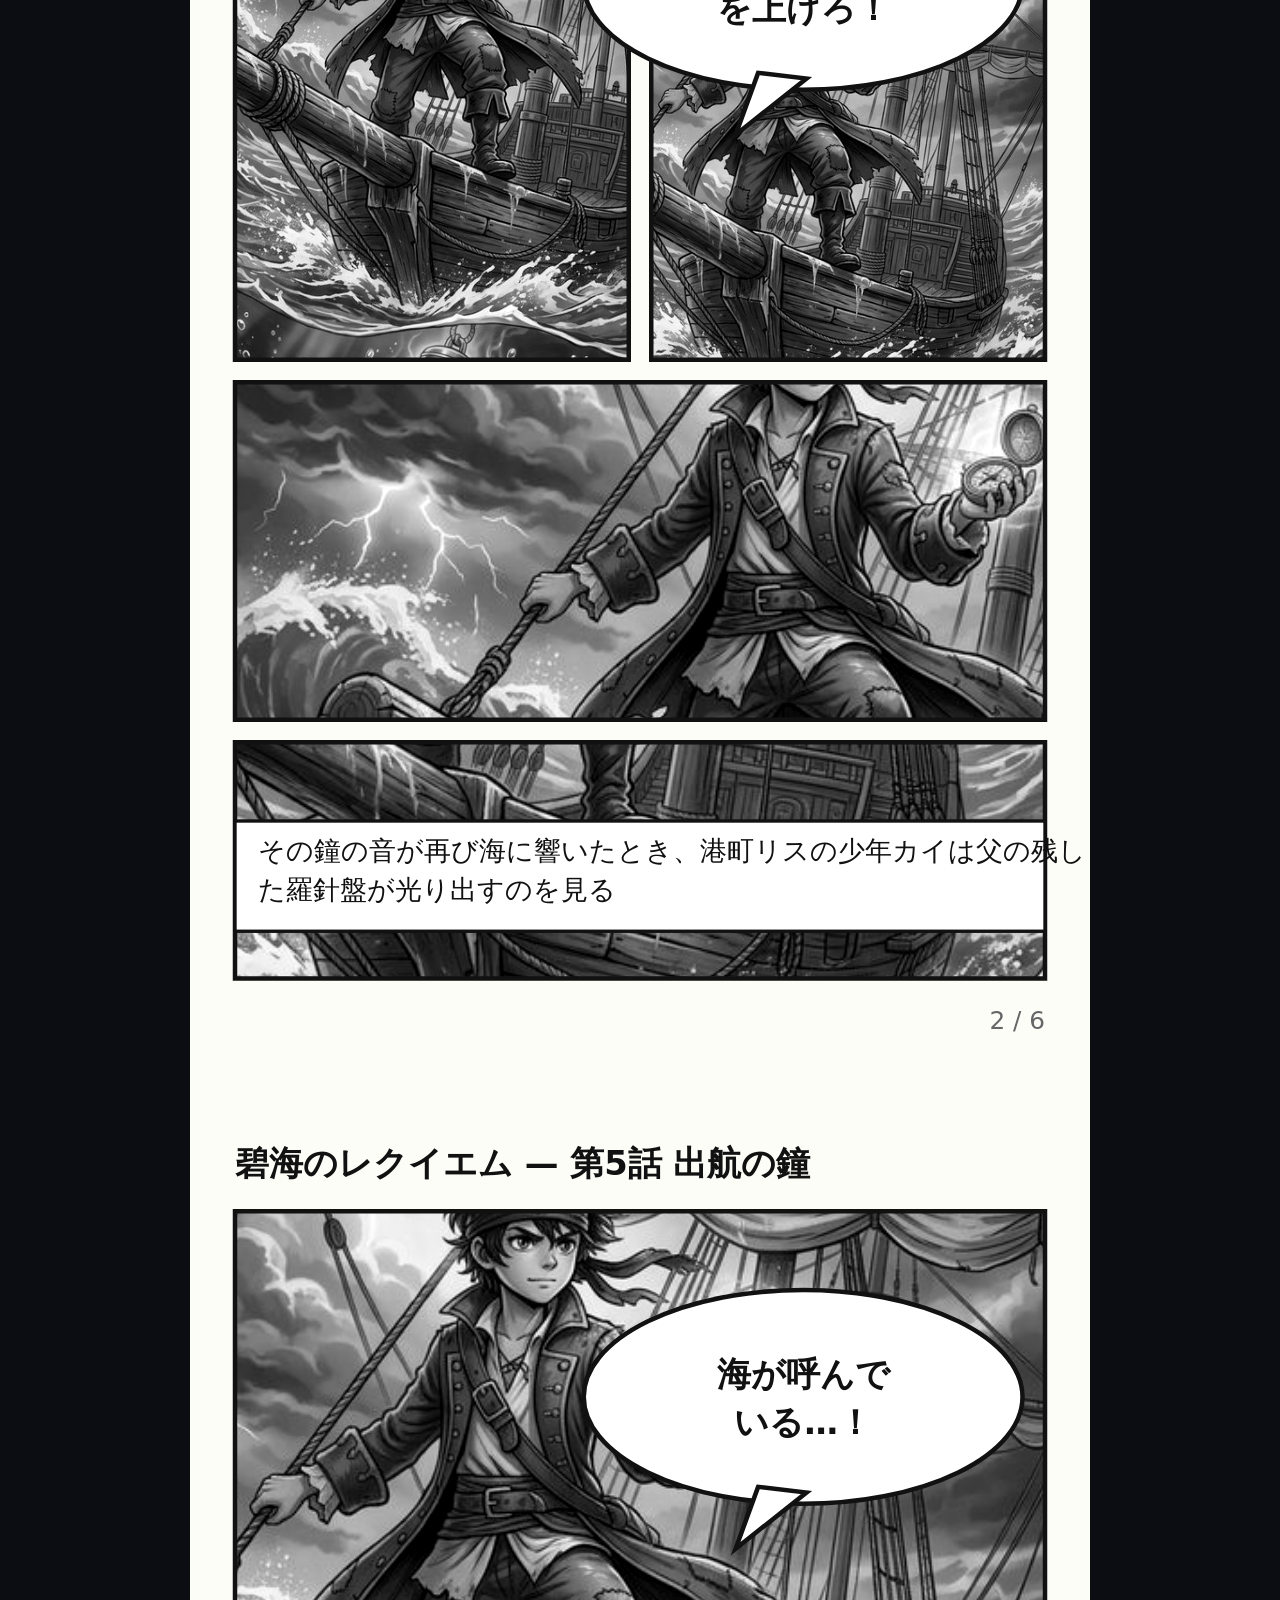
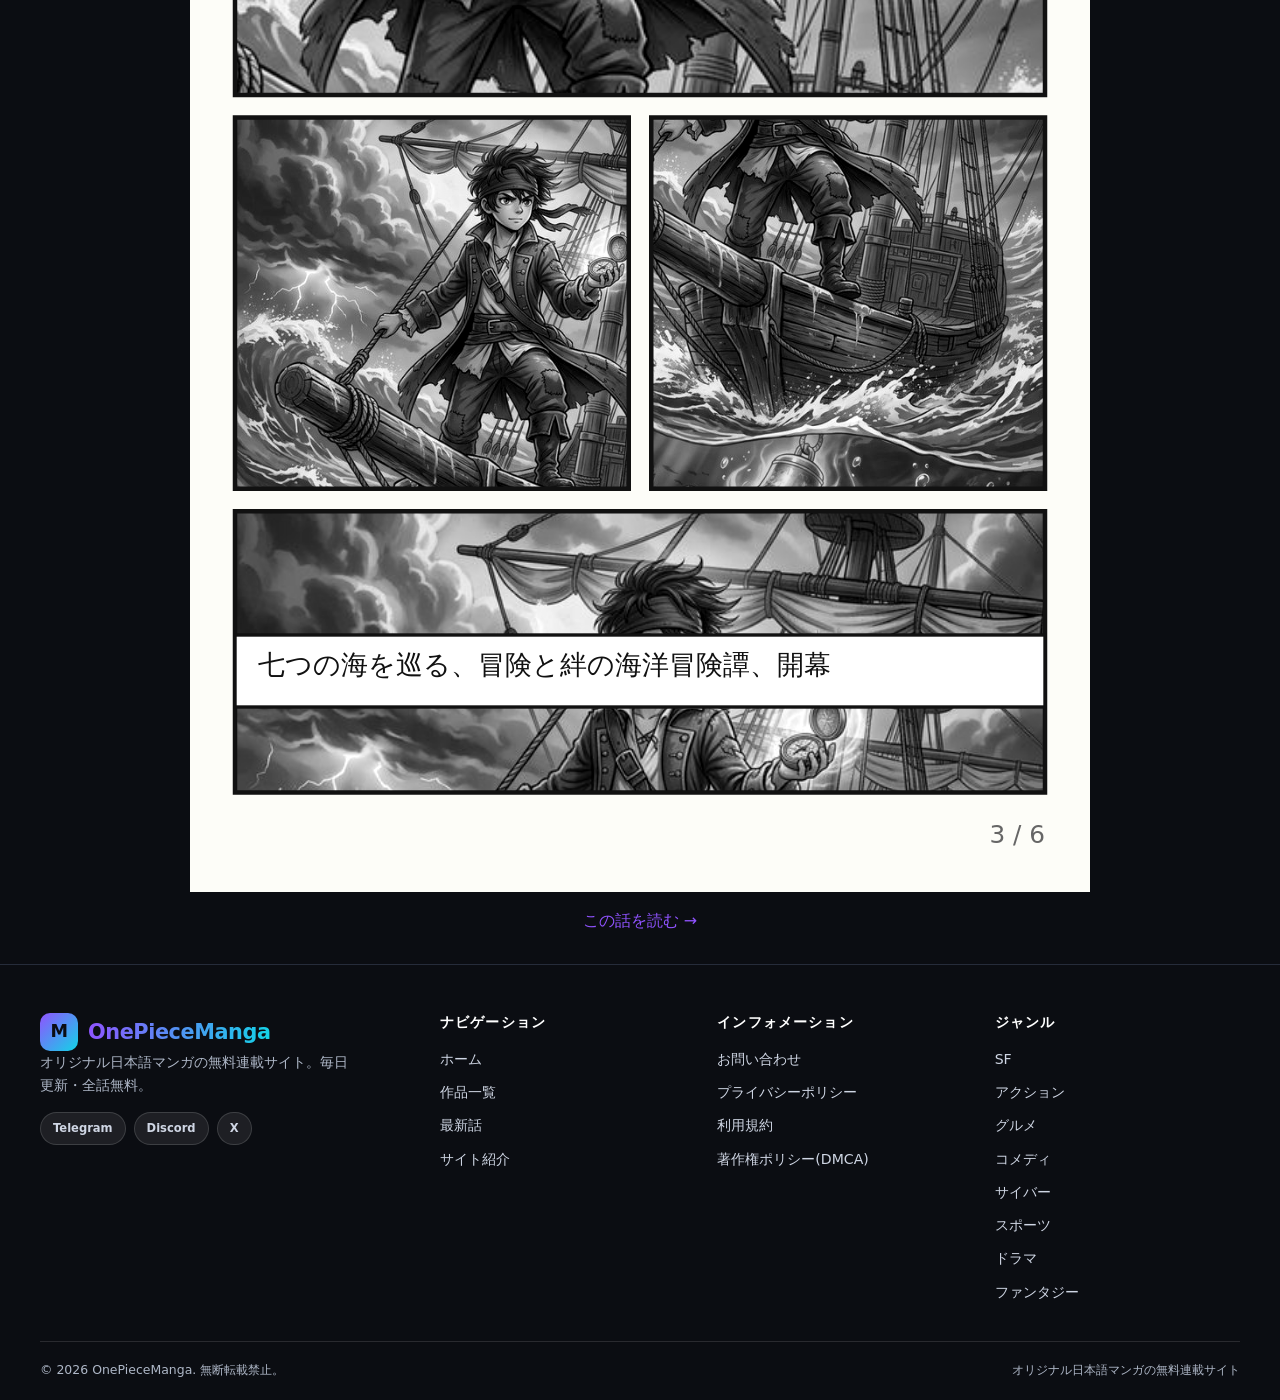
==== commit 00498f5d: "Add files via upload" ====
--- a/index.html
+++ b/index.html
@@ -106,7 +106,7 @@
 </footer>
 <button type="button" class="mkm-back-to-top" aria-label="トップへ戻る">↑</button>
 
-<script src="assets/js/app.js?v=5"></script>
+<script src="assets/js/app.js?v=6"></script>
 <script src="assets/js/mkm-theme-main.js"></script>
 </body>
 </html>
